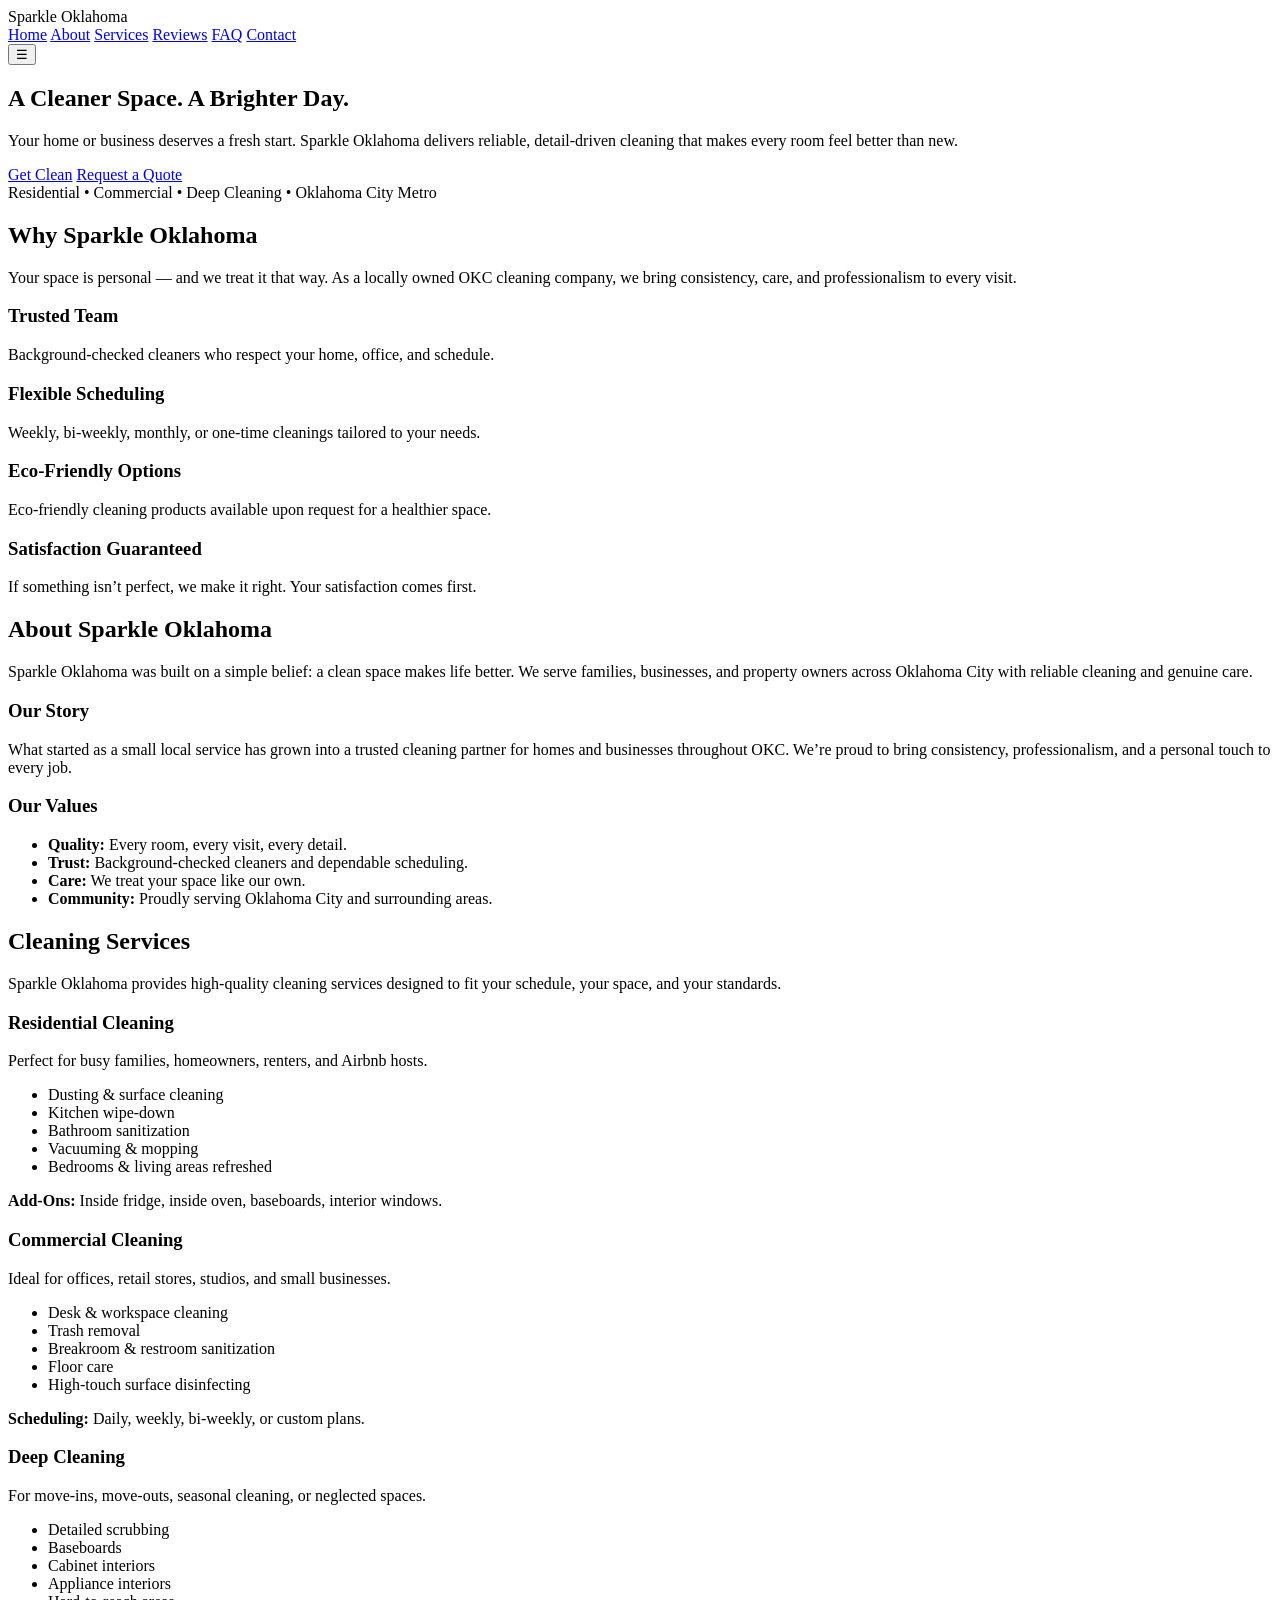
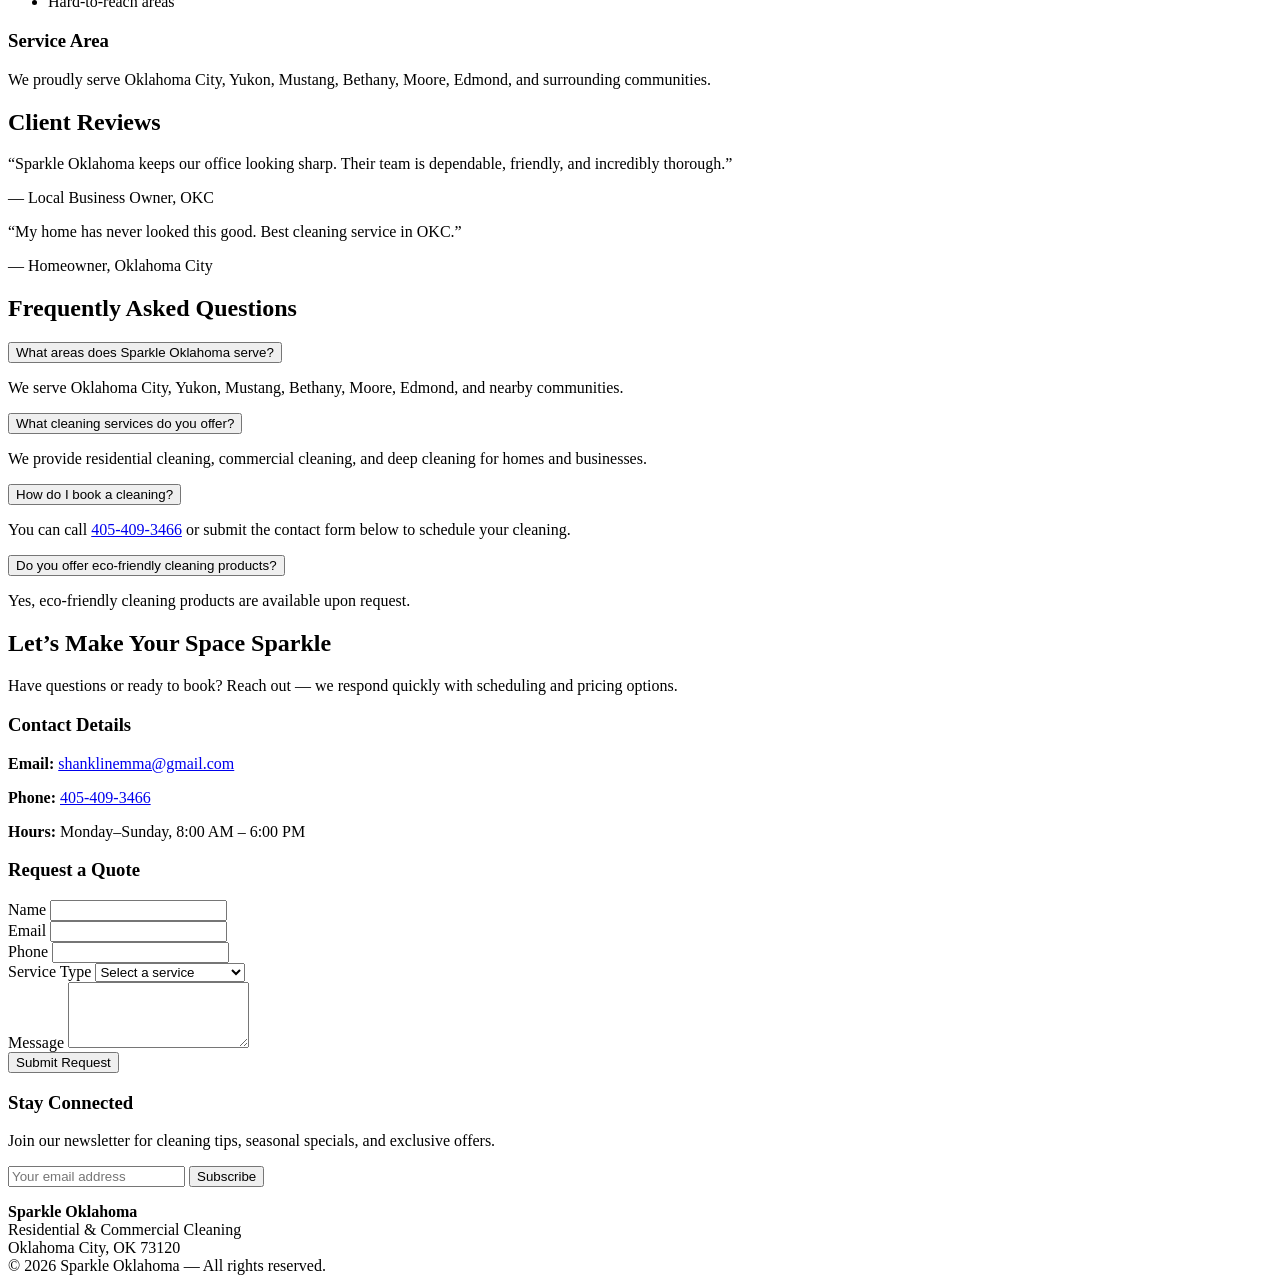
==== index.html @ 398bae75 "Add initial HTML structure for Sparkle Oklahoma website This commit adds a complete HTML structure f" ====
<!DOCTYPE html>
<html lang="en">
<head>
  <meta charset="UTF-8" />
  <title>Sparkle Oklahoma | Residential & Commercial Cleaning in OKC</title>
  <meta name="viewport" content="width=device-width, initial-scale=1" />

  <!-- Primary SEO Meta -->
  <meta name="description" content="Sparkle Oklahoma provides residential, commercial, and deep cleaning services across Oklahoma City and surrounding areas. Reliable, detail-driven cleaning for homes and businesses." />
  <meta name="keywords" content="Oklahoma City cleaning services, residential cleaning OKC, commercial cleaning OKC, deep cleaning OKC, office cleaning Oklahoma" />

  <!-- Open Graph -->
  <meta property="og:title" content="Sparkle Oklahoma | Residential & Commercial Cleaning in OKC" />
  <meta property="og:description" content="Reliable, detail-driven residential and commercial cleaning services in Oklahoma City." />
  <meta property="og:url" content="https://sparkleoklahoma.com" />
  <meta property="og:type" content="website" />
  <meta property="og:image" content="https://sparkleoklahoma.com/wp-content/uploads/2024/09/logo.png" />

  <!-- Schema JSON-LD -->
  <script type="application/ld+json">
  {
    "@context": "https://schema.org",
    "@type": "LocalBusiness",
    "name": "Sparkle Oklahoma",
    "image": "https://sparkleoklahoma.com/wp-content/uploads/2024/09/logo.png",
    "url": "https://sparkleoklahoma.com",
    "telephone": "405-409-3466",
    "email": "shanklinemma@gmail.com",
    "description": "Sparkle Oklahoma provides residential, commercial, and deep cleaning services across Oklahoma City and surrounding areas. Reliable, detail-driven cleaning for homes and businesses.",
    "address": {
      "@type": "PostalAddress",
      "streetAddress": "Oklahoma City",
      "addressLocality": "Oklahoma City",
      "addressRegion": "OK",
      "postalCode": "73120",
      "addressCountry": "US"
    },
    "areaServed": [
      "Oklahoma City",
      "Yukon",
      "Mustang",
      "Bethany",
      "Moore",
      "Edmond"
    ],
    "openingHours": "Mo-Su 08:00-18:00",
    "priceRange": "$$",
    "sameAs": [
      "https://www.facebook.com/sparkleoklahoma",
      "https://www.instagram.com/sparkleoklahoma"
    ]
  }
  </script>

  <script type="application/ld+json">
  {
    "@context": "https://schema.org",
    "@type": "FAQPage",
    "mainEntity": [
      {
        "@type": "Question",
        "name": "What areas does Sparkle Oklahoma serve?",
        "acceptedAnswer": {
          "@type": "Answer",
          "text": "We serve Oklahoma City, Yukon, Mustang, Bethany, Moore, Edmond, and nearby communities."
        }
      },
      {
        "@type": "Question",
        "name": "What cleaning services do you offer?",
        "acceptedAnswer": {
          "@type": "Answer",
          "text": "We provide residential cleaning, commercial cleaning, and deep cleaning for homes and businesses."
        }
      },
      {
        "@type": "Question",
        "name": "How do I book a cleaning?",
        "acceptedAnswer": {
          "@type": "Answer",
          "text": "You can call 405-409-3466 or submit the contact form on our website to schedule your cleaning."
        }
      },
      {
        "@type": "Question",
        "name": "Do you offer eco-friendly cleaning products?",
        "acceptedAnswer": {
          "@type": "Answer",
          "text": "Yes, eco-friendly cleaning products are available upon request."
        }
      }
    ]
  }
  </script>

  <script type="application/ld+json">
  {
    "@context": "https://schema.org",
    "@type": "WebSite",
    "name": "Sparkle Oklahoma",
    "url": "https://sparkleoklahoma.com",
    "potentialAction": {
      "@type": "SearchAction",
      "target": "https://sparkleoklahoma.com/?s={search_term_string}",
      "query-input": "required name=search_term_string"
    }
  }
  </script>

  <link rel="stylesheet" href="styles.css" />
</head>
<body>
  <header class="site-header">
    <div class="logo">Sparkle Oklahoma</div>
    <nav class="nav">
      <a href="#home">Home</a>
      <a href="#about">About</a>
      <a href="#services">Services</a>
      <a href="#reviews">Reviews</a>
      <a href="#faq">FAQ</a>
      <a href="#contact">Contact</a>
    </nav>
    <button class="nav-toggle" aria-label="Toggle navigation">☰</button>
  </header>

  <main>
    <!-- Hero -->
    <section id="home" class="hero">
      <div class="hero-content">
        <h1>A Cleaner Space. A Brighter Day.</h1>
        <p>Your home or business deserves a fresh start. Sparkle Oklahoma delivers reliable, detail‑driven cleaning that makes every room feel better than new.</p>
        <div class="hero-actions">
          <a href="#contact" class="btn primary">Get Clean</a>
          <a href="#contact" class="btn secondary">Request a Quote</a>
        </div>
        <div class="hero-sub">
          <span>Residential • Commercial • Deep Cleaning • Oklahoma City Metro</span>
        </div>
      </div>
    </section>

    <!-- Why Sparkle -->
    <section class="section" id="why">
      <div class="container">
        <h2>Why Sparkle Oklahoma</h2>
        <p>Your space is personal — and we treat it that way. As a locally owned OKC cleaning company, we bring consistency, care, and professionalism to every visit.</p>
        <div class="grid four">
          <div class="card">
            <h3>Trusted Team</h3>
            <p>Background‑checked cleaners who respect your home, office, and schedule.</p>
          </div>
          <div class="card">
            <h3>Flexible Scheduling</h3>
            <p>Weekly, bi‑weekly, monthly, or one‑time cleanings tailored to your needs.</p>
          </div>
          <div class="card">
            <h3>Eco‑Friendly Options</h3>
            <p>Eco‑friendly cleaning products available upon request for a healthier space.</p>
          </div>
          <div class="card">
            <h3>Satisfaction Guaranteed</h3>
            <p>If something isn’t perfect, we make it right. Your satisfaction comes first.</p>
          </div>
        </div>
      </div>
    </section>

    <!-- About -->
    <section class="section alt" id="about">
      <div class="container">
        <h2>About Sparkle Oklahoma</h2>
        <p>Sparkle Oklahoma was built on a simple belief: a clean space makes life better. We serve families, businesses, and property owners across Oklahoma City with reliable cleaning and genuine care.</p>
        <div class="grid two">
          <div>
            <h3>Our Story</h3>
            <p>What started as a small local service has grown into a trusted cleaning partner for homes and businesses throughout OKC. We’re proud to bring consistency, professionalism, and a personal touch to every job.</p>
          </div>
          <div>
            <h3>Our Values</h3>
            <ul class="list">
              <li><strong>Quality:</strong> Every room, every visit, every detail.</li>
              <li><strong>Trust:</strong> Background‑checked cleaners and dependable scheduling.</li>
              <li><strong>Care:</strong> We treat your space like our own.</li>
              <li><strong>Community:</strong> Proudly serving Oklahoma City and surrounding areas.</li>
            </ul>
          </div>
        </div>
      </div>
    </section>

    <!-- Services -->
    <section class="section" id="services">
      <div class="container">
        <h2>Cleaning Services</h2>
        <p>Sparkle Oklahoma provides high‑quality cleaning services designed to fit your schedule, your space, and your standards.</p>

        <div class="grid three">
          <div class="card">
            <h3>Residential Cleaning</h3>
            <p>Perfect for busy families, homeowners, renters, and Airbnb hosts.</p>
            <ul class="list">
              <li>Dusting & surface cleaning</li>
              <li>Kitchen wipe‑down</li>
              <li>Bathroom sanitization</li>
              <li>Vacuuming & mopping</li>
              <li>Bedrooms & living areas refreshed</li>
            </ul>
            <p><strong>Add‑Ons:</strong> Inside fridge, inside oven, baseboards, interior windows.</p>
          </div>

          <div class="card">
            <h3>Commercial Cleaning</h3>
            <p>Ideal for offices, retail stores, studios, and small businesses.</p>
            <ul class="list">
              <li>Desk & workspace cleaning</li>
              <li>Trash removal</li>
              <li>Breakroom & restroom sanitization</li>
              <li>Floor care</li>
              <li>High‑touch surface disinfecting</li>
            </ul>
            <p><strong>Scheduling:</strong> Daily, weekly, bi‑weekly, or custom plans.</p>
          </div>

          <div class="card">
            <h3>Deep Cleaning</h3>
            <p>For move‑ins, move‑outs, seasonal cleaning, or neglected spaces.</p>
            <ul class="list">
              <li>Detailed scrubbing</li>
              <li>Baseboards</li>
              <li>Cabinet interiors</li>
              <li>Appliance interiors</li>
              <li>Hard‑to‑reach areas</li>
            </ul>
          </div>
        </div>

        <div class="service-area">
          <h3>Service Area</h3>
          <p>We proudly serve Oklahoma City, Yukon, Mustang, Bethany, Moore, Edmond, and surrounding communities.</p>
        </div>
      </div>
    </section>

    <!-- Reviews -->
    <section class="section alt" id="reviews">
      <div class="container">
        <h2>Client Reviews</h2>
        <div class="grid two">
          <div class="quote">
            <p>“Sparkle Oklahoma keeps our office looking sharp. Their team is dependable, friendly, and incredibly thorough.”</p>
            <span>— Local Business Owner, OKC</span>
          </div>
          <div class="quote">
            <p>“My home has never looked this good. Best cleaning service in OKC.”</p>
            <span>— Homeowner, Oklahoma City</span>
          </div>
        </div>
      </div>
    </section>

    <!-- FAQ (AEO) -->
    <section class="section" id="faq">
      <div class="container">
        <h2>Frequently Asked Questions</h2>
        <div class="faq-list">
          <div class="faq-item">
            <button class="faq-question">What areas does Sparkle Oklahoma serve?</button>
            <div class="faq-answer">
              <p>We serve Oklahoma City, Yukon, Mustang, Bethany, Moore, Edmond, and nearby communities.</p>
            </div>
          </div>
          <div class="faq-item">
            <button class="faq-question">What cleaning services do you offer?</button>
            <div class="faq-answer">
              <p>We provide residential cleaning, commercial cleaning, and deep cleaning for homes and businesses.</p>
            </div>
          </div>
          <div class="faq-item">
            <button class="faq-question">How do I book a cleaning?</button>
            <div class="faq-answer">
              <p>You can call <a href="tel:4054093466">405‑409‑3466</a> or submit the contact form below to schedule your cleaning.</p>
            </div>
          </div>
          <div class="faq-item">
            <button class="faq-question">Do you offer eco‑friendly cleaning products?</button>
            <div class="faq-answer">
              <p>Yes, eco‑friendly cleaning products are available upon request.</p>
            </div>
          </div>
        </div>
      </div>
    </section>

    <!-- Contact -->
    <section class="section alt" id="contact">
      <div class="container">
        <h2>Let’s Make Your Space Sparkle</h2>
        <p>Have questions or ready to book? Reach out — we respond quickly with scheduling and pricing options.</p>

        <div class="grid two">
          <div>
            <h3>Contact Details</h3>
            <p><strong>Email:</strong> <a href="mailto:shanklinemma@gmail.com">shanklinemma@gmail.com</a></p>
            <p><strong>Phone:</strong> <a href="tel:4054093466">405‑409‑3466</a></p>
            <p><strong>Hours:</strong> Monday–Sunday, 8:00 AM – 6:00 PM</p>
          </div>
          <div>
            <h3>Request a Quote</h3>
            <form id="contactForm">
              <div class="form-group">
                <label for="name">Name</label>
                <input id="name" name="name" type="text" required />
              </div>
              <div class="form-group">
                <label for="email">Email</label>
                <input id="email" name="email" type="email" required />
              </div>
              <div class="form-group">
                <label for="phone">Phone</label>
                <input id="phone" name="phone" type="tel" required />
              </div>
              <div class="form-group">
                <label for="service">Service Type</label>
                <select id="service" name="service" required>
                  <option value="">Select a service</option>
                  <option value="Residential Cleaning">Residential Cleaning</option>
                  <option value="Commercial Cleaning">Commercial Cleaning</option>
                  <option value="Deep Cleaning">Deep Cleaning</option>
                  <option value="Move-In Cleaning">Move‑In Cleaning</option>
                  <option value="Move-Out Cleaning">Move‑Out Cleaning</option>
                </select>
              </div>
              <div class="form-group">
                <label for="message">Message</label>
                <textarea id="message" name="message" rows="4" required></textarea>
              </div>
              <button type="submit" class="btn primary">Submit Request</button>
              <p class="form-status" id="formStatus"></p>
            </form>
          </div>
        </div>

        <div class="newsletter">
          <h3>Stay Connected</h3>
          <p>Join our newsletter for cleaning tips, seasonal specials, and exclusive offers.</p>
          <form id="newsletterForm">
            <div class="form-group inline">
              <input type="email" id="newsletterEmail" placeholder="Your email address" required />
              <button type="submit" class="btn secondary">Subscribe</button>
            </div>
            <p class="form-status" id="newsletterStatus"></p>
          </form>
        </div>
      </div>
    </section>
  </main>

  <footer class="site-footer">
    <div class="container footer-content">
      <div>
        <strong>Sparkle Oklahoma</strong><br />
        Residential & Commercial Cleaning<br />
        Oklahoma City, OK 73120
      </div>
      <div>
        © 2026 Sparkle Oklahoma — All rights reserved.
      </div>
    </div>
  </footer>

  <script src="script.js"></script>
</body>
</html>
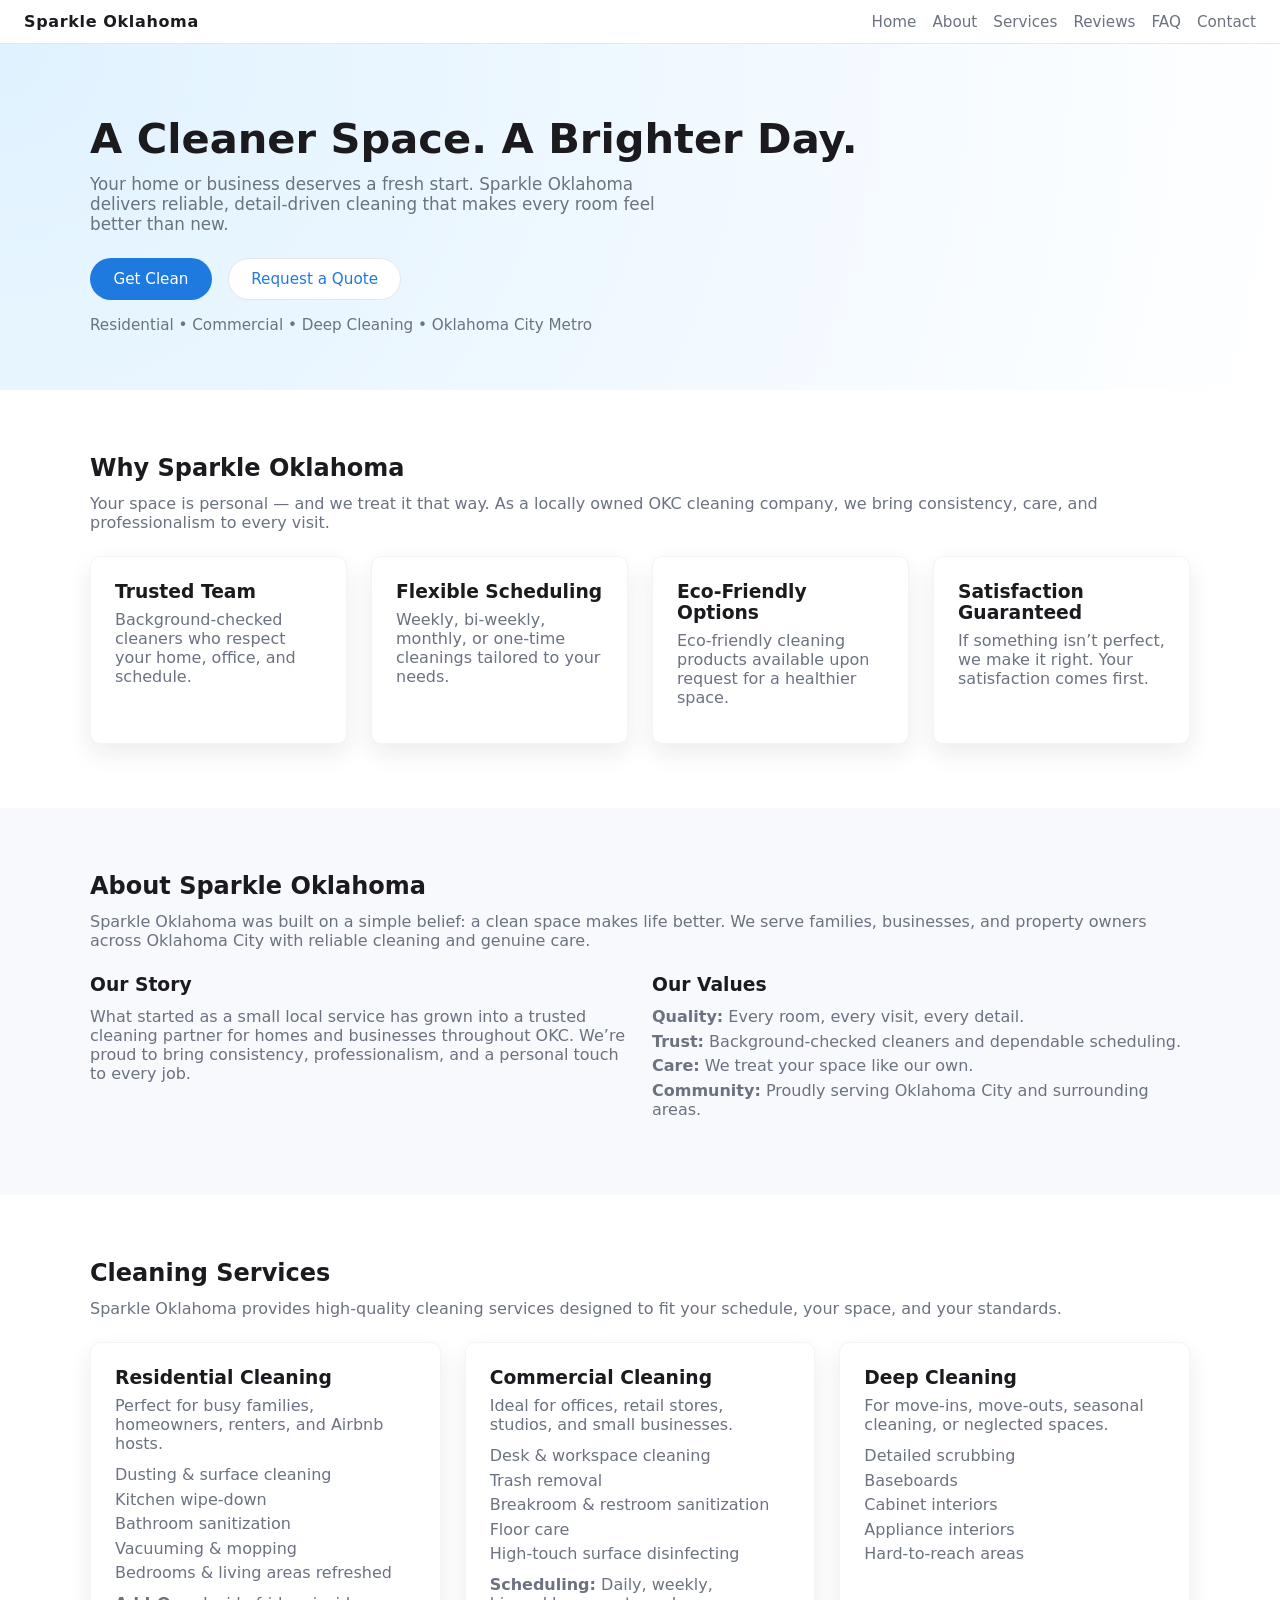
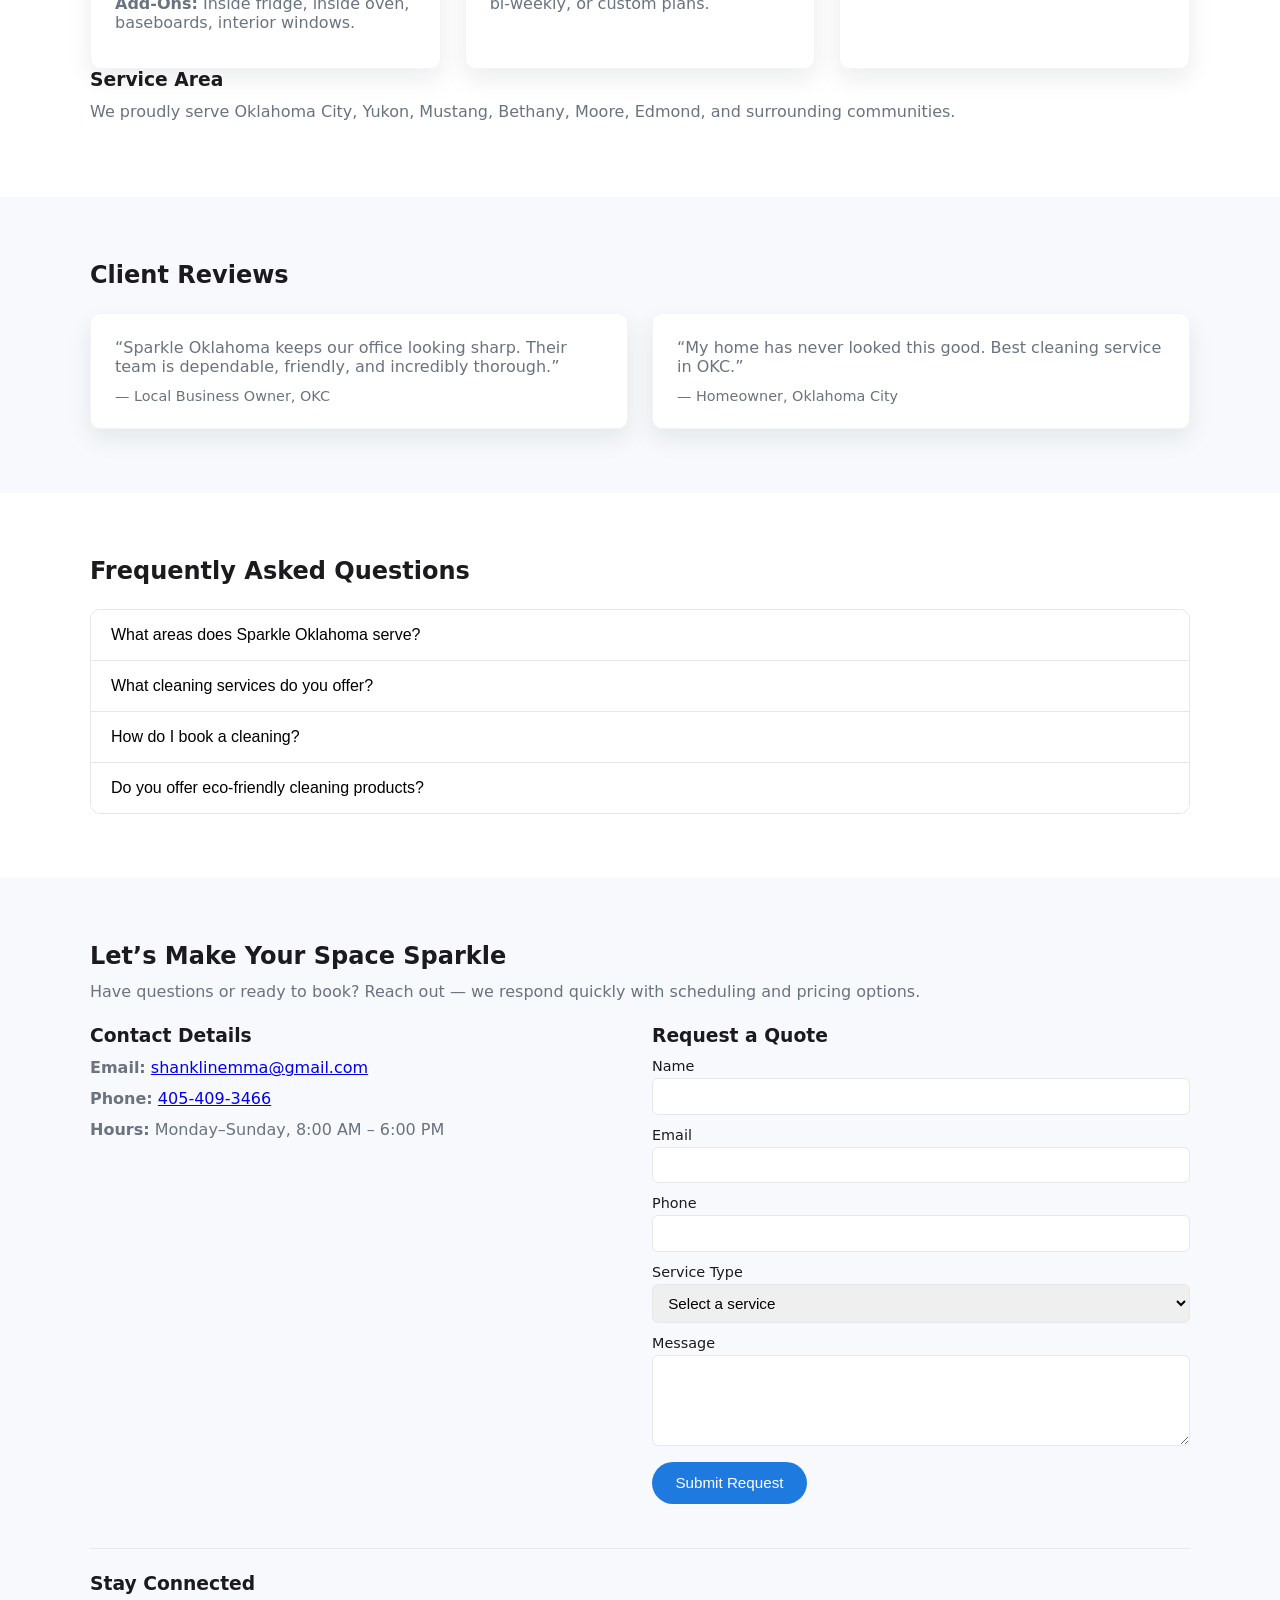
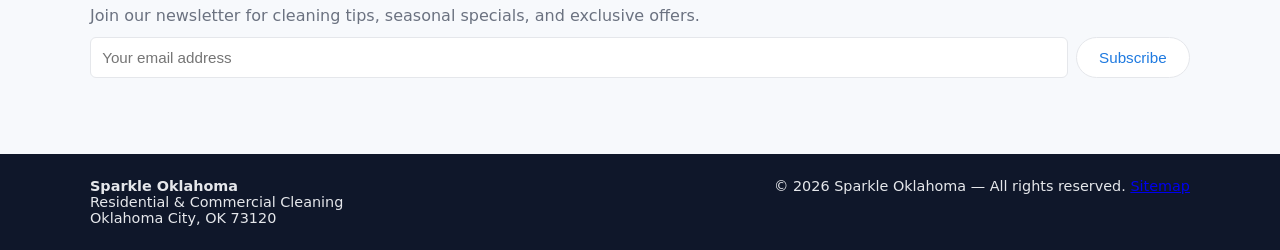
==== commit ca521cbc: "Add canonical link and sitemap to footer Added a canonical link and sitemap reference to the footer." ====
--- a/index.html
+++ b/index.html
@@ -15,6 +15,9 @@
   <meta property="og:url" content="https://sparkleoklahoma.com" />
   <meta property="og:type" content="website" />
   <meta property="og:image" content="https://sparkleoklahoma.com/wp-content/uploads/2024/09/logo.png" />
+
+  <link rel="canonical" href="https://sparkleoklahoma.com/" />
+
 
   <!-- Schema JSON-LD -->
   <script type="application/ld+json">
@@ -363,7 +366,8 @@
         Oklahoma City, OK 73120
       </div>
       <div>
-        © 2026 Sparkle Oklahoma — All rights reserved.
+        © 2026 Sparkle Oklahoma — All rights reserved. </ br> <a href="/sitemap.html">Sitemap</a>
+
       </div>
     </div>
   </footer>
--- a/styles.css
+++ b/styles.css
@@ -0,0 +1,360 @@
+:root {
+  --bg: #ffffff;
+  --bg-alt: #f7f9fc;
+  --primary: #1f7ae0;
+  --primary-dark: #1557a3;
+  --accent: #00c4b3;
+  --text: #1b1b1f;
+  --muted: #6b7280;
+  --border: #e5e7eb;
+  --radius: 10px;
+  --shadow: 0 10px 25px rgba(15, 23, 42, 0.08);
+  --max-width: 1100px;
+  --font: system-ui, -apple-system, BlinkMacSystemFont, "Segoe UI", sans-serif;
+}
+
+*,
+*::before,
+*::after {
+  box-sizing: border-box;
+}
+
+body {
+  margin: 0;
+  font-family: var(--font);
+  color: var(--text);
+  background: var(--bg);
+}
+
+/* Header */
+
+.site-header {
+  position: sticky;
+  top: 0;
+  z-index: 50;
+  display: flex;
+  align-items: center;
+  justify-content: space-between;
+  padding: 0.75rem 1.5rem;
+  background: rgba(255, 255, 255, 0.95);
+  backdrop-filter: blur(10px);
+  border-bottom: 1px solid var(--border);
+}
+
+.logo {
+  font-weight: 700;
+  letter-spacing: 0.04em;
+}
+
+.nav {
+  display: flex;
+  gap: 1rem;
+}
+
+.nav a {
+  text-decoration: none;
+  color: var(--muted);
+  font-size: 0.95rem;
+}
+
+.nav a:hover {
+  color: var(--primary);
+}
+
+.nav-toggle {
+  display: none;
+  background: none;
+  border: none;
+  font-size: 1.4rem;
+}
+
+/* Layout */
+
+main {
+  scroll-behavior: smooth;
+}
+
+.section {
+  padding: 4rem 1.5rem;
+}
+
+.section.alt {
+  background: var(--bg-alt);
+}
+
+.container {
+  max-width: var(--max-width);
+  margin: 0 auto;
+}
+
+h1, h2, h3 {
+  margin: 0 0 0.75rem;
+}
+
+p {
+  margin: 0 0 0.75rem;
+  color: var(--muted);
+}
+
+/* Hero */
+
+.hero {
+  padding: 4.5rem 1.5rem 3.5rem;
+  background: radial-gradient(circle at top left, #e0f2ff, #ffffff);
+}
+
+.hero-content {
+  max-width: var(--max-width);
+  margin: 0 auto;
+}
+
+.hero h1 {
+  font-size: 2.6rem;
+  line-height: 1.1;
+}
+
+.hero p {
+  font-size: 1.05rem;
+  max-width: 600px;
+}
+
+.hero-actions {
+  margin-top: 1.5rem;
+  display: flex;
+  gap: 1rem;
+  flex-wrap: wrap;
+}
+
+.hero-sub {
+  margin-top: 1rem;
+  font-size: 0.95rem;
+  color: var(--muted);
+}
+
+/* Buttons */
+
+.btn {
+  display: inline-flex;
+  align-items: center;
+  justify-content: center;
+  padding: 0.7rem 1.4rem;
+  border-radius: 999px;
+  border: 1px solid transparent;
+  font-size: 0.95rem;
+  cursor: pointer;
+  text-decoration: none;
+  transition: background 0.2s ease, color 0.2s ease, border-color 0.2s ease, transform 0.1s ease;
+}
+
+.btn.primary {
+  background: var(--primary);
+  color: #ffffff;
+}
+
+.btn.primary:hover {
+  background: var(--primary-dark);
+  transform: translateY(-1px);
+}
+
+.btn.secondary {
+  background: #ffffff;
+  color: var(--primary);
+  border-color: var(--border);
+}
+
+.btn.secondary:hover {
+  background: #f3f4f6;
+}
+
+/* Grid */
+
+.grid {
+  display: grid;
+  gap: 1.5rem;
+  margin-top: 1.5rem;
+}
+
+.grid.two {
+  grid-template-columns: repeat(auto-fit, minmax(260px, 1fr));
+}
+
+.grid.three {
+  grid-template-columns: repeat(auto-fit, minmax(260px, 1fr));
+}
+
+.grid.four {
+  grid-template-columns: repeat(auto-fit, minmax(220px, 1fr));
+}
+
+/* Cards */
+
+.card {
+  background: #ffffff;
+  border-radius: var(--radius);
+  padding: 1.5rem;
+  box-shadow: var(--shadow);
+  border: 1px solid #f3f4f6;
+}
+
+.card h3 {
+  margin-bottom: 0.5rem;
+}
+
+.list {
+  list-style: none;
+  padding: 0;
+  margin: 0.5rem 0 0.75rem;
+}
+
+.list li {
+  margin-bottom: 0.35rem;
+  color: var(--muted);
+}
+
+/* Quotes */
+
+.quote {
+  background: #ffffff;
+  border-radius: var(--radius);
+  padding: 1.5rem;
+  box-shadow: var(--shadow);
+  border: 1px solid #f3f4f6;
+}
+
+.quote span {
+  display: block;
+  margin-top: 0.5rem;
+  font-size: 0.9rem;
+  color: var(--muted);
+}
+
+/* FAQ */
+
+.faq-list {
+  margin-top: 1.5rem;
+  border-radius: var(--radius);
+  border: 1px solid var(--border);
+  overflow: hidden;
+}
+
+.faq-item + .faq-item {
+  border-top: 1px solid var(--border);
+}
+
+.faq-question {
+  width: 100%;
+  text-align: left;
+  padding: 1rem 1.25rem;
+  background: #ffffff;
+  border: none;
+  font-size: 1rem;
+  cursor: pointer;
+}
+
+.faq-question:hover {
+  background: #f9fafb;
+}
+
+.faq-answer {
+  display: none;
+  padding: 0 1.25rem 1rem;
+  background: #ffffff;
+}
+
+/* Forms */
+
+form {
+  margin-top: 0.75rem;
+}
+
+.form-group {
+  margin-bottom: 0.75rem;
+}
+
+.form-group label {
+  display: block;
+  font-size: 0.9rem;
+  margin-bottom: 0.25rem;
+}
+
+.form-group input,
+.form-group select,
+.form-group textarea {
+  width: 100%;
+  padding: 0.55rem 0.7rem;
+  border-radius: 6px;
+  border: 1px solid var(--border);
+  font-size: 0.95rem;
+}
+
+.form-group.inline {
+  display: flex;
+  gap: 0.5rem;
+}
+
+.form-group.inline input {
+  flex: 1;
+}
+
+.form-status {
+  font-size: 0.85rem;
+  margin-top: 0.5rem;
+  color: var(--muted);
+}
+
+/* Newsletter */
+
+.newsletter {
+  margin-top: 2rem;
+  padding-top: 1.5rem;
+  border-top: 1px solid var(--border);
+}
+
+/* Footer */
+
+.site-footer {
+  padding: 1.5rem;
+  background: #0f172a;
+  color: #e5e7eb;
+}
+
+.footer-content {
+  display: flex;
+  justify-content: space-between;
+  gap: 1rem;
+  max-width: var(--max-width);
+  margin: 0 auto;
+  font-size: 0.9rem;
+}
+
+/* Responsive */
+
+@media (max-width: 768px) {
+  .nav {
+    display: none;
+    position: absolute;
+    top: 56px;
+    right: 0;
+    left: 0;
+    background: #ffffff;
+    border-bottom: 1px solid var(--border);
+    flex-direction: column;
+    padding: 0.75rem 1.5rem;
+  }
+
+  .nav.open {
+    display: flex;
+  }
+
+  .nav-toggle {
+    display: block;
+  }
+
+  .hero h1 {
+    font-size: 2.1rem;
+  }
+
+  .footer-content {
+    flex-direction: column;
+  }
+}
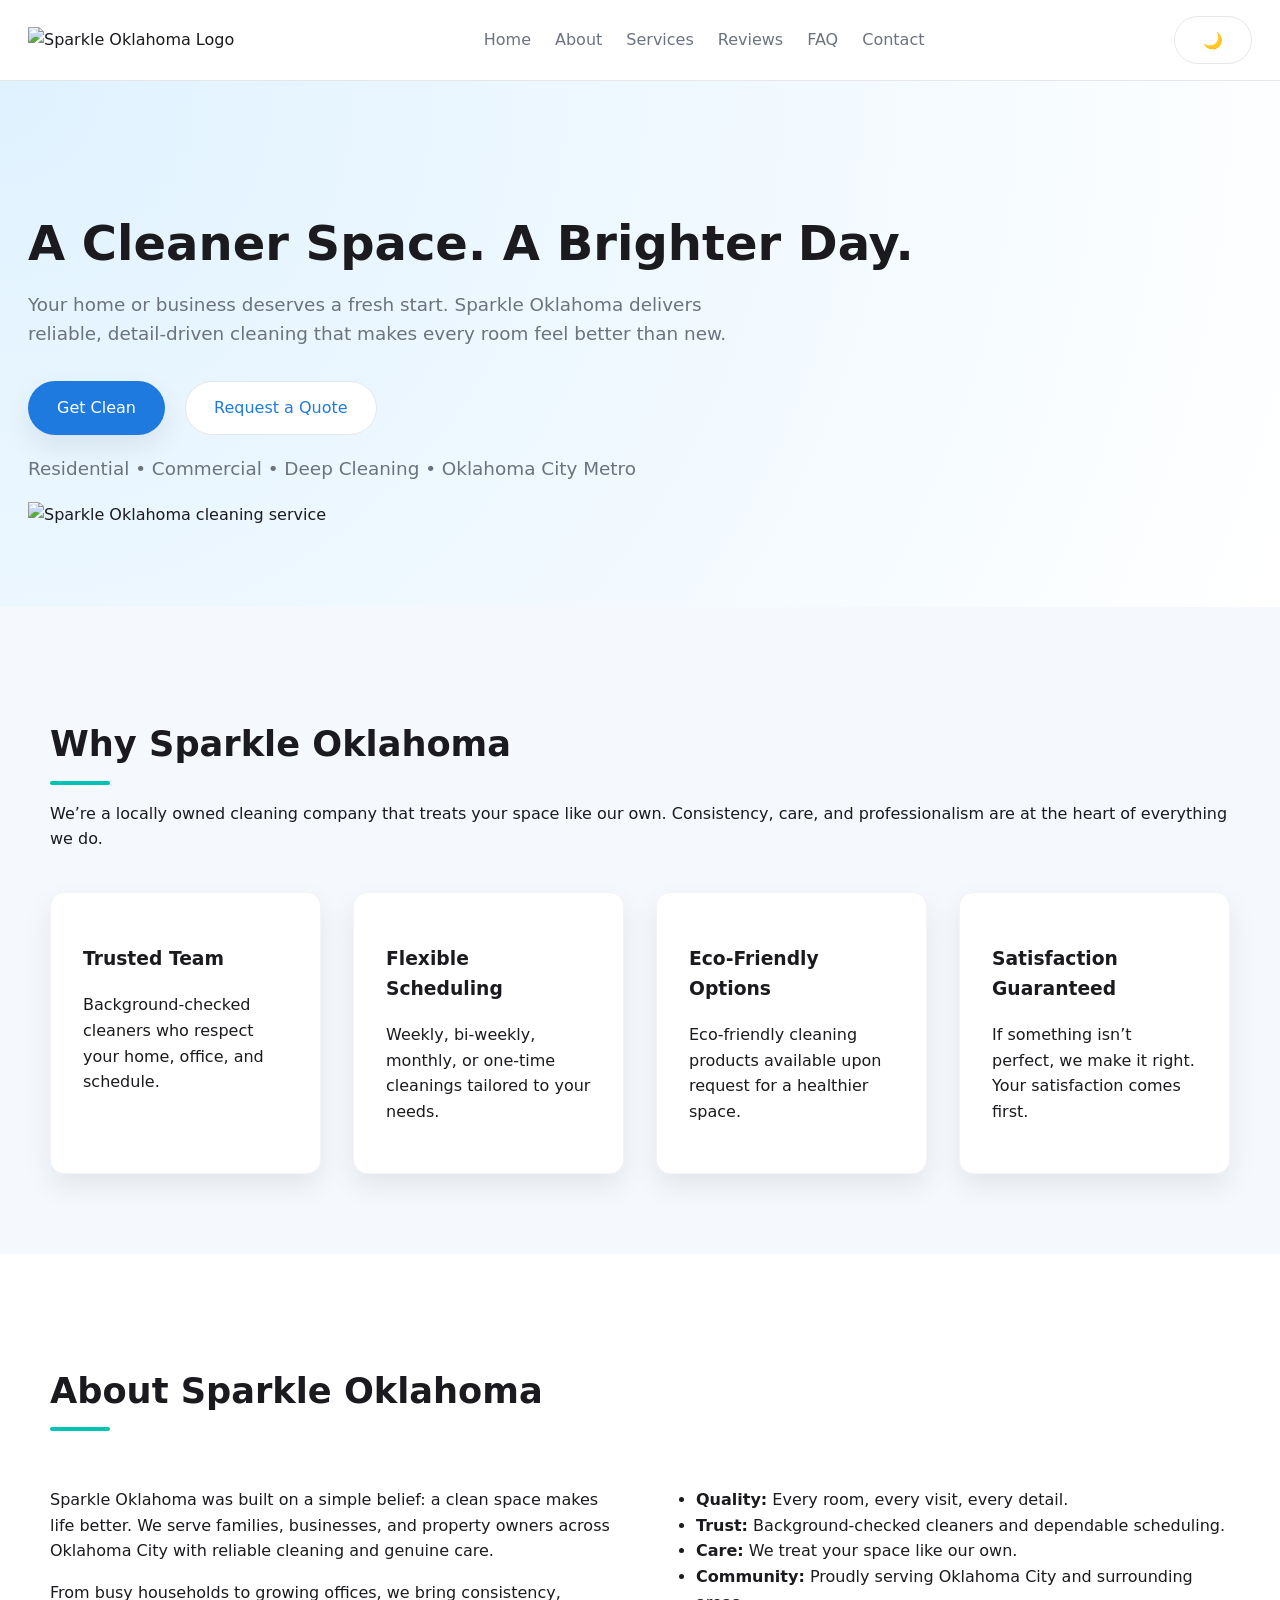
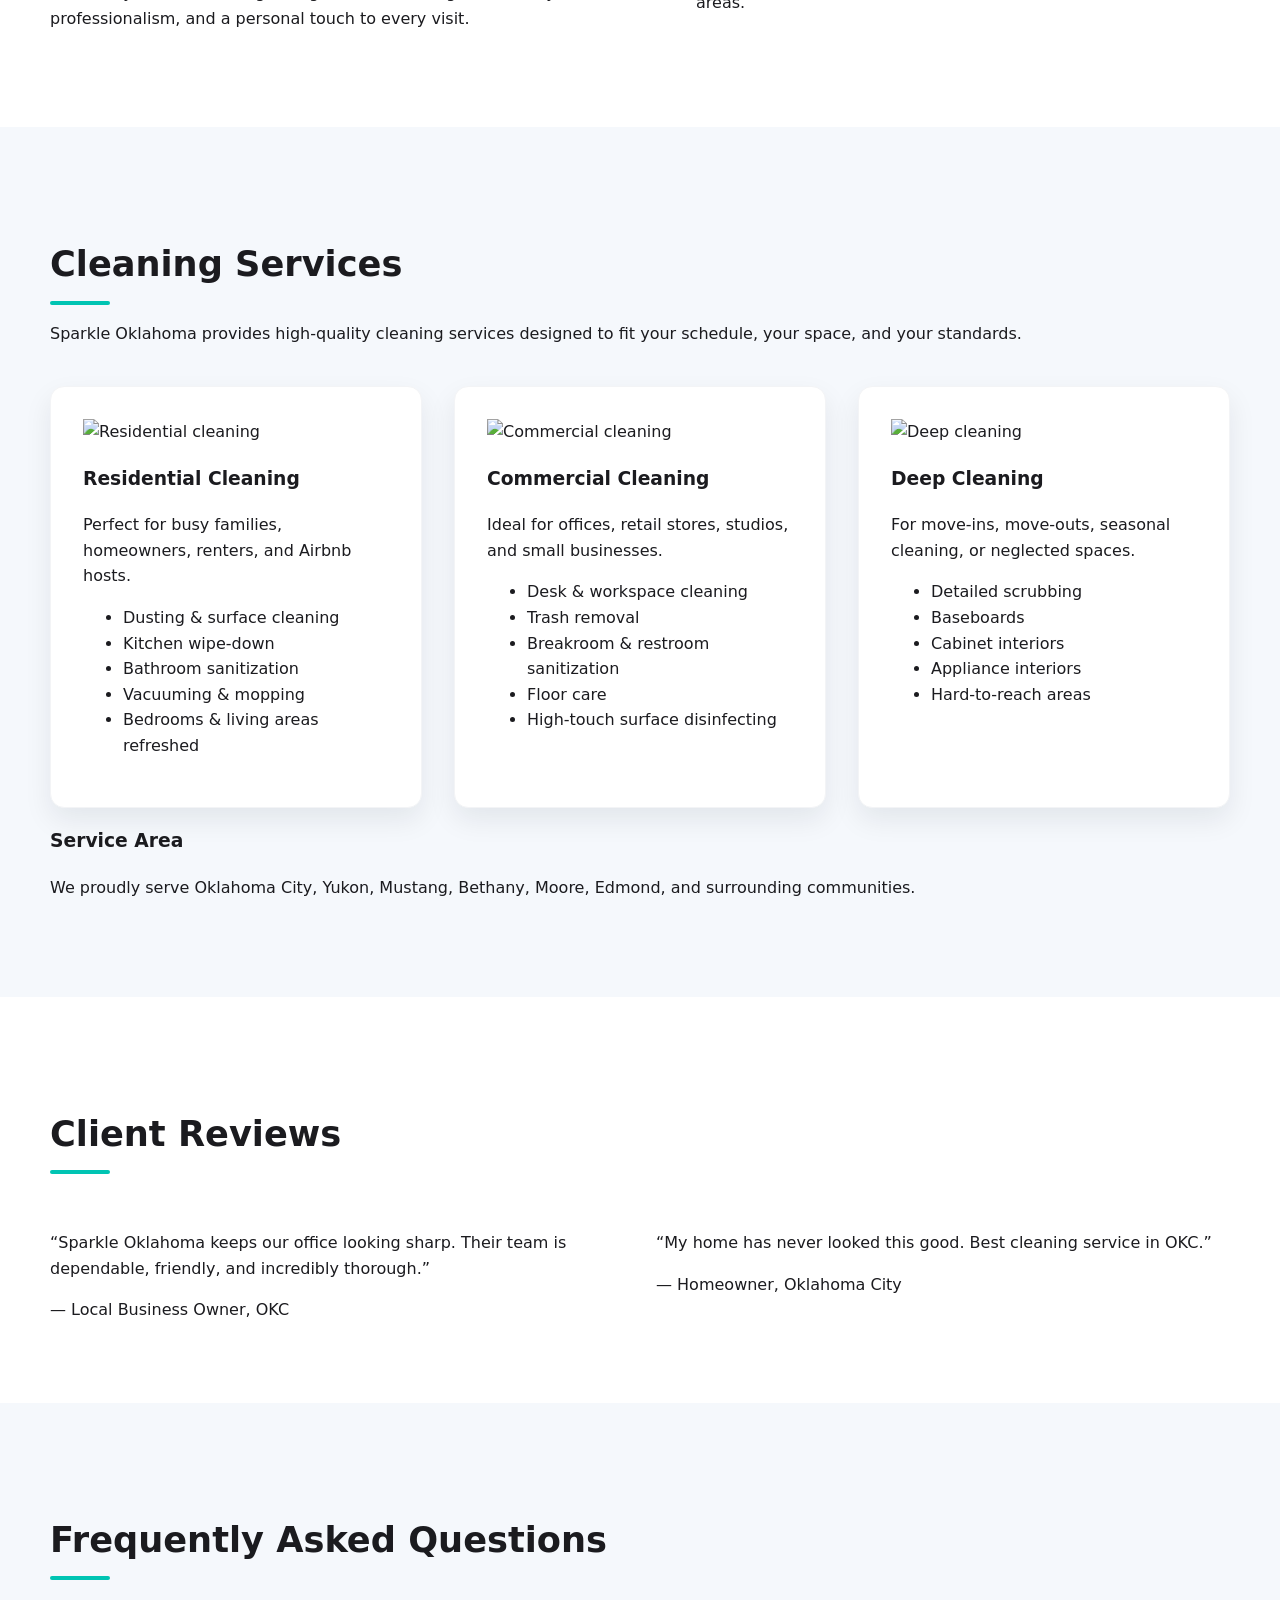
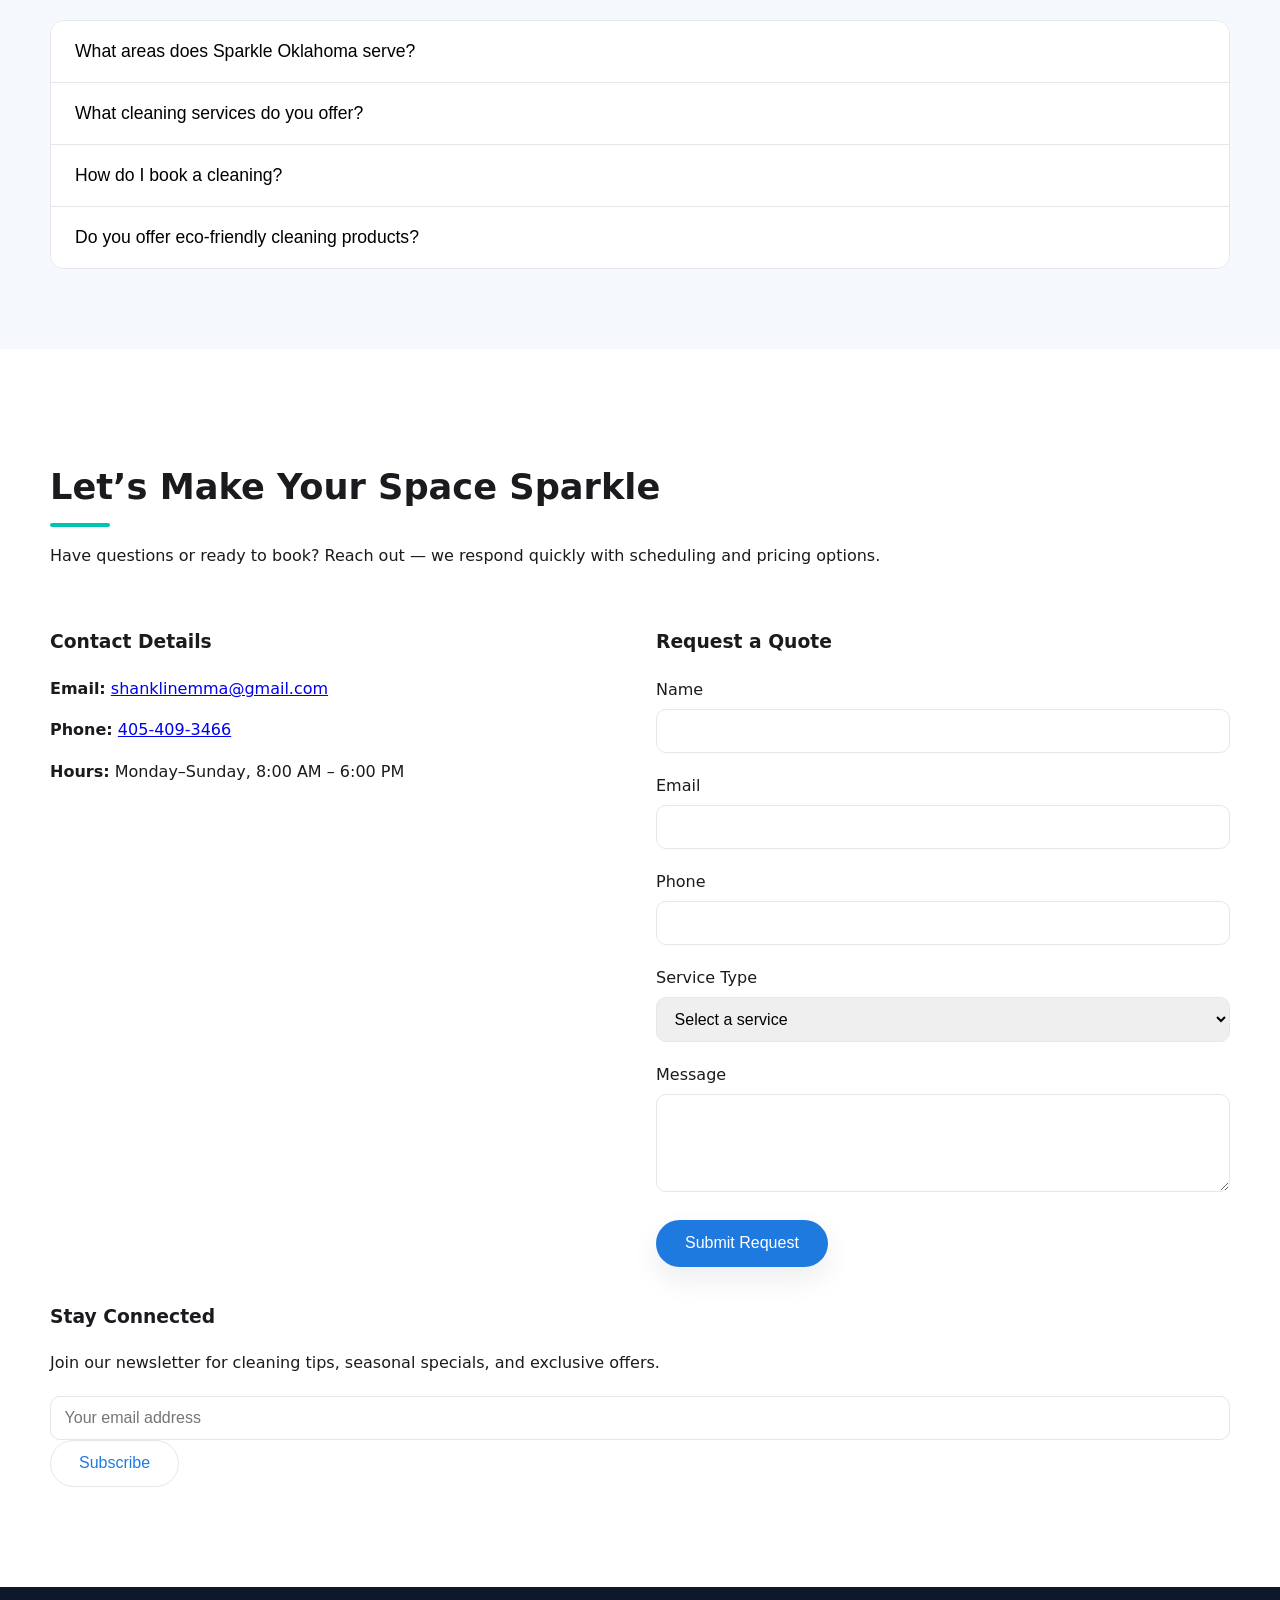
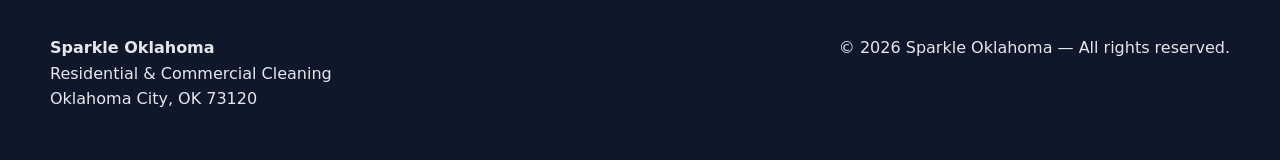
==== commit f2964ecb: "Refactor SEO and content structure in index.html Updated SEO meta tags and improved image references" ====
--- a/index.html
+++ b/index.html
@@ -4,20 +4,19 @@
   <meta charset="UTF-8" />
   <title>Sparkle Oklahoma | Residential & Commercial Cleaning in OKC</title>
   <meta name="viewport" content="width=device-width, initial-scale=1" />
-
-  <!-- Primary SEO Meta -->
   <meta name="description" content="Sparkle Oklahoma provides residential, commercial, and deep cleaning services across Oklahoma City and surrounding areas. Reliable, detail-driven cleaning for homes and businesses." />
-  <meta name="keywords" content="Oklahoma City cleaning services, residential cleaning OKC, commercial cleaning OKC, deep cleaning OKC, office cleaning Oklahoma" />
+
+  <!-- Favicon & Logo -->
+  <link rel="icon" type="image/png" href="assets/favicon.png" />
+  <link rel="shortcut icon" type="image/png" href="assets/favicon.png" />
+  <link rel="apple-touch-icon" href="assets/icon-512.png" />
 
   <!-- Open Graph -->
   <meta property="og:title" content="Sparkle Oklahoma | Residential & Commercial Cleaning in OKC" />
   <meta property="og:description" content="Reliable, detail-driven residential and commercial cleaning services in Oklahoma City." />
   <meta property="og:url" content="https://sparkleoklahoma.com" />
   <meta property="og:type" content="website" />
-  <meta property="og:image" content="https://sparkleoklahoma.com/wp-content/uploads/2024/09/logo.png" />
-
-  <link rel="canonical" href="https://sparkleoklahoma.com/" />
-
+  <meta property="og:image" content="assets/icon-512.png" />
 
   <!-- Schema JSON-LD -->
   <script type="application/ld+json">
@@ -25,11 +24,11 @@
     "@context": "https://schema.org",
     "@type": "LocalBusiness",
     "name": "Sparkle Oklahoma",
-    "image": "https://sparkleoklahoma.com/wp-content/uploads/2024/09/logo.png",
+    "image": "https://sparkleoklahoma.com/assets/icon-512.png",
     "url": "https://sparkleoklahoma.com",
     "telephone": "405-409-3466",
     "email": "shanklinemma@gmail.com",
-    "description": "Sparkle Oklahoma provides residential, commercial, and deep cleaning services across Oklahoma City and surrounding areas. Reliable, detail-driven cleaning for homes and businesses.",
+    "description": "Sparkle Oklahoma provides residential, commercial, and deep cleaning services across Oklahoma City and surrounding areas.",
     "address": {
       "@type": "PostalAddress",
       "streetAddress": "Oklahoma City",
@@ -47,11 +46,7 @@
       "Edmond"
     ],
     "openingHours": "Mo-Su 08:00-18:00",
-    "priceRange": "$$",
-    "sameAs": [
-      "https://www.facebook.com/sparkleoklahoma",
-      "https://www.instagram.com/sparkleoklahoma"
-    ]
+    "priceRange": "$$"
   }
   </script>
 
@@ -81,7 +76,7 @@
         "name": "How do I book a cleaning?",
         "acceptedAnswer": {
           "@type": "Answer",
-          "text": "You can call 405-409-3466 or submit the contact form on our website to schedule your cleaning."
+          "text": "You can call 405-409-3466 or submit the contact form on our website."
         }
       },
       {
@@ -96,25 +91,13 @@
   }
   </script>
 
-  <script type="application/ld+json">
-  {
-    "@context": "https://schema.org",
-    "@type": "WebSite",
-    "name": "Sparkle Oklahoma",
-    "url": "https://sparkleoklahoma.com",
-    "potentialAction": {
-      "@type": "SearchAction",
-      "target": "https://sparkleoklahoma.com/?s={search_term_string}",
-      "query-input": "required name=search_term_string"
-    }
-  }
-  </script>
-
   <link rel="stylesheet" href="styles.css" />
 </head>
 <body>
   <header class="site-header">
-    <div class="logo">Sparkle Oklahoma</div>
+    <div class="logo">
+      <img src="assets/logo.png" alt="Sparkle Oklahoma Logo" class="logo-img" />
+    </div>
     <nav class="nav">
       <a href="#home">Home</a>
       <a href="#about">About</a>
@@ -123,30 +106,40 @@
       <a href="#faq">FAQ</a>
       <a href="#contact">Contact</a>
     </nav>
-    <button class="nav-toggle" aria-label="Toggle navigation">☰</button>
+    <div class="header-actions">
+      <button id="themeToggle" class="btn secondary" aria-label="Toggle theme">🌙</button>
+      <button class="nav-toggle" aria-label="Toggle navigation">☰</button>
+    </div>
   </header>
 
   <main>
     <!-- Hero -->
     <section id="home" class="hero">
-      <div class="hero-content">
-        <h1>A Cleaner Space. A Brighter Day.</h1>
-        <p>Your home or business deserves a fresh start. Sparkle Oklahoma delivers reliable, detail‑driven cleaning that makes every room feel better than new.</p>
-        <div class="hero-actions">
-          <a href="#contact" class="btn primary">Get Clean</a>
-          <a href="#contact" class="btn secondary">Request a Quote</a>
-        </div>
-        <div class="hero-sub">
-          <span>Residential • Commercial • Deep Cleaning • Oklahoma City Metro</span>
-        </div>
+      <div class="hero-inner">
+        <div class="hero-content">
+          <h1>A Cleaner Space. A Brighter Day.</h1>
+          <p>Your home or business deserves a fresh start. Sparkle Oklahoma delivers reliable, detail‑driven cleaning that makes every room feel better than new.</p>
+          <div class="hero-actions">
+            <a href="#contact" class="btn primary">Get Clean</a>
+            <a href="#contact" class="btn secondary">Request a Quote</a>
+          </div>
+          <p class="hero-sub">Residential • Commercial • Deep Cleaning • Oklahoma City Metro</p>
+        </div>
+        <div class="hero-image">
+          <img src="https://source.unsplash.com/600x400/?cleaning,home" alt="Sparkle Oklahoma cleaning service" />
+        </div>
+        <!-- Sparkles -->
+        <div class="sparkle" style="top: 20%; left: 10%; animation-delay: 0.2s;"></div>
+        <div class="sparkle" style="top: 45%; left: 80%; animation-delay: 0.8s;"></div>
+        <div class="sparkle" style="top: 70%; left: 30%; animation-delay: 1.4s;"></div>
       </div>
     </section>
 
     <!-- Why Sparkle -->
-    <section class="section" id="why">
+    <section id="why" class="section alt">
       <div class="container">
         <h2>Why Sparkle Oklahoma</h2>
-        <p>Your space is personal — and we treat it that way. As a locally owned OKC cleaning company, we bring consistency, care, and professionalism to every visit.</p>
+        <p>We’re a locally owned cleaning company that treats your space like our own. Consistency, care, and professionalism are at the heart of everything we do.</p>
         <div class="grid four">
           <div class="card">
             <h3>Trusted Team</h3>
@@ -169,17 +162,15 @@
     </section>
 
     <!-- About -->
-    <section class="section alt" id="about">
+    <section id="about" class="section">
       <div class="container">
         <h2>About Sparkle Oklahoma</h2>
-        <p>Sparkle Oklahoma was built on a simple belief: a clean space makes life better. We serve families, businesses, and property owners across Oklahoma City with reliable cleaning and genuine care.</p>
         <div class="grid two">
           <div>
-            <h3>Our Story</h3>
-            <p>What started as a small local service has grown into a trusted cleaning partner for homes and businesses throughout OKC. We’re proud to bring consistency, professionalism, and a personal touch to every job.</p>
+            <p>Sparkle Oklahoma was built on a simple belief: a clean space makes life better. We serve families, businesses, and property owners across Oklahoma City with reliable cleaning and genuine care.</p>
+            <p>From busy households to growing offices, we bring consistency, professionalism, and a personal touch to every visit.</p>
           </div>
           <div>
-            <h3>Our Values</h3>
             <ul class="list">
               <li><strong>Quality:</strong> Every room, every visit, every detail.</li>
               <li><strong>Trust:</strong> Background‑checked cleaners and dependable scheduling.</li>
@@ -192,13 +183,14 @@
     </section>
 
     <!-- Services -->
-    <section class="section" id="services">
+    <section id="services" class="section alt">
       <div class="container">
         <h2>Cleaning Services</h2>
         <p>Sparkle Oklahoma provides high‑quality cleaning services designed to fit your schedule, your space, and your standards.</p>
 
         <div class="grid three">
           <div class="card">
+            <img src="https://source.unsplash.com/600x400/?cleaning,kitchen" alt="Residential cleaning" class="card-img" />
             <h3>Residential Cleaning</h3>
             <p>Perfect for busy families, homeowners, renters, and Airbnb hosts.</p>
             <ul class="list">
@@ -208,10 +200,10 @@
               <li>Vacuuming & mopping</li>
               <li>Bedrooms & living areas refreshed</li>
             </ul>
-            <p><strong>Add‑Ons:</strong> Inside fridge, inside oven, baseboards, interior windows.</p>
-          </div>
-
-          <div class="card">
+          </div>
+
+          <div class="card">
+            <img src="https://source.unsplash.com/600x400/?office,cleaning" alt="Commercial cleaning" class="card-img" />
             <h3>Commercial Cleaning</h3>
             <p>Ideal for offices, retail stores, studios, and small businesses.</p>
             <ul class="list">
@@ -221,10 +213,10 @@
               <li>Floor care</li>
               <li>High‑touch surface disinfecting</li>
             </ul>
-            <p><strong>Scheduling:</strong> Daily, weekly, bi‑weekly, or custom plans.</p>
-          </div>
-
-          <div class="card">
+          </div>
+
+          <div class="card">
+            <img src="https://source.unsplash.com/600x400/?scrub,cleaning" alt="Deep cleaning" class="card-img" />
             <h3>Deep Cleaning</h3>
             <p>For move‑ins, move‑outs, seasonal cleaning, or neglected spaces.</p>
             <ul class="list">
@@ -245,7 +237,7 @@
     </section>
 
     <!-- Reviews -->
-    <section class="section alt" id="reviews">
+    <section id="reviews" class="section">
       <div class="container">
         <h2>Client Reviews</h2>
         <div class="grid two">
@@ -261,8 +253,8 @@
       </div>
     </section>
 
-    <!-- FAQ (AEO) -->
-    <section class="section" id="faq">
+    <!-- FAQ -->
+    <section id="faq" class="section alt">
       <div class="container">
         <h2>Frequently Asked Questions</h2>
         <div class="faq-list">
@@ -295,7 +287,7 @@
     </section>
 
     <!-- Contact -->
-    <section class="section alt" id="contact">
+    <section id="contact" class="section">
       <div class="container">
         <h2>Let’s Make Your Space Sparkle</h2>
         <p>Have questions or ready to book? Reach out — we respond quickly with scheduling and pricing options.</p>
@@ -366,8 +358,7 @@
         Oklahoma City, OK 73120
       </div>
       <div>
-        © 2026 Sparkle Oklahoma — All rights reserved. </ br> <a href="/sitemap.html">Sitemap</a>
-
+        © 2026 Sparkle Oklahoma — All rights reserved.
       </div>
     </div>
   </footer>
--- a/styles.css
+++ b/styles.css
@@ -1,18 +1,54 @@
+/* -----------------------------------------------------------
+   Sparkle Oklahoma — Enhanced Personality + Whitespace Upgrade
+----------------------------------------------------------- */
+:root {
+  /* Brand Colors */
+  --brand-primary: #1f7ae0;
+  --brand-primary-dark: #1557a3;
+  --brand-accent: #00c4b3;
+  --brand-light: #e0f2ff;
+  --brand-bg: #ffffff;
+  --brand-bg-alt: #f5f8fc;
+
+  /* Text Colors */
+  --text-main: #1b1b1f;
+  --text-muted: #6b7280;
+  --text-light: #f9fafb;
+
+  /* Borders & Shadows */
+  --border: #e5e7eb;
+  --radius: 14px;
+  --shadow-sm: 0 4px 12px rgba(15, 23, 42, 0.06);
+  --shadow-md: 0 12px 28px rgba(15, 23, 42, 0.08);
+  --shadow-lg: 0 18px 40px rgba(15, 23, 42, 0.12);
+
+  /* Layout */
+  --max-width: 1180px;
+  --section-padding: 5rem;
+
+  /* Animation */
+  --transition: 0.25s ease;
+  --sparkle-duration: 2.5s;
+}
+
 :root {
   --bg: #ffffff;
-  --bg-alt: #f7f9fc;
+  --bg-alt: #f5f8fc;
   --primary: #1f7ae0;
   --primary-dark: #1557a3;
   --accent: #00c4b3;
   --text: #1b1b1f;
   --muted: #6b7280;
   --border: #e5e7eb;
-  --radius: 10px;
-  --shadow: 0 10px 25px rgba(15, 23, 42, 0.08);
-  --max-width: 1100px;
+  --radius: 14px;
+  --shadow: 0 12px 28px rgba(15, 23, 42, 0.08);
+  --shadow-hover: 0 18px 40px rgba(15, 23, 42, 0.12);
+  --max-width: 1180px;
   --font: system-ui, -apple-system, BlinkMacSystemFont, "Segoe UI", sans-serif;
-}
-
+  --transition: 0.25s ease;
+}
+
+/* Reset */
 *,
 *::before,
 *::after {
@@ -24,9 +60,13 @@
   font-family: var(--font);
   color: var(--text);
   background: var(--bg);
-}
-
-/* Header */
+  line-height: 1.6;
+  -webkit-font-smoothing: antialiased;
+}
+
+/* -----------------------------------------------------------
+   Header
+----------------------------------------------------------- */
 
 .site-header {
   position: sticky;
@@ -35,125 +75,111 @@
   display: flex;
   align-items: center;
   justify-content: space-between;
-  padding: 0.75rem 1.5rem;
-  background: rgba(255, 255, 255, 0.95);
-  backdrop-filter: blur(10px);
+  padding: 1rem 1.75rem;
+  background: rgba(255, 255, 255, 0.9);
+  backdrop-filter: blur(14px);
   border-bottom: 1px solid var(--border);
-}
-
-.logo {
-  font-weight: 700;
-  letter-spacing: 0.04em;
-}
+  transition: var(--transition);
+}
+
+.site-header.scrolled {
+  padding: 0.75rem 1.75rem;
+}
+
+.logo-img {
+  height: 52px;
+  width: auto;
+}
+
+/* -----------------------------------------------------------
+   Navigation
+----------------------------------------------------------- */
 
 .nav {
   display: flex;
-  gap: 1rem;
+  gap: 1.5rem;
 }
 
 .nav a {
   text-decoration: none;
   color: var(--muted);
-  font-size: 0.95rem;
+  font-size: 1rem;
+  transition: var(--transition);
 }
 
 .nav a:hover {
   color: var(--primary);
+  transform: translateY(-2px);
 }
 
 .nav-toggle {
   display: none;
   background: none;
   border: none;
-  font-size: 1.4rem;
-}
-
-/* Layout */
-
-main {
-  scroll-behavior: smooth;
-}
-
-.section {
-  padding: 4rem 1.5rem;
-}
-
-.section.alt {
-  background: var(--bg-alt);
-}
-
-.container {
-  max-width: var(--max-width);
-  margin: 0 auto;
-}
-
-h1, h2, h3 {
-  margin: 0 0 0.75rem;
-}
-
-p {
-  margin: 0 0 0.75rem;
+  font-size: 1.6rem;
+}
+
+/* -----------------------------------------------------------
+   Hero
+----------------------------------------------------------- */
+
+.hero {
+  padding: 6rem 1.75rem 5rem;
+  background: radial-gradient(circle at top left, #e0f2ff, #ffffff);
+  animation: fadeIn 0.8s ease;
+}
+
+@keyframes fadeIn {
+  from { opacity: 0; transform: translateY(12px); }
+  to { opacity: 1; transform: translateY(0); }
+}
+
+.hero h1 {
+  font-size: 3rem;
+  line-height: 1.1;
+  margin-bottom: 1.25rem;
+}
+
+.hero p {
+  font-size: 1.15rem;
+  max-width: 700px;
   color: var(--muted);
 }
 
-/* Hero */
-
-.hero {
-  padding: 4.5rem 1.5rem 3.5rem;
-  background: radial-gradient(circle at top left, #e0f2ff, #ffffff);
-}
-
-.hero-content {
-  max-width: var(--max-width);
-  margin: 0 auto;
-}
-
-.hero h1 {
-  font-size: 2.6rem;
-  line-height: 1.1;
-}
-
-.hero p {
-  font-size: 1.05rem;
-  max-width: 600px;
-}
-
 .hero-actions {
-  margin-top: 1.5rem;
+  margin-top: 2rem;
   display: flex;
-  gap: 1rem;
+  gap: 1.25rem;
   flex-wrap: wrap;
 }
 
-.hero-sub {
-  margin-top: 1rem;
-  font-size: 0.95rem;
-  color: var(--muted);
-}
-
-/* Buttons */
+/* -----------------------------------------------------------
+   Buttons
+----------------------------------------------------------- */
 
 .btn {
   display: inline-flex;
   align-items: center;
   justify-content: center;
-  padding: 0.7rem 1.4rem;
+  padding: 0.85rem 1.75rem;
   border-radius: 999px;
   border: 1px solid transparent;
-  font-size: 0.95rem;
+  font-size: 1rem;
   cursor: pointer;
   text-decoration: none;
-  transition: background 0.2s ease, color 0.2s ease, border-color 0.2s ease, transform 0.1s ease;
+  transition: var(--transition);
 }
 
 .btn.primary {
   background: var(--primary);
   color: #ffffff;
+  box-shadow: var(--shadow);
 }
 
 .btn.primary:hover {
   background: var(--primary-dark);
-  transform: translateY(-1px);
+  box-shadow: var(--shadow-hover);
+  transform: translateY(-3px);
 }
 
 .btn.secondary {
@@ -164,74 +190,89 @@
 
 .btn.secondary:hover {
   background: #f3f4f6;
-}
-
-/* Grid */
+  transform: translateY(-3px);
+}
+
+/* -----------------------------------------------------------
+   Sections
+----------------------------------------------------------- */
+
+.section {
+  padding: 5rem 1.75rem;
+}
+
+.section.alt {
+  background: var(--bg-alt);
+}
+
+.container {
+  max-width: var(--max-width);
+  margin: 0 auto;
+}
+
+/* Section Titles */
+.section h2 {
+  font-size: 2.2rem;
+  margin-bottom: 1rem;
+  position: relative;
+}
+
+.section h2::after {
+  content: "";
+  display: block;
+  width: 60px;
+  height: 4px;
+  background: var(--accent);
+  border-radius: 4px;
+  margin-top: 0.5rem;
+}
+
+/* -----------------------------------------------------------
+   Grid System
+----------------------------------------------------------- */
 
 .grid {
   display: grid;
-  gap: 1.5rem;
-  margin-top: 1.5rem;
+  gap: 2rem;
+  margin-top: 2.5rem;
 }
 
 .grid.two {
+  grid-template-columns: repeat(auto-fit, minmax(300px, 1fr));
+}
+
+.grid.three {
+  grid-template-columns: repeat(auto-fit, minmax(300px, 1fr));
+}
+
+.grid.four {
   grid-template-columns: repeat(auto-fit, minmax(260px, 1fr));
 }
 
-.grid.three {
-  grid-template-columns: repeat(auto-fit, minmax(260px, 1fr));
-}
-
-.grid.four {
-  grid-template-columns: repeat(auto-fit, minmax(220px, 1fr));
-}
-
-/* Cards */
+/* -----------------------------------------------------------
+   Cards
+----------------------------------------------------------- */
 
 .card {
   background: #ffffff;
   border-radius: var(--radius);
-  padding: 1.5rem;
+  padding: 2rem;
   box-shadow: var(--shadow);
   border: 1px solid #f3f4f6;
-}
-
-.card h3 {
-  margin-bottom: 0.5rem;
-}
-
-.list {
-  list-style: none;
-  padding: 0;
-  margin: 0.5rem 0 0.75rem;
-}
-
-.list li {
-  margin-bottom: 0.35rem;
-  color: var(--muted);
-}
-
-/* Quotes */
-
-.quote {
-  background: #ffffff;
-  border-radius: var(--radius);
-  padding: 1.5rem;
-  box-shadow: var(--shadow);
-  border: 1px solid #f3f4f6;
-}
-
-.quote span {
-  display: block;
-  margin-top: 0.5rem;
-  font-size: 0.9rem;
-  color: var(--muted);
-}
-
-/* FAQ */
+  transition: var(--transition);
+}
+
+.card:hover {
+  box-shadow: var(--shadow-hover);
+  transform: translateY(-4px);
+}
+
+/* -----------------------------------------------------------
+   FAQ
+----------------------------------------------------------- */
 
 .faq-list {
-  margin-top: 1.5rem;
+  margin-top: 2.5rem;
   border-radius: var(--radius);
   border: 1px solid var(--border);
   overflow: hidden;
@@ -244,11 +285,12 @@
 .faq-question {
   width: 100%;
   text-align: left;
-  padding: 1rem 1.25rem;
+  padding: 1.25rem 1.5rem;
   background: #ffffff;
   border: none;
-  font-size: 1rem;
+  font-size: 1.1rem;
   cursor: pointer;
+  transition: var(--transition);
 }
 
 .faq-question:hover {
@@ -257,63 +299,54 @@
 
 .faq-answer {
   display: none;
-  padding: 0 1.25rem 1rem;
+  padding: 0 1.5rem 1.25rem;
   background: #ffffff;
-}
-
-/* Forms */
+  animation: fadeIn 0.3s ease;
+}
+
+/* -----------------------------------------------------------
+   Forms
+----------------------------------------------------------- */
 
 form {
-  margin-top: 0.75rem;
+  margin-top: 1.25rem;
 }
 
 .form-group {
-  margin-bottom: 0.75rem;
+  margin-bottom: 1.25rem;
 }
 
 .form-group label {
   display: block;
-  font-size: 0.9rem;
-  margin-bottom: 0.25rem;
+  font-size: 1rem;
+  margin-bottom: 0.4rem;
 }
 
 .form-group input,
 .form-group select,
 .form-group textarea {
   width: 100%;
-  padding: 0.55rem 0.7rem;
-  border-radius: 6px;
+  padding: 0.75rem 0.85rem;
+  border-radius: 10px;
   border: 1px solid var(--border);
-  font-size: 0.95rem;
-}
-
-.form-group.inline {
-  display: flex;
-  gap: 0.5rem;
-}
-
-.form-group.inline input {
-  flex: 1;
-}
-
-.form-status {
-  font-size: 0.85rem;
-  margin-top: 0.5rem;
-  color: var(--muted);
-}
-
-/* Newsletter */
-
-.newsletter {
-  margin-top: 2rem;
-  padding-top: 1.5rem;
-  border-top: 1px solid var(--border);
-}
-
-/* Footer */
+  font-size: 1rem;
+  transition: var(--transition);
+}
+
+.form-group input:focus,
+.form-group select:focus,
+.form-group textarea:focus {
+  border-color: var(--primary);
+  box-shadow: 0 0 0 3px rgba(31, 122, 224, 0.15);
+  outline: none;
+}
+
+/* -----------------------------------------------------------
+   Footer
+----------------------------------------------------------- */
 
 .site-footer {
-  padding: 1.5rem;
+  padding: 3rem 1.75rem;
   background: #0f172a;
   color: #e5e7eb;
 }
@@ -321,25 +354,50 @@
 .footer-content {
   display: flex;
   justify-content: space-between;
-  gap: 1rem;
+  gap: 2rem;
   max-width: var(--max-width);
   margin: 0 auto;
-  font-size: 0.9rem;
-}
-
-/* Responsive */
+  font-size: 1rem;
+}
+
+
+/* -----------------------------------------------------------
+   Animations
+----------------------------------------------------------- */
+/* Sparkle Animation */
+@keyframes sparkle {
+  0% { opacity: 0; transform: scale(0.5) rotate(0deg); }
+  50% { opacity: 1; transform: scale(1.1) rotate(45deg); }
+  100% { opacity: 0; transform: scale(0.5) rotate(90deg); }
+}
+
+.sparkle {
+  position: absolute;
+  width: 18px;
+  height: 18px;
+  background: radial-gradient(circle, #ffffff 40%, var(--brand-accent));
+  border-radius: 50%;
+  animation: sparkle var(--sparkle-duration) infinite ease-in-out;
+  pointer-events: none;
+  opacity: 0;
+}
+
+
+/* -----------------------------------------------------------
+   Responsive
+----------------------------------------------------------- */
 
 @media (max-width: 768px) {
   .nav {
     display: none;
     position: absolute;
-    top: 56px;
+    top: 70px;
     right: 0;
     left: 0;
     background: #ffffff;
     border-bottom: 1px solid var(--border);
     flex-direction: column;
-    padding: 0.75rem 1.5rem;
+    padding: 1.25rem 1.75rem;
   }
 
   .nav.open {
@@ -351,10 +409,14 @@
   }
 
   .hero h1 {
-    font-size: 2.1rem;
+    font-size: 2.4rem;
   }
 
   .footer-content {
     flex-direction: column;
   }
 }
+
+
+
+
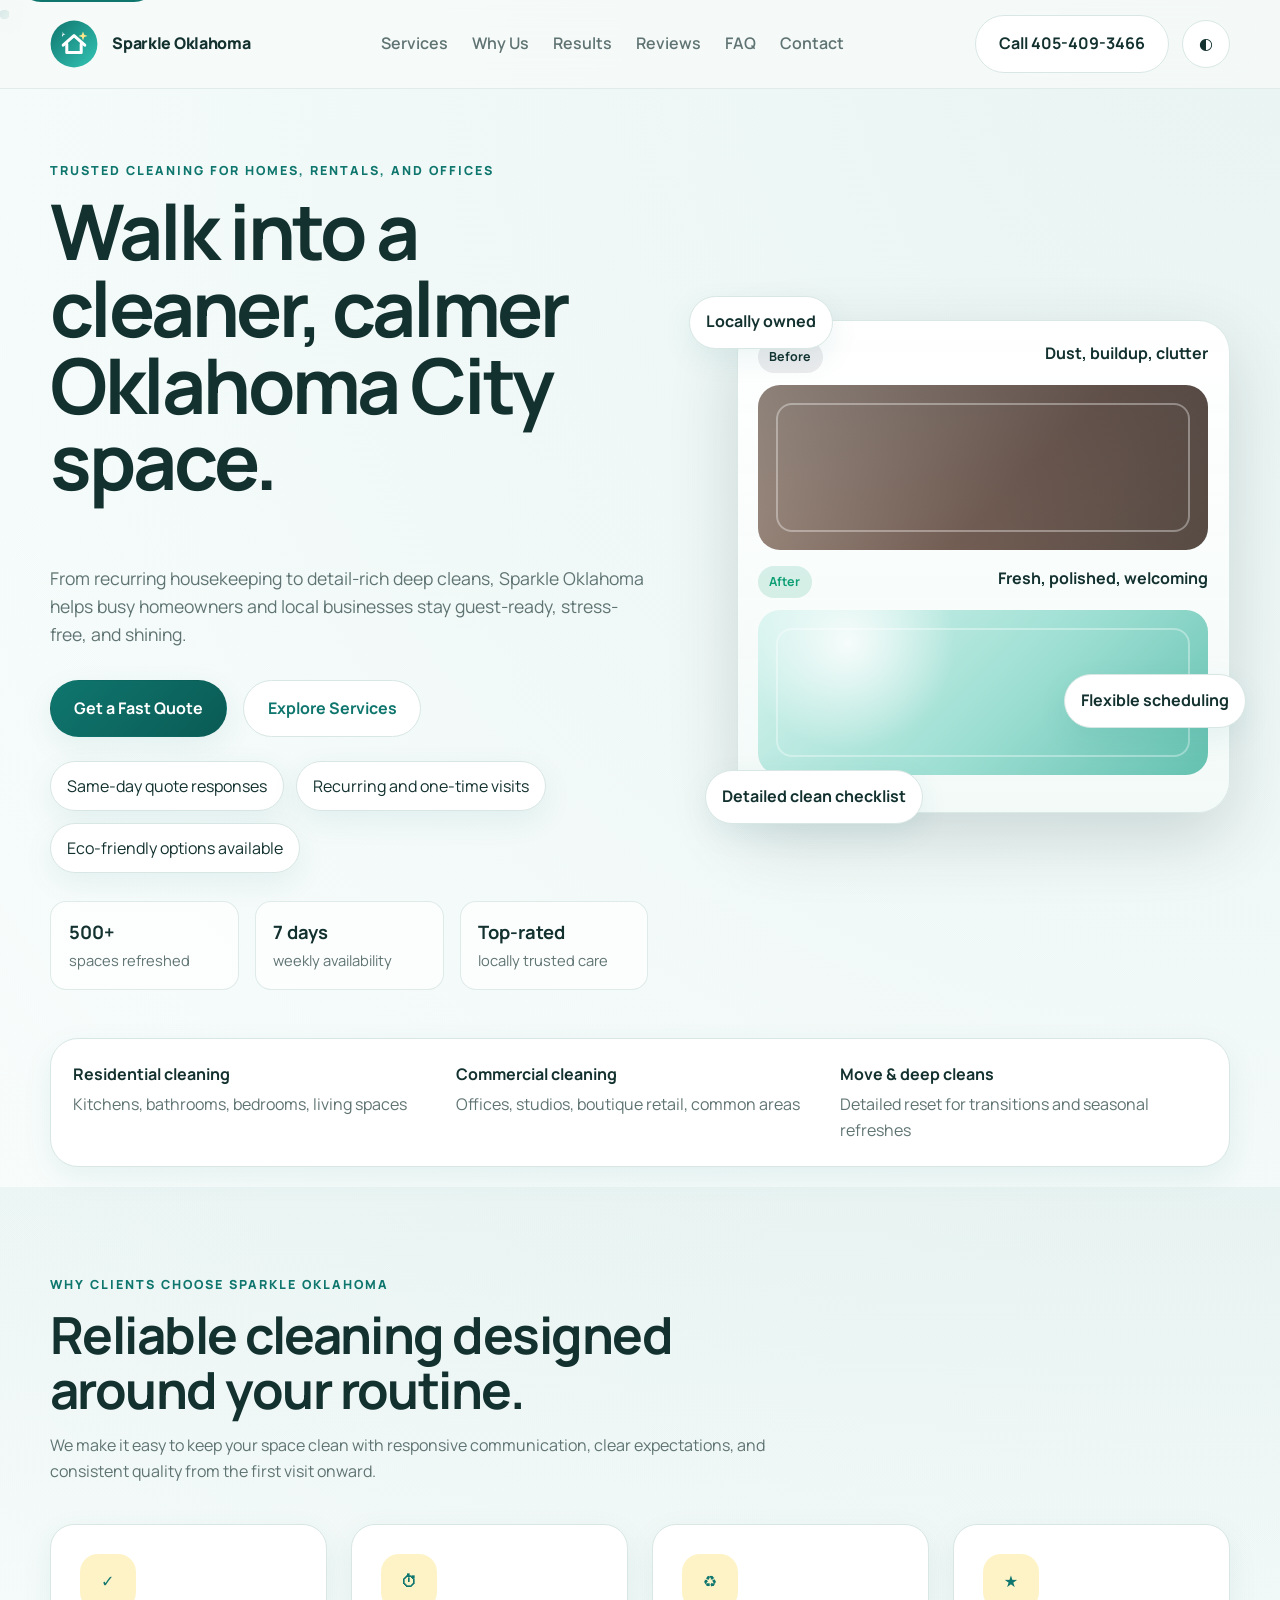
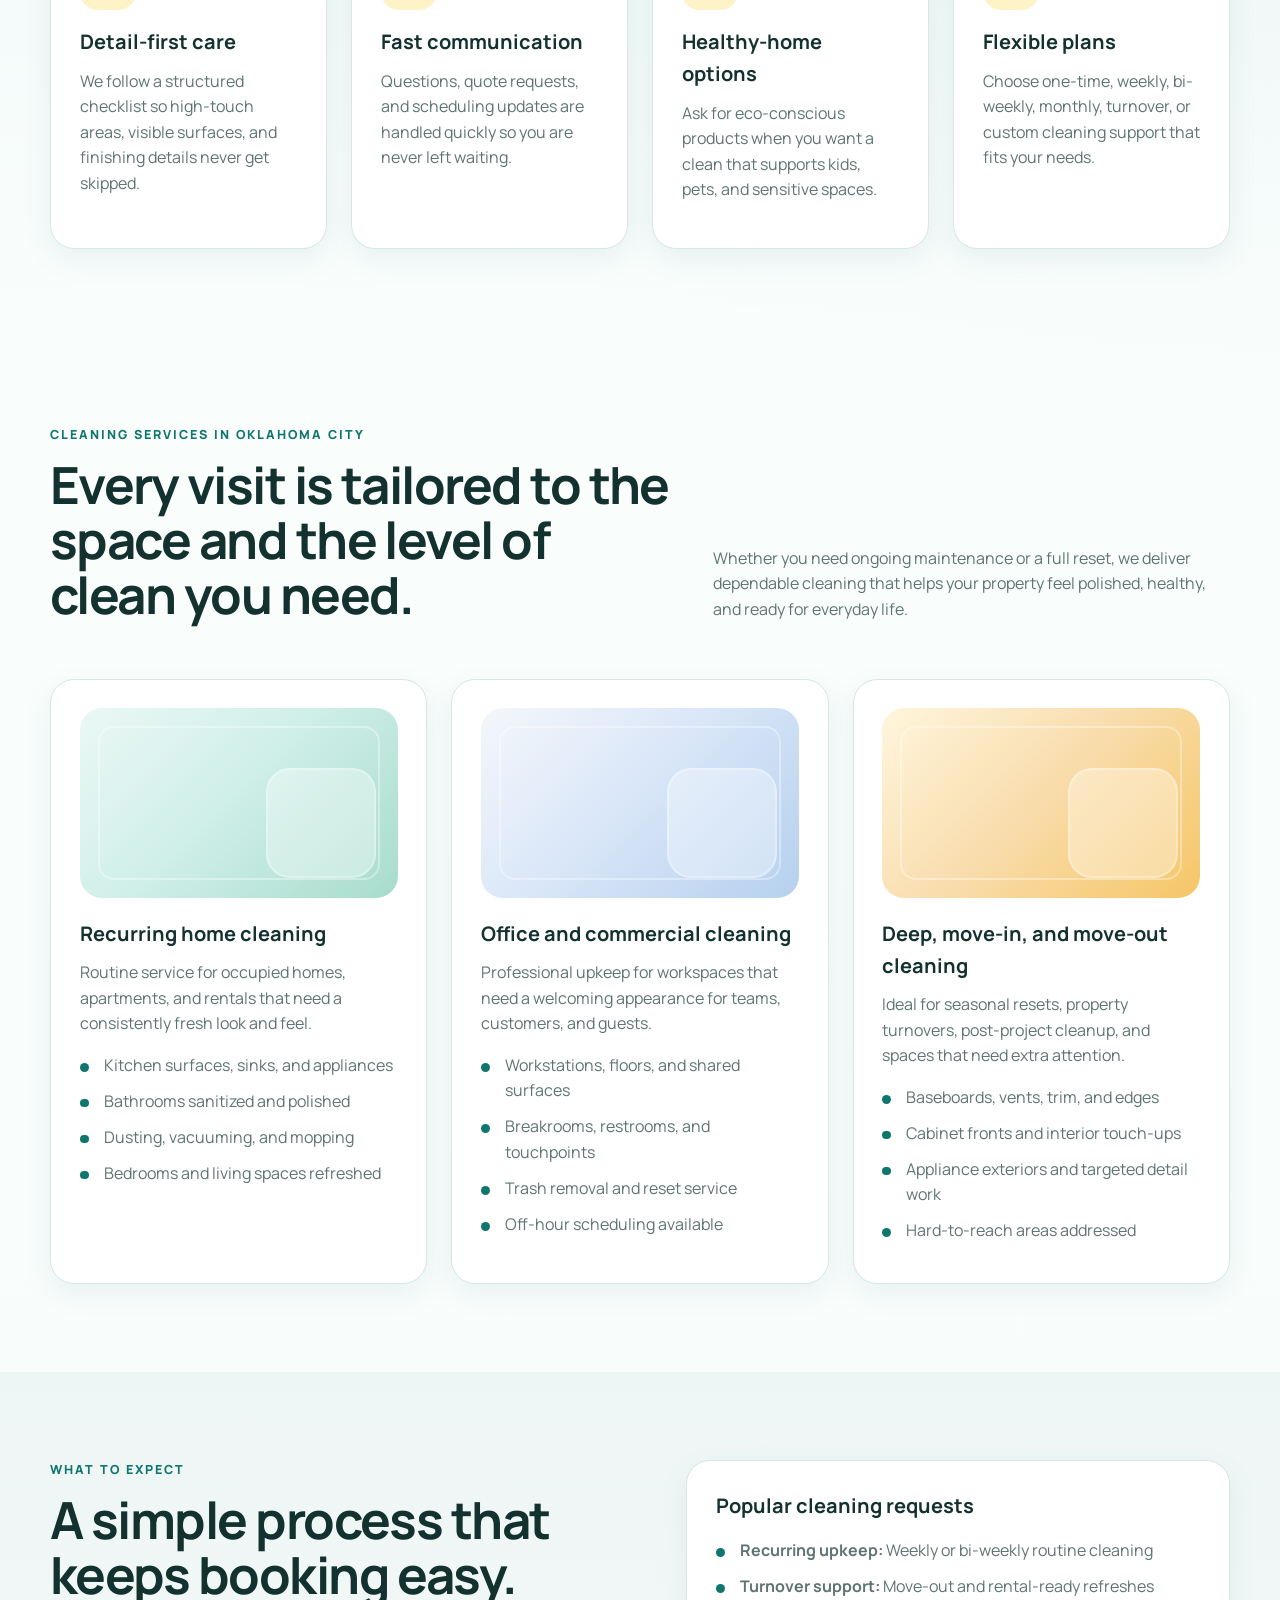
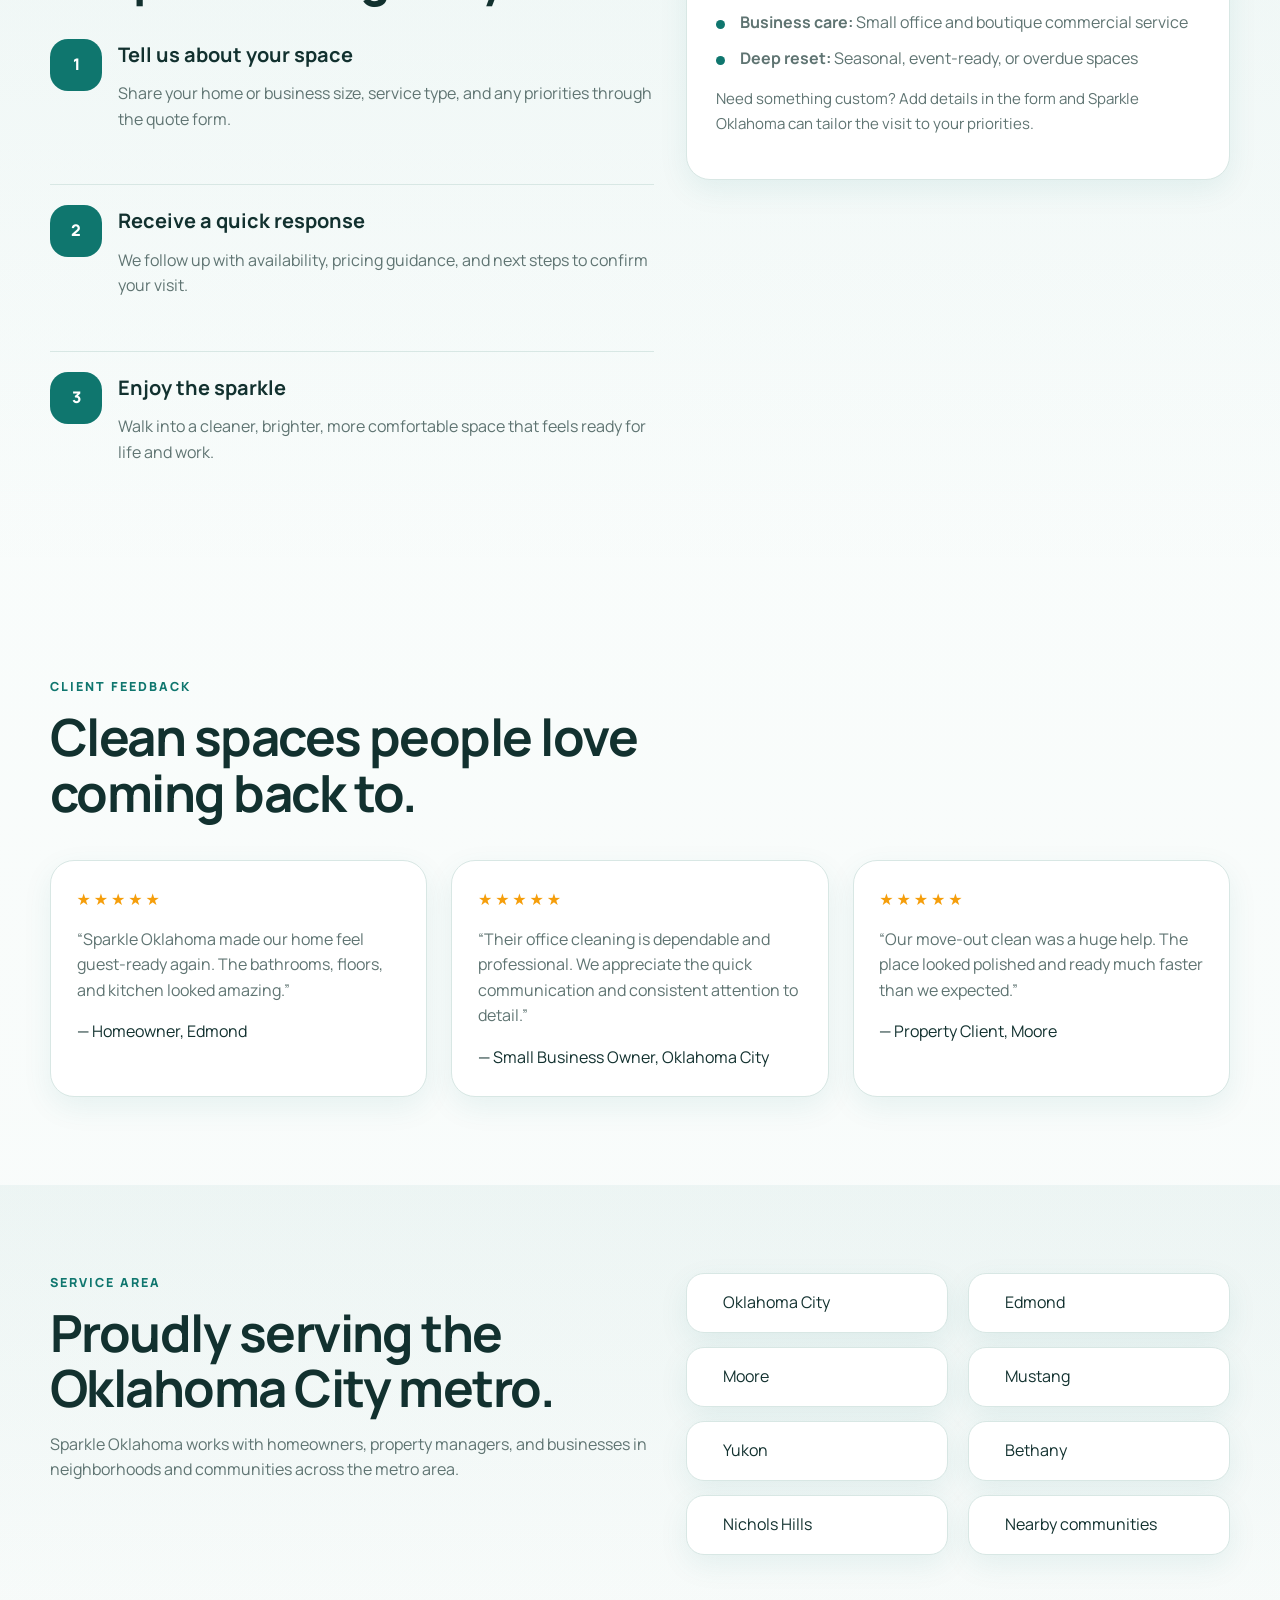
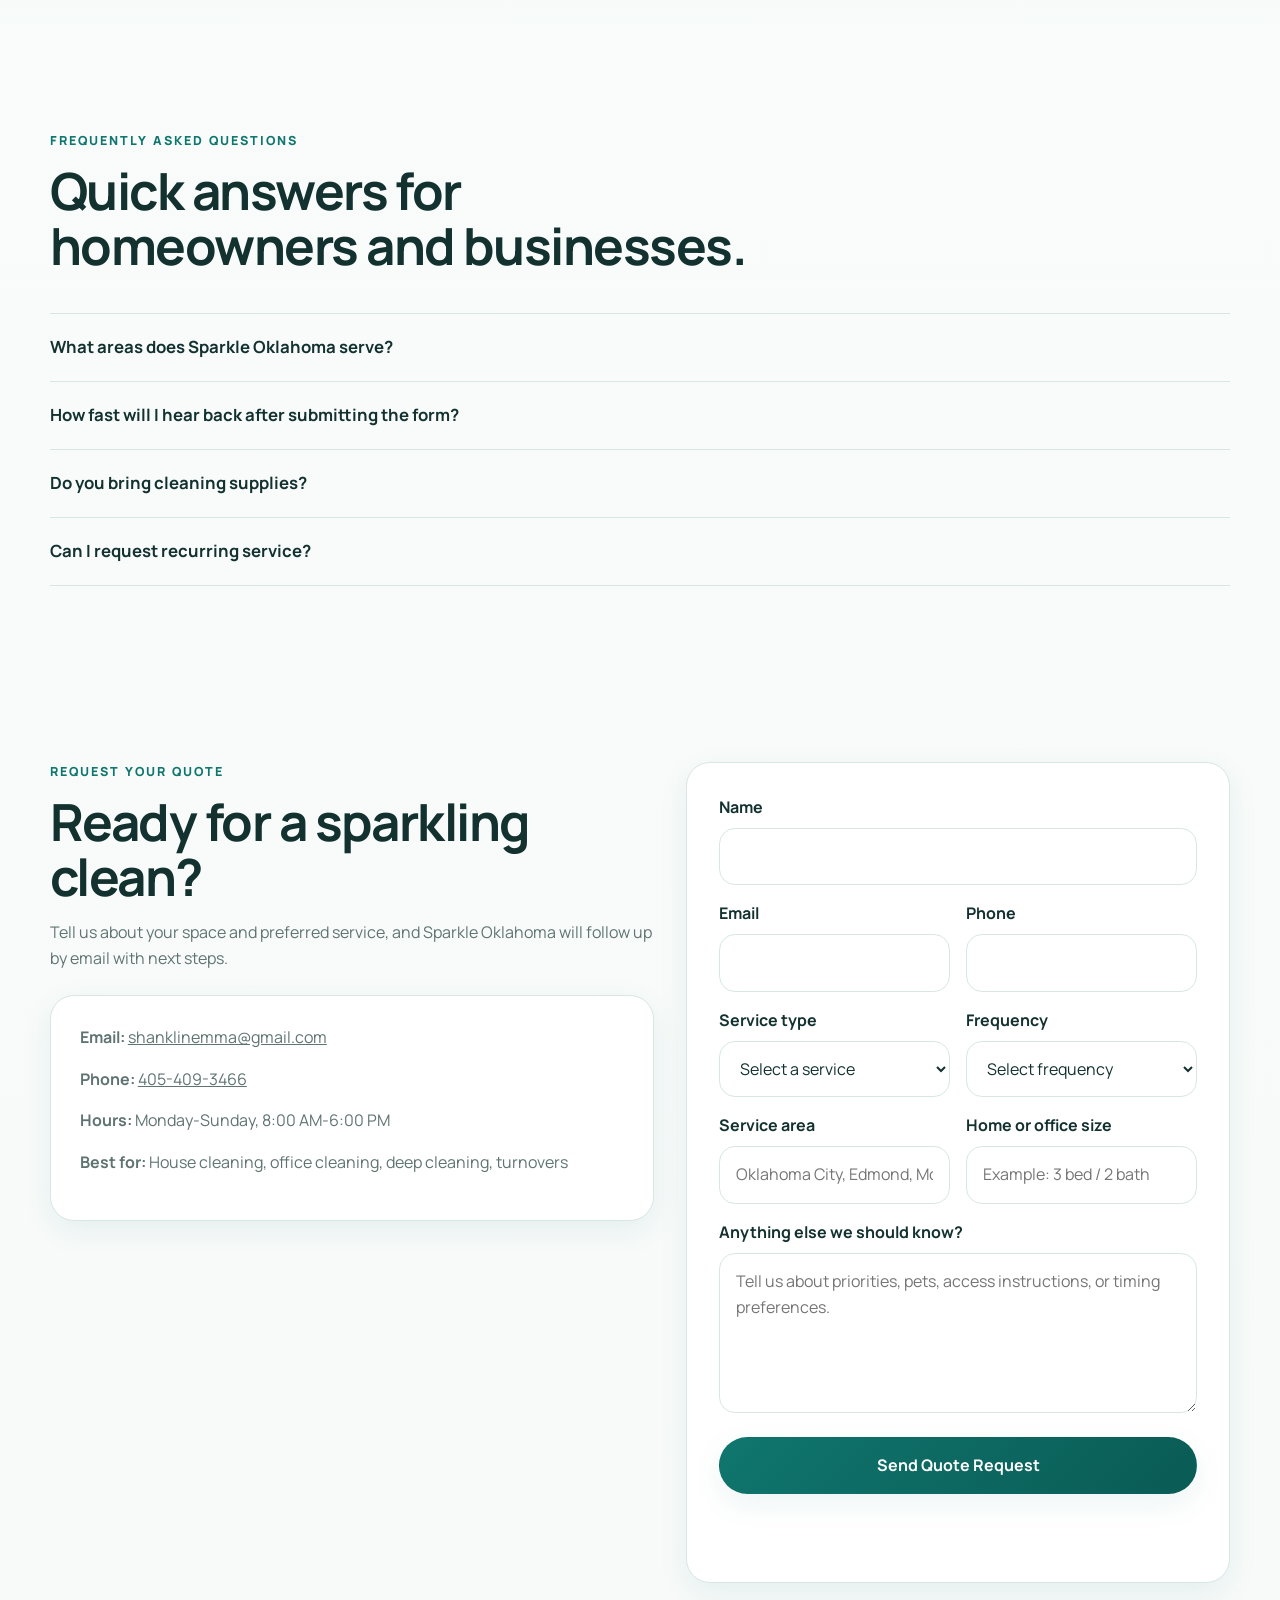
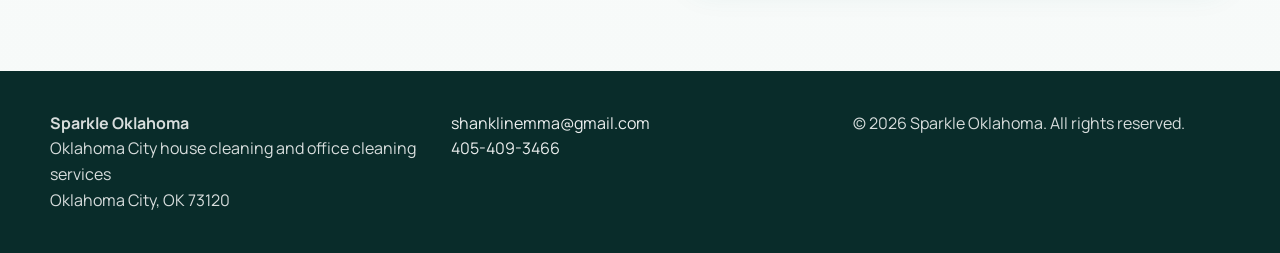
==== commit 744ef9f9: "feat: redesign sparkle oklahoma homepage Co-authored-by: tommygoverstreet <35720836+tommygoverstreet" ====
--- a/index.html
+++ b/index.html
@@ -2,348 +2,552 @@
 <html lang="en">
 <head>
   <meta charset="UTF-8" />
-  <title>Sparkle Oklahoma | Residential & Commercial Cleaning in OKC</title>
   <meta name="viewport" content="width=device-width, initial-scale=1" />
-  <meta name="description" content="Sparkle Oklahoma provides residential, commercial, and deep cleaning services across Oklahoma City and surrounding areas. Reliable, detail-driven cleaning for homes and businesses." />
-
-  <!-- Favicon & Logo -->
+  <title>Sparkle Oklahoma | House Cleaning Services in Oklahoma City</title>
+  <meta name="description" content="Sparkle Oklahoma delivers trusted house cleaning, deep cleaning, and office cleaning services across Oklahoma City with fast quotes, flexible scheduling, and detail-driven care." />
+  <meta name="keywords" content="Oklahoma City house cleaning, cleaning service OKC, residential cleaning Oklahoma City, office cleaning OKC, deep cleaning Oklahoma" />
+  <meta name="author" content="Sparkle Oklahoma" />
+  <meta name="robots" content="index, follow, max-image-preview:large, max-snippet:-1, max-video-preview:-1" />
+  <meta name="theme-color" content="#0f766e" />
+  <meta name="format-detection" content="telephone=yes" />
+  <link rel="canonical" href="https://sparkleoklahoma.com/" />
+  <link rel="preconnect" href="https://fonts.googleapis.com" />
+  <link rel="preconnect" href="https://fonts.gstatic.com" crossorigin />
   <link rel="icon" type="image/png" href="assets/favicon.png" />
   <link rel="shortcut icon" type="image/png" href="assets/favicon.png" />
   <link rel="apple-touch-icon" href="assets/icon-512.png" />
-
-  <!-- Open Graph -->
-  <meta property="og:title" content="Sparkle Oklahoma | Residential & Commercial Cleaning in OKC" />
-  <meta property="og:description" content="Reliable, detail-driven residential and commercial cleaning services in Oklahoma City." />
-  <meta property="og:url" content="https://sparkleoklahoma.com" />
+  <link rel="stylesheet" href="https://fonts.googleapis.com/css2?family=Manrope:wght@400;500;600;700;800&display=swap" />
+  <meta property="og:locale" content="en_US" />
   <meta property="og:type" content="website" />
-  <meta property="og:image" content="assets/icon-512.png" />
-
-  <!-- Schema JSON-LD -->
+  <meta property="og:title" content="Sparkle Oklahoma | House Cleaning Services in Oklahoma City" />
+  <meta property="og:description" content="Reliable residential, deep, and commercial cleaning with flexible scheduling and fast quote requests in the OKC metro." />
+  <meta property="og:url" content="https://sparkleoklahoma.com/" />
+  <meta property="og:site_name" content="Sparkle Oklahoma" />
+  <meta property="og:image" content="https://sparkleoklahoma.com/assets/social-preview.svg" />
+  <meta property="og:image:type" content="image/svg+xml" />
+  <meta property="og:image:alt" content="Sparkle Oklahoma cleaning services in Oklahoma City" />
+  <meta name="twitter:card" content="summary_large_image" />
+  <meta name="twitter:title" content="Sparkle Oklahoma | House Cleaning Services in Oklahoma City" />
+  <meta name="twitter:description" content="Fast quotes, trusted cleaners, and sparkling results for Oklahoma City homes and businesses." />
+  <meta name="twitter:image" content="https://sparkleoklahoma.com/assets/social-preview.svg" />
   <script type="application/ld+json">
   {
     "@context": "https://schema.org",
-    "@type": "LocalBusiness",
-    "name": "Sparkle Oklahoma",
-    "image": "https://sparkleoklahoma.com/assets/icon-512.png",
-    "url": "https://sparkleoklahoma.com",
-    "telephone": "405-409-3466",
-    "email": "shanklinemma@gmail.com",
-    "description": "Sparkle Oklahoma provides residential, commercial, and deep cleaning services across Oklahoma City and surrounding areas.",
-    "address": {
-      "@type": "PostalAddress",
-      "streetAddress": "Oklahoma City",
-      "addressLocality": "Oklahoma City",
-      "addressRegion": "OK",
-      "postalCode": "73120",
-      "addressCountry": "US"
-    },
-    "areaServed": [
-      "Oklahoma City",
-      "Yukon",
-      "Mustang",
-      "Bethany",
-      "Moore",
-      "Edmond"
-    ],
-    "openingHours": "Mo-Su 08:00-18:00",
-    "priceRange": "$$"
-  }
-  </script>
-
-  <script type="application/ld+json">
-  {
-    "@context": "https://schema.org",
-    "@type": "FAQPage",
-    "mainEntity": [
+    "@graph": [
       {
-        "@type": "Question",
-        "name": "What areas does Sparkle Oklahoma serve?",
-        "acceptedAnswer": {
-          "@type": "Answer",
-          "text": "We serve Oklahoma City, Yukon, Mustang, Bethany, Moore, Edmond, and nearby communities."
+        "@type": "Organization",
+        "@id": "https://sparkleoklahoma.com/#organization",
+        "name": "Sparkle Oklahoma",
+        "url": "https://sparkleoklahoma.com/",
+        "logo": "https://sparkleoklahoma.com/assets/logo-mark.svg",
+        "email": "shanklinemma@gmail.com",
+        "telephone": "+1-405-409-3466"
+      },
+      {
+        "@type": "LocalBusiness",
+        "@id": "https://sparkleoklahoma.com/#localbusiness",
+        "name": "Sparkle Oklahoma",
+        "image": "https://sparkleoklahoma.com/assets/social-preview.svg",
+        "url": "https://sparkleoklahoma.com/",
+        "telephone": "+1-405-409-3466",
+        "email": "shanklinemma@gmail.com",
+        "description": "Sparkle Oklahoma provides recurring house cleaning, deep cleaning, move-in and move-out cleaning, and office cleaning across the Oklahoma City metro.",
+        "priceRange": "$$",
+        "currenciesAccepted": "USD",
+        "paymentAccepted": "Cash, Credit Card, Debit Card",
+        "address": {
+          "@type": "PostalAddress",
+          "addressLocality": "Oklahoma City",
+          "addressRegion": "OK",
+          "postalCode": "73120",
+          "addressCountry": "US"
+        },
+        "geo": {
+          "@type": "GeoCoordinates",
+          "latitude": 35.609,
+          "longitude": -97.565
+        },
+        "openingHoursSpecification": [
+          {
+            "@type": "OpeningHoursSpecification",
+            "dayOfWeek": [
+              "Monday",
+              "Tuesday",
+              "Wednesday",
+              "Thursday",
+              "Friday",
+              "Saturday",
+              "Sunday"
+            ],
+            "opens": "08:00",
+            "closes": "18:00"
+          }
+        ],
+        "sameAs": [
+          "https://sparkleoklahoma.com/"
+        ],
+        "areaServed": [
+          "Oklahoma City",
+          "Edmond",
+          "Moore",
+          "Mustang",
+          "Yukon",
+          "Bethany",
+          "Nichols Hills"
+        ],
+        "hasOfferCatalog": {
+          "@type": "OfferCatalog",
+          "name": "Cleaning Services",
+          "itemListElement": [
+            {
+              "@type": "Offer",
+              "itemOffered": {
+                "@type": "Service",
+                "name": "Recurring Home Cleaning"
+              }
+            },
+            {
+              "@type": "Offer",
+              "itemOffered": {
+                "@type": "Service",
+                "name": "Deep Cleaning"
+              }
+            },
+            {
+              "@type": "Offer",
+              "itemOffered": {
+                "@type": "Service",
+                "name": "Office Cleaning"
+              }
+            }
+          ]
         }
       },
       {
-        "@type": "Question",
-        "name": "What cleaning services do you offer?",
-        "acceptedAnswer": {
-          "@type": "Answer",
-          "text": "We provide residential cleaning, commercial cleaning, and deep cleaning for homes and businesses."
+        "@type": "WebSite",
+        "@id": "https://sparkleoklahoma.com/#website",
+        "url": "https://sparkleoklahoma.com/",
+        "name": "Sparkle Oklahoma",
+        "description": "Cleaning services website for Oklahoma City homes and businesses.",
+        "publisher": {
+          "@id": "https://sparkleoklahoma.com/#organization"
+        },
+        "potentialAction": {
+          "@type": "SearchAction",
+          "target": "https://sparkleoklahoma.com/?q={search_term_string}",
+          "query-input": "required name=search_term_string"
         }
       },
       {
-        "@type": "Question",
-        "name": "How do I book a cleaning?",
-        "acceptedAnswer": {
-          "@type": "Answer",
-          "text": "You can call 405-409-3466 or submit the contact form on our website."
-        }
-      },
-      {
-        "@type": "Question",
-        "name": "Do you offer eco-friendly cleaning products?",
-        "acceptedAnswer": {
-          "@type": "Answer",
-          "text": "Yes, eco-friendly cleaning products are available upon request."
-        }
+        "@type": "FAQPage",
+        "@id": "https://sparkleoklahoma.com/#faq",
+        "mainEntity": [
+          {
+            "@type": "Question",
+            "name": "What areas does Sparkle Oklahoma serve?",
+            "acceptedAnswer": {
+              "@type": "Answer",
+              "text": "Sparkle Oklahoma serves Oklahoma City, Edmond, Moore, Mustang, Yukon, Bethany, Nichols Hills, and nearby communities."
+            }
+          },
+          {
+            "@type": "Question",
+            "name": "How quickly can I get a quote?",
+            "acceptedAnswer": {
+              "@type": "Answer",
+              "text": "Most quote requests receive a response the same day during business hours, often within a few hours."
+            }
+          },
+          {
+            "@type": "Question",
+            "name": "Do you bring your own cleaning supplies?",
+            "acceptedAnswer": {
+              "@type": "Answer",
+              "text": "Yes. Sparkle Oklahoma arrives with professional cleaning supplies, and eco-friendly options are available on request."
+            }
+          },
+          {
+            "@type": "Question",
+            "name": "Can I set up recurring cleaning?",
+            "acceptedAnswer": {
+              "@type": "Answer",
+              "text": "Yes. Weekly, bi-weekly, monthly, and custom recurring schedules are available for homes and offices."
+            }
+          }
+        ]
       }
     ]
   }
   </script>
-
   <link rel="stylesheet" href="styles.css" />
 </head>
 <body>
+  <a class="skip-link" href="#main-content">Skip to content</a>
   <header class="site-header">
-    <div class="logo">
-      <img src="assets/logo.png" alt="Sparkle Oklahoma Logo" class="logo-img" />
-    </div>
-    <nav class="nav">
-      <a href="#home">Home</a>
-      <a href="#about">About</a>
-      <a href="#services">Services</a>
-      <a href="#reviews">Reviews</a>
-      <a href="#faq">FAQ</a>
-      <a href="#contact">Contact</a>
-    </nav>
-    <div class="header-actions">
-      <button id="themeToggle" class="btn secondary" aria-label="Toggle theme">🌙</button>
-      <button class="nav-toggle" aria-label="Toggle navigation">☰</button>
+    <div class="container header-shell">
+      <a class="logo" href="#home" aria-label="Sparkle Oklahoma home">
+        <img src="assets/logo-mark.svg" alt="Sparkle Oklahoma" class="logo-img" />
+        <span class="logo-text">Sparkle Oklahoma</span>
+      </a>
+      <nav class="nav" aria-label="Primary navigation">
+        <a href="#services">Services</a>
+        <a href="#why">Why Us</a>
+        <a href="#results">Results</a>
+        <a href="#reviews">Reviews</a>
+        <a href="#faq">FAQ</a>
+        <a href="#contact">Contact</a>
+      </nav>
+      <div class="header-actions">
+        <a class="btn secondary header-phone" href="tel:4054093466">Call 405-409-3466</a>
+        <button id="themeToggle" class="btn icon-btn" aria-label="Toggle theme">◐</button>
+        <button class="nav-toggle" aria-label="Toggle navigation" aria-expanded="false">☰</button>
+      </div>
     </div>
   </header>
 
-  <main>
-    <!-- Hero -->
+  <main id="main-content">
     <section id="home" class="hero">
-      <div class="hero-inner">
-        <div class="hero-content">
-          <h1>A Cleaner Space. A Brighter Day.</h1>
-          <p>Your home or business deserves a fresh start. Sparkle Oklahoma delivers reliable, detail‑driven cleaning that makes every room feel better than new.</p>
+      <div class="container hero-inner">
+        <div class="hero-copy">
+          <p class="eyebrow">Trusted cleaning for homes, rentals, and offices</p>
+          <h1>Walk into a cleaner, calmer Oklahoma City space.</h1>
+          <p class="hero-text">From recurring housekeeping to detail-rich deep cleans, Sparkle Oklahoma helps busy homeowners and local businesses stay guest-ready, stress-free, and shining.</p>
           <div class="hero-actions">
-            <a href="#contact" class="btn primary">Get Clean</a>
-            <a href="#contact" class="btn secondary">Request a Quote</a>
-          </div>
-          <p class="hero-sub">Residential • Commercial • Deep Cleaning • Oklahoma City Metro</p>
-        </div>
-        <div class="hero-image">
-          <img src="https://source.unsplash.com/600x400/?cleaning,home" alt="Sparkle Oklahoma cleaning service" />
-        </div>
-        <!-- Sparkles -->
-        <div class="sparkle" style="top: 20%; left: 10%; animation-delay: 0.2s;"></div>
-        <div class="sparkle" style="top: 45%; left: 80%; animation-delay: 0.8s;"></div>
-        <div class="sparkle" style="top: 70%; left: 30%; animation-delay: 1.4s;"></div>
-      </div>
-    </section>
-
-    <!-- Why Sparkle -->
-    <section id="why" class="section alt">
+            <a href="#contact" class="btn primary">Get a Fast Quote</a>
+            <a href="#services" class="btn tertiary">Explore Services</a>
+          </div>
+          <ul class="hero-highlights" aria-label="Company highlights">
+            <li>Same-day quote responses</li>
+            <li>Recurring and one-time visits</li>
+            <li>Eco-friendly options available</li>
+          </ul>
+          <div class="hero-trust">
+            <div>
+              <strong>500+</strong>
+              <span>spaces refreshed</span>
+            </div>
+            <div>
+              <strong>7 days</strong>
+              <span>weekly availability</span>
+            </div>
+            <div>
+              <strong>Top-rated</strong>
+              <span>locally trusted care</span>
+            </div>
+          </div>
+        </div>
+        <div class="hero-visual" aria-hidden="true">
+          <div class="hero-card before-after-card">
+            <div class="hero-card-top">
+              <span class="pill">Before</span>
+              <span>Dust, buildup, clutter</span>
+            </div>
+            <div class="before-after before-state"></div>
+            <div class="hero-card-top clean-state-row">
+              <span class="pill success">After</span>
+              <span>Fresh, polished, welcoming</span>
+            </div>
+            <div class="before-after after-state"></div>
+          </div>
+          <div class="floating-badge badge-one">Locally owned</div>
+          <div class="floating-badge badge-two">Flexible scheduling</div>
+          <div class="floating-badge badge-three">Detailed clean checklist</div>
+        </div>
+      </div>
+    </section>
+
+    <section class="proof-bar" aria-label="Quick proof points">
+      <div class="container proof-grid">
+        <div>
+          <strong>Residential cleaning</strong>
+          <span>Kitchens, bathrooms, bedrooms, living spaces</span>
+        </div>
+        <div>
+          <strong>Commercial cleaning</strong>
+          <span>Offices, studios, boutique retail, common areas</span>
+        </div>
+        <div>
+          <strong>Move & deep cleans</strong>
+          <span>Detailed reset for transitions and seasonal refreshes</span>
+        </div>
+      </div>
+    </section>
+
+    <section id="why" class="section soft-section">
       <div class="container">
-        <h2>Why Sparkle Oklahoma</h2>
-        <p>We’re a locally owned cleaning company that treats your space like our own. Consistency, care, and professionalism are at the heart of everything we do.</p>
-        <div class="grid four">
-          <div class="card">
-            <h3>Trusted Team</h3>
-            <p>Background‑checked cleaners who respect your home, office, and schedule.</p>
-          </div>
-          <div class="card">
-            <h3>Flexible Scheduling</h3>
-            <p>Weekly, bi‑weekly, monthly, or one‑time cleanings tailored to your needs.</p>
-          </div>
-          <div class="card">
-            <h3>Eco‑Friendly Options</h3>
-            <p>Eco‑friendly cleaning products available upon request for a healthier space.</p>
-          </div>
-          <div class="card">
-            <h3>Satisfaction Guaranteed</h3>
-            <p>If something isn’t perfect, we make it right. Your satisfaction comes first.</p>
-          </div>
-        </div>
-      </div>
-    </section>
-
-    <!-- About -->
-    <section id="about" class="section">
+        <div class="section-heading">
+          <p class="eyebrow">Why clients choose Sparkle Oklahoma</p>
+          <h2>Reliable cleaning designed around your routine.</h2>
+          <p>We make it easy to keep your space clean with responsive communication, clear expectations, and consistent quality from the first visit onward.</p>
+        </div>
+        <div class="grid four feature-grid">
+          <article class="card feature-card">
+            <div class="feature-icon">✓</div>
+            <h3>Detail-first care</h3>
+            <p>We follow a structured checklist so high-touch areas, visible surfaces, and finishing details never get skipped.</p>
+          </article>
+          <article class="card feature-card">
+            <div class="feature-icon">⏱</div>
+            <h3>Fast communication</h3>
+            <p>Questions, quote requests, and scheduling updates are handled quickly so you are never left waiting.</p>
+          </article>
+          <article class="card feature-card">
+            <div class="feature-icon">♻</div>
+            <h3>Healthy-home options</h3>
+            <p>Ask for eco-conscious products when you want a clean that supports kids, pets, and sensitive spaces.</p>
+          </article>
+          <article class="card feature-card">
+            <div class="feature-icon">★</div>
+            <h3>Flexible plans</h3>
+            <p>Choose one-time, weekly, bi-weekly, monthly, turnover, or custom cleaning support that fits your needs.</p>
+          </article>
+        </div>
+      </div>
+    </section>
+
+    <section id="services" class="section">
       <div class="container">
-        <h2>About Sparkle Oklahoma</h2>
-        <div class="grid two">
+        <div class="section-heading split-heading">
           <div>
-            <p>Sparkle Oklahoma was built on a simple belief: a clean space makes life better. We serve families, businesses, and property owners across Oklahoma City with reliable cleaning and genuine care.</p>
-            <p>From busy households to growing offices, we bring consistency, professionalism, and a personal touch to every visit.</p>
-          </div>
-          <div>
-            <ul class="list">
-              <li><strong>Quality:</strong> Every room, every visit, every detail.</li>
-              <li><strong>Trust:</strong> Background‑checked cleaners and dependable scheduling.</li>
-              <li><strong>Care:</strong> We treat your space like our own.</li>
-              <li><strong>Community:</strong> Proudly serving Oklahoma City and surrounding areas.</li>
+            <p class="eyebrow">Cleaning services in Oklahoma City</p>
+            <h2>Every visit is tailored to the space and the level of clean you need.</h2>
+          </div>
+          <p>Whether you need ongoing maintenance or a full reset, we deliver dependable cleaning that helps your property feel polished, healthy, and ready for everyday life.</p>
+        </div>
+        <div class="grid three service-grid">
+          <article class="card service-card">
+            <div class="service-art service-art-home" aria-hidden="true"></div>
+            <h3>Recurring home cleaning</h3>
+            <p>Routine service for occupied homes, apartments, and rentals that need a consistently fresh look and feel.</p>
+            <ul class="list check-list">
+              <li>Kitchen surfaces, sinks, and appliances</li>
+              <li>Bathrooms sanitized and polished</li>
+              <li>Dusting, vacuuming, and mopping</li>
+              <li>Bedrooms and living spaces refreshed</li>
             </ul>
-          </div>
-        </div>
-      </div>
-    </section>
-
-    <!-- Services -->
-    <section id="services" class="section alt">
-      <div class="container">
-        <h2>Cleaning Services</h2>
-        <p>Sparkle Oklahoma provides high‑quality cleaning services designed to fit your schedule, your space, and your standards.</p>
-
-        <div class="grid three">
-          <div class="card">
-            <img src="https://source.unsplash.com/600x400/?cleaning,kitchen" alt="Residential cleaning" class="card-img" />
-            <h3>Residential Cleaning</h3>
-            <p>Perfect for busy families, homeowners, renters, and Airbnb hosts.</p>
-            <ul class="list">
-              <li>Dusting & surface cleaning</li>
-              <li>Kitchen wipe‑down</li>
-              <li>Bathroom sanitization</li>
-              <li>Vacuuming & mopping</li>
-              <li>Bedrooms & living areas refreshed</li>
+          </article>
+          <article class="card service-card">
+            <div class="service-art service-art-office" aria-hidden="true"></div>
+            <h3>Office and commercial cleaning</h3>
+            <p>Professional upkeep for workspaces that need a welcoming appearance for teams, customers, and guests.</p>
+            <ul class="list check-list">
+              <li>Workstations, floors, and shared surfaces</li>
+              <li>Breakrooms, restrooms, and touchpoints</li>
+              <li>Trash removal and reset service</li>
+              <li>Off-hour scheduling available</li>
             </ul>
-          </div>
-
-          <div class="card">
-            <img src="https://source.unsplash.com/600x400/?office,cleaning" alt="Commercial cleaning" class="card-img" />
-            <h3>Commercial Cleaning</h3>
-            <p>Ideal for offices, retail stores, studios, and small businesses.</p>
-            <ul class="list">
-              <li>Desk & workspace cleaning</li>
-              <li>Trash removal</li>
-              <li>Breakroom & restroom sanitization</li>
-              <li>Floor care</li>
-              <li>High‑touch surface disinfecting</li>
+          </article>
+          <article class="card service-card">
+            <div class="service-art service-art-deep" aria-hidden="true"></div>
+            <h3>Deep, move-in, and move-out cleaning</h3>
+            <p>Ideal for seasonal resets, property turnovers, post-project cleanup, and spaces that need extra attention.</p>
+            <ul class="list check-list">
+              <li>Baseboards, vents, trim, and edges</li>
+              <li>Cabinet fronts and interior touch-ups</li>
+              <li>Appliance exteriors and targeted detail work</li>
+              <li>Hard-to-reach areas addressed</li>
             </ul>
-          </div>
-
-          <div class="card">
-            <img src="https://source.unsplash.com/600x400/?scrub,cleaning" alt="Deep cleaning" class="card-img" />
-            <h3>Deep Cleaning</h3>
-            <p>For move‑ins, move‑outs, seasonal cleaning, or neglected spaces.</p>
-            <ul class="list">
-              <li>Detailed scrubbing</li>
-              <li>Baseboards</li>
-              <li>Cabinet interiors</li>
-              <li>Appliance interiors</li>
-              <li>Hard‑to‑reach areas</li>
-            </ul>
-          </div>
-        </div>
-
-        <div class="service-area">
-          <h3>Service Area</h3>
-          <p>We proudly serve Oklahoma City, Yukon, Mustang, Bethany, Moore, Edmond, and surrounding communities.</p>
-        </div>
-      </div>
-    </section>
-
-    <!-- Reviews -->
+          </article>
+        </div>
+      </div>
+    </section>
+
+    <section id="results" class="section alt-section">
+      <div class="container results-layout">
+        <div>
+          <p class="eyebrow">What to expect</p>
+          <h2>A simple process that keeps booking easy.</h2>
+          <div class="timeline">
+            <div class="timeline-item">
+              <span>1</span>
+              <div>
+                <h3>Tell us about your space</h3>
+                <p>Share your home or business size, service type, and any priorities through the quote form.</p>
+              </div>
+            </div>
+            <div class="timeline-item">
+              <span>2</span>
+              <div>
+                <h3>Receive a quick response</h3>
+                <p>We follow up with availability, pricing guidance, and next steps to confirm your visit.</p>
+              </div>
+            </div>
+            <div class="timeline-item">
+              <span>3</span>
+              <div>
+                <h3>Enjoy the sparkle</h3>
+                <p>Walk into a cleaner, brighter, more comfortable space that feels ready for life and work.</p>
+              </div>
+            </div>
+          </div>
+        </div>
+        <aside class="results-panel card">
+          <h3>Popular cleaning requests</h3>
+          <ul class="list stats-list">
+            <li><strong>Recurring upkeep:</strong> Weekly or bi-weekly routine cleaning</li>
+            <li><strong>Turnover support:</strong> Move-out and rental-ready refreshes</li>
+            <li><strong>Business care:</strong> Small office and boutique commercial service</li>
+            <li><strong>Deep reset:</strong> Seasonal, event-ready, or overdue spaces</li>
+          </ul>
+          <p class="microcopy">Need something custom? Add details in the form and Sparkle Oklahoma can tailor the visit to your priorities.</p>
+        </aside>
+      </div>
+    </section>
+
     <section id="reviews" class="section">
       <div class="container">
-        <h2>Client Reviews</h2>
-        <div class="grid two">
-          <div class="quote">
-            <p>“Sparkle Oklahoma keeps our office looking sharp. Their team is dependable, friendly, and incredibly thorough.”</p>
-            <span>— Local Business Owner, OKC</span>
-          </div>
-          <div class="quote">
-            <p>“My home has never looked this good. Best cleaning service in OKC.”</p>
-            <span>— Homeowner, Oklahoma City</span>
-          </div>
-        </div>
-      </div>
-    </section>
-
-    <!-- FAQ -->
-    <section id="faq" class="section alt">
+        <div class="section-heading">
+          <p class="eyebrow">Client feedback</p>
+          <h2>Clean spaces people love coming back to.</h2>
+        </div>
+        <div class="grid three review-grid">
+          <article class="quote review-card">
+            <div class="rating" aria-label="5 out of 5 stars">★★★★★</div>
+            <p>“Sparkle Oklahoma made our home feel guest-ready again. The bathrooms, floors, and kitchen looked amazing.”</p>
+            <span>— Homeowner, Edmond</span>
+          </article>
+          <article class="quote review-card">
+            <div class="rating" aria-label="5 out of 5 stars">★★★★★</div>
+            <p>“Their office cleaning is dependable and professional. We appreciate the quick communication and consistent attention to detail.”</p>
+            <span>— Small Business Owner, Oklahoma City</span>
+          </article>
+          <article class="quote review-card">
+            <div class="rating" aria-label="5 out of 5 stars">★★★★★</div>
+            <p>“Our move-out clean was a huge help. The place looked polished and ready much faster than we expected.”</p>
+            <span>— Property Client, Moore</span>
+          </article>
+        </div>
+      </div>
+    </section>
+
+    <section class="section alt-section coverage-section">
+      <div class="container coverage-layout">
+        <div>
+          <p class="eyebrow">Service area</p>
+          <h2>Proudly serving the Oklahoma City metro.</h2>
+          <p>Sparkle Oklahoma works with homeowners, property managers, and businesses in neighborhoods and communities across the metro area.</p>
+        </div>
+        <ul class="coverage-list">
+          <li>Oklahoma City</li>
+          <li>Edmond</li>
+          <li>Moore</li>
+          <li>Mustang</li>
+          <li>Yukon</li>
+          <li>Bethany</li>
+          <li>Nichols Hills</li>
+          <li>Nearby communities</li>
+        </ul>
+      </div>
+    </section>
+
+    <section id="faq" class="section">
       <div class="container">
-        <h2>Frequently Asked Questions</h2>
+        <div class="section-heading">
+          <p class="eyebrow">Frequently asked questions</p>
+          <h2>Quick answers for homeowners and businesses.</h2>
+        </div>
         <div class="faq-list">
           <div class="faq-item">
-            <button class="faq-question">What areas does Sparkle Oklahoma serve?</button>
+            <button class="faq-question" aria-expanded="false">What areas does Sparkle Oklahoma serve?</button>
             <div class="faq-answer">
-              <p>We serve Oklahoma City, Yukon, Mustang, Bethany, Moore, Edmond, and nearby communities.</p>
+              <p>We serve Oklahoma City, Edmond, Moore, Mustang, Yukon, Bethany, Nichols Hills, and nearby communities.</p>
             </div>
           </div>
           <div class="faq-item">
-            <button class="faq-question">What cleaning services do you offer?</button>
+            <button class="faq-question" aria-expanded="false">How fast will I hear back after submitting the form?</button>
             <div class="faq-answer">
-              <p>We provide residential cleaning, commercial cleaning, and deep cleaning for homes and businesses.</p>
+              <p>Most requests receive a response the same day during business hours, often within a few hours.</p>
             </div>
           </div>
           <div class="faq-item">
-            <button class="faq-question">How do I book a cleaning?</button>
+            <button class="faq-question" aria-expanded="false">Do you bring cleaning supplies?</button>
             <div class="faq-answer">
-              <p>You can call <a href="tel:4054093466">405‑409‑3466</a> or submit the contact form below to schedule your cleaning.</p>
+              <p>Yes. We bring professional cleaning supplies, and eco-friendly product options are available upon request.</p>
             </div>
           </div>
           <div class="faq-item">
-            <button class="faq-question">Do you offer eco‑friendly cleaning products?</button>
+            <button class="faq-question" aria-expanded="false">Can I request recurring service?</button>
             <div class="faq-answer">
-              <p>Yes, eco‑friendly cleaning products are available upon request.</p>
-            </div>
-          </div>
-        </div>
-      </div>
-    </section>
-
-    <!-- Contact -->
-    <section id="contact" class="section">
-      <div class="container">
-        <h2>Let’s Make Your Space Sparkle</h2>
-        <p>Have questions or ready to book? Reach out — we respond quickly with scheduling and pricing options.</p>
-
-        <div class="grid two">
-          <div>
-            <h3>Contact Details</h3>
+              <p>Absolutely. Weekly, bi-weekly, monthly, and custom recurring schedules are available depending on your needs.</p>
+            </div>
+          </div>
+        </div>
+      </div>
+    </section>
+
+    <section id="contact" class="section contact-section">
+      <div class="container contact-layout">
+        <div class="contact-copy">
+          <p class="eyebrow">Request your quote</p>
+          <h2>Ready for a sparkling clean?</h2>
+          <p>Tell us about your space and preferred service, and Sparkle Oklahoma will follow up by email with next steps.</p>
+          <div class="contact-details card">
             <p><strong>Email:</strong> <a href="mailto:shanklinemma@gmail.com">shanklinemma@gmail.com</a></p>
-            <p><strong>Phone:</strong> <a href="tel:4054093466">405‑409‑3466</a></p>
-            <p><strong>Hours:</strong> Monday–Sunday, 8:00 AM – 6:00 PM</p>
-          </div>
-          <div>
-            <h3>Request a Quote</h3>
-            <form id="contactForm">
-              <div class="form-group">
-                <label for="name">Name</label>
-                <input id="name" name="name" type="text" required />
-              </div>
+            <p><strong>Phone:</strong> <a href="tel:4054093466">405-409-3466</a></p>
+            <p><strong>Hours:</strong> Monday-Sunday, 8:00 AM-6:00 PM</p>
+            <p><strong>Best for:</strong> House cleaning, office cleaning, deep cleaning, turnovers</p>
+          </div>
+        </div>
+        <div class="contact-form-wrap card">
+          <form id="contactForm" action="https://formsubmit.co/ajax/shanklinemma@gmail.com" method="POST" novalidate>
+            <input type="hidden" name="_subject" value="New Sparkle Oklahoma quote request" />
+            <input type="hidden" name="_template" value="table" />
+            <input type="hidden" name="_captcha" value="false" />
+            <input type="hidden" name="_next" value="https://sparkleoklahoma.com/#contact" />
+            <div class="form-group">
+              <label for="name">Name</label>
+              <input id="name" name="name" type="text" autocomplete="name" required />
+            </div>
+            <div class="form-row">
               <div class="form-group">
                 <label for="email">Email</label>
-                <input id="email" name="email" type="email" required />
+                <input id="email" name="email" type="email" autocomplete="email" required />
               </div>
               <div class="form-group">
                 <label for="phone">Phone</label>
-                <input id="phone" name="phone" type="tel" required />
-              </div>
+                <input id="phone" name="phone" type="tel" autocomplete="tel" required />
+              </div>
+            </div>
+            <div class="form-row">
               <div class="form-group">
-                <label for="service">Service Type</label>
+                <label for="service">Service type</label>
                 <select id="service" name="service" required>
                   <option value="">Select a service</option>
-                  <option value="Residential Cleaning">Residential Cleaning</option>
-                  <option value="Commercial Cleaning">Commercial Cleaning</option>
+                  <option value="Recurring Home Cleaning">Recurring Home Cleaning</option>
+                  <option value="Office Cleaning">Office Cleaning</option>
                   <option value="Deep Cleaning">Deep Cleaning</option>
-                  <option value="Move-In Cleaning">Move‑In Cleaning</option>
-                  <option value="Move-Out Cleaning">Move‑Out Cleaning</option>
+                  <option value="Move-In Cleaning">Move-In Cleaning</option>
+                  <option value="Move-Out Cleaning">Move-Out Cleaning</option>
                 </select>
               </div>
               <div class="form-group">
-                <label for="message">Message</label>
-                <textarea id="message" name="message" rows="4" required></textarea>
-              </div>
-              <button type="submit" class="btn primary">Submit Request</button>
-              <p class="form-status" id="formStatus"></p>
-            </form>
-          </div>
-        </div>
-
-        <div class="newsletter">
-          <h3>Stay Connected</h3>
-          <p>Join our newsletter for cleaning tips, seasonal specials, and exclusive offers.</p>
-          <form id="newsletterForm">
-            <div class="form-group inline">
-              <input type="email" id="newsletterEmail" placeholder="Your email address" required />
-              <button type="submit" class="btn secondary">Subscribe</button>
-            </div>
-            <p class="form-status" id="newsletterStatus"></p>
+                <label for="frequency">Frequency</label>
+                <select id="frequency" name="frequency" required>
+                  <option value="">Select frequency</option>
+                  <option value="One-time">One-time</option>
+                  <option value="Weekly">Weekly</option>
+                  <option value="Bi-weekly">Bi-weekly</option>
+                  <option value="Monthly">Monthly</option>
+                  <option value="Custom">Custom</option>
+                </select>
+              </div>
+            </div>
+            <div class="form-row">
+              <div class="form-group">
+                <label for="location">Service area</label>
+                <input id="location" name="location" type="text" placeholder="Oklahoma City, Edmond, Moore..." required />
+              </div>
+              <div class="form-group">
+                <label for="size">Home or office size</label>
+                <input id="size" name="size" type="text" placeholder="Example: 3 bed / 2 bath" required />
+              </div>
+            </div>
+            <div class="form-group">
+              <label for="message">Anything else we should know?</label>
+              <textarea id="message" name="message" rows="5" placeholder="Tell us about priorities, pets, access instructions, or timing preferences." required></textarea>
+            </div>
+            <button type="submit" class="btn primary full-width">Send Quote Request</button>
+            <p class="form-status" id="formStatus" role="status" aria-live="polite"></p>
           </form>
         </div>
       </div>
@@ -354,12 +558,14 @@
     <div class="container footer-content">
       <div>
         <strong>Sparkle Oklahoma</strong><br />
-        Residential & Commercial Cleaning<br />
+        Oklahoma City house cleaning and office cleaning services<br />
         Oklahoma City, OK 73120
       </div>
       <div>
-        © 2026 Sparkle Oklahoma — All rights reserved.
-      </div>
+        <a href="mailto:shanklinemma@gmail.com">shanklinemma@gmail.com</a><br />
+        <a href="tel:4054093466">405-409-3466</a>
+      </div>
+      <div>© 2026 Sparkle Oklahoma. All rights reserved.</div>
     </div>
   </footer>
 
--- a/styles.css
+++ b/styles.css
@@ -1,422 +1,477 @@
-/* -----------------------------------------------------------
-   Sparkle Oklahoma — Enhanced Personality + Whitespace Upgrade
------------------------------------------------------------ */
 :root {
-  /* Brand Colors */
-  --brand-primary: #1f7ae0;
-  --brand-primary-dark: #1557a3;
-  --brand-accent: #00c4b3;
-  --brand-light: #e0f2ff;
-  --brand-bg: #ffffff;
-  --brand-bg-alt: #f5f8fc;
-
-  /* Text Colors */
-  --text-main: #1b1b1f;
-  --text-muted: #6b7280;
-  --text-light: #f9fafb;
-
-  /* Borders & Shadows */
-  --border: #e5e7eb;
-  --radius: 14px;
-  --shadow-sm: 0 4px 12px rgba(15, 23, 42, 0.06);
-  --shadow-md: 0 12px 28px rgba(15, 23, 42, 0.08);
-  --shadow-lg: 0 18px 40px rgba(15, 23, 42, 0.12);
-
-  /* Layout */
+  --bg: #f7faf9;
+  --surface: rgba(255, 255, 255, 0.9);
+  --surface-strong: #ffffff;
+  --surface-dark: #092c2a;
+  --text: #12312f;
+  --muted: #5f7472;
+  --line: #d8e7e4;
+  --brand: #0f766e;
+  --brand-dark: #0a5b55;
+  --accent: #fbbf24;
+  --accent-soft: #fef3c7;
+  --success: #0f9f75;
+  --shadow-sm: 0 10px 30px rgba(15, 118, 110, 0.08);
+  --shadow-lg: 0 24px 70px rgba(9, 44, 42, 0.16);
+  --radius: 24px;
+  --radius-sm: 16px;
   --max-width: 1180px;
-  --section-padding: 5rem;
-
-  /* Animation */
-  --transition: 0.25s ease;
-  --sparkle-duration: 2.5s;
-}
-
-:root {
-  --bg: #ffffff;
-  --bg-alt: #f5f8fc;
-  --primary: #1f7ae0;
-  --primary-dark: #1557a3;
-  --accent: #00c4b3;
-  --text: #1b1b1f;
-  --muted: #6b7280;
-  --border: #e5e7eb;
-  --radius: 14px;
-  --shadow: 0 12px 28px rgba(15, 23, 42, 0.08);
-  --shadow-hover: 0 18px 40px rgba(15, 23, 42, 0.12);
-  --max-width: 1180px;
-  --font: system-ui, -apple-system, BlinkMacSystemFont, "Segoe UI", sans-serif;
-  --transition: 0.25s ease;
-}
-
-/* Reset */
-*,
-*::before,
-*::after {
-  box-sizing: border-box;
-}
-
+  --transition: 220ms ease;
+}
+
+:root.dark {
+  --bg: #071a19;
+  --surface: rgba(12, 40, 38, 0.92);
+  --surface-strong: #12312f;
+  --surface-dark: #021110;
+  --text: #f1faf8;
+  --muted: #b1c8c4;
+  --line: rgba(177, 200, 196, 0.18);
+  --brand: #3ac4b5;
+  --brand-dark: #8ce4d9;
+  --accent: #f7c948;
+  --accent-soft: rgba(247, 201, 72, 0.12);
+  --shadow-sm: 0 10px 30px rgba(0, 0, 0, 0.22);
+  --shadow-lg: 0 24px 70px rgba(0, 0, 0, 0.35);
+}
+
+* , *::before, *::after { box-sizing: border-box; }
+html { scroll-behavior: smooth; }
 body {
   margin: 0;
-  font-family: var(--font);
-  color: var(--text);
-  background: var(--bg);
+  font-family: "Manrope", system-ui, sans-serif;
+  background:
+    radial-gradient(circle at top right, rgba(15, 118, 110, 0.08), transparent 30%),
+    linear-gradient(180deg, #fbfffe 0%, var(--bg) 100%);
+  color: var(--text);
   line-height: 1.6;
-  -webkit-font-smoothing: antialiased;
-}
-
-/* -----------------------------------------------------------
-   Header
------------------------------------------------------------ */
+}
+
+a { color: inherit; }
+img { display: block; max-width: 100%; }
+button, input, select, textarea { font: inherit; }
+
+.skip-link {
+  position: absolute;
+  left: 1rem;
+  top: -3rem;
+  background: var(--brand);
+  color: #fff;
+  padding: 0.75rem 1rem;
+  border-radius: 999px;
+  z-index: 100;
+}
+.skip-link:focus { top: 1rem; }
+
+.container { width: min(calc(100% - 2rem), var(--max-width)); margin: 0 auto; }
+.section { padding: 5.5rem 0; }
+.alt-section, .soft-section { background: linear-gradient(180deg, rgba(15,118,110,0.05), rgba(255,255,255,0)); }
+.section-heading { max-width: 720px; margin-bottom: 2.5rem; }
+.split-heading { display: grid; grid-template-columns: 1.1fr 0.9fr; gap: 2rem; align-items: end; max-width: none; }
+.eyebrow {
+  margin: 0 0 0.75rem;
+  text-transform: uppercase;
+  letter-spacing: 0.16em;
+  font-size: 0.78rem;
+  font-weight: 800;
+  color: var(--brand);
+}
+
+h1, h2, h3, p { margin-top: 0; }
+h1 { font-size: clamp(2.8rem, 6vw, 4.9rem); line-height: 1; letter-spacing: -0.04em; }
+h2 { font-size: clamp(2rem, 4vw, 3.2rem); line-height: 1.08; letter-spacing: -0.03em; margin-bottom: 1rem; }
+h3 { font-size: 1.25rem; margin-bottom: 0.65rem; }
+p { color: var(--muted); }
 
 .site-header {
   position: sticky;
   top: 0;
-  z-index: 50;
+  z-index: 20;
+  background: rgba(247, 250, 249, 0.82);
+  backdrop-filter: blur(18px);
+  border-bottom: 1px solid rgba(216, 231, 228, 0.75);
+}
+.header-shell {
   display: flex;
   align-items: center;
   justify-content: space-between;
-  padding: 1rem 1.75rem;
-  background: rgba(255, 255, 255, 0.9);
-  backdrop-filter: blur(14px);
-  border-bottom: 1px solid var(--border);
-  transition: var(--transition);
-}
-
-.site-header.scrolled {
-  padding: 0.75rem 1.75rem;
-}
-
-.logo-img {
-  height: 52px;
-  width: auto;
-}
-
-/* -----------------------------------------------------------
-   Navigation
------------------------------------------------------------ */
-
-.nav {
-  display: flex;
   gap: 1.5rem;
-}
-
+  min-height: 88px;
+}
+.logo {
+  display: inline-flex;
+  align-items: center;
+  gap: 0.9rem;
+  text-decoration: none;
+  font-weight: 800;
+}
+.logo-img { width: 48px; height: 48px; }
+.logo-text { font-size: 1rem; letter-spacing: -0.02em; }
+.nav { display: flex; gap: 1.5rem; align-items: center; }
 .nav a {
   text-decoration: none;
   color: var(--muted);
-  font-size: 1rem;
-  transition: var(--transition);
-}
-
-.nav a:hover {
-  color: var(--primary);
-  transform: translateY(-2px);
-}
-
-.nav-toggle {
-  display: none;
-  background: none;
-  border: none;
-  font-size: 1.6rem;
-}
-
-/* -----------------------------------------------------------
-   Hero
------------------------------------------------------------ */
-
-.hero {
-  padding: 6rem 1.75rem 5rem;
-  background: radial-gradient(circle at top left, #e0f2ff, #ffffff);
-  animation: fadeIn 0.8s ease;
-}
-
-@keyframes fadeIn {
-  from { opacity: 0; transform: translateY(12px); }
-  to { opacity: 1; transform: translateY(0); }
-}
-
-.hero h1 {
-  font-size: 3rem;
-  line-height: 1.1;
-  margin-bottom: 1.25rem;
-}
-
-.hero p {
-  font-size: 1.15rem;
-  max-width: 700px;
-  color: var(--muted);
-}
-
-.hero-actions {
-  margin-top: 2rem;
-  display: flex;
-  gap: 1.25rem;
-  flex-wrap: wrap;
-}
-
-/* -----------------------------------------------------------
-   Buttons
------------------------------------------------------------ */
+  font-weight: 600;
+  transition: color var(--transition), transform var(--transition);
+}
+.nav a:hover, .nav a:focus-visible { color: var(--brand); transform: translateY(-1px); }
+.header-actions { display: flex; align-items: center; gap: 0.8rem; }
+.nav-toggle { display: none; }
 
 .btn {
   display: inline-flex;
   align-items: center;
   justify-content: center;
-  padding: 0.85rem 1.75rem;
-  border-radius: 999px;
+  gap: 0.45rem;
+  padding: 0.92rem 1.45rem;
+  border-radius: 999px;
+  text-decoration: none;
   border: 1px solid transparent;
-  font-size: 1rem;
+  font-weight: 700;
   cursor: pointer;
-  text-decoration: none;
-  transition: var(--transition);
-}
-
-.btn.primary {
-  background: var(--primary);
-  color: #ffffff;
-  box-shadow: var(--shadow);
-}
-
-.btn.primary:hover {
-  background: var(--primary-dark);
-  box-shadow: var(--shadow-hover);
-  transform: translateY(-3px);
-}
-
-.btn.secondary {
-  background: #ffffff;
-  color: var(--primary);
-  border-color: var(--border);
-}
-
-.btn.secondary:hover {
-  background: #f3f4f6;
-  transform: translateY(-3px);
-}
-
-/* -----------------------------------------------------------
-   Sections
------------------------------------------------------------ */
-
-.section {
-  padding: 5rem 1.75rem;
-}
-
-.section.alt {
-  background: var(--bg-alt);
-}
-
-.container {
-  max-width: var(--max-width);
-  margin: 0 auto;
-}
-
-/* Section Titles */
-.section h2 {
-  font-size: 2.2rem;
+  transition: transform var(--transition), box-shadow var(--transition), background var(--transition), color var(--transition), border-color var(--transition);
+}
+.btn:hover, .btn:focus-visible { transform: translateY(-2px); }
+.btn.primary { background: linear-gradient(135deg, var(--brand), var(--brand-dark)); color: #fff; box-shadow: var(--shadow-sm); }
+.btn.secondary, .btn.tertiary, .icon-btn {
+  background: var(--surface-strong);
+  border-color: var(--line);
+  color: var(--text);
+}
+.btn.tertiary { color: var(--brand); }
+.icon-btn { width: 48px; height: 48px; padding: 0; }
+.header-phone { white-space: nowrap; }
+.full-width { width: 100%; }
+
+.hero { padding: 4.5rem 0 3rem; position: relative; overflow: hidden; }
+.hero-inner {
+  display: grid;
+  grid-template-columns: minmax(0, 1.05fr) minmax(320px, 0.95fr);
+  gap: 2.5rem;
+  align-items: center;
+}
+.hero-text { font-size: 1.1rem; max-width: 54ch; }
+.hero-actions { display: flex; flex-wrap: wrap; gap: 1rem; margin: 2rem 0 1.5rem; }
+.hero-highlights {
+  display: flex;
+  flex-wrap: wrap;
+  gap: 0.75rem;
+  list-style: none;
+  padding: 0;
+  margin: 0 0 1.75rem;
+}
+.hero-highlights li {
+  background: var(--surface-strong);
+  border: 1px solid var(--line);
+  padding: 0.7rem 1rem;
+  border-radius: 999px;
+  color: var(--text);
+  box-shadow: var(--shadow-sm);
+}
+.hero-trust {
+  display: grid;
+  grid-template-columns: repeat(3, minmax(0, 1fr));
+  gap: 1rem;
+}
+.hero-trust div {
+  padding: 1rem 1.1rem;
+  border-radius: var(--radius-sm);
+  background: rgba(255,255,255,0.72);
+  border: 1px solid rgba(216, 231, 228, 0.8);
+}
+.hero-trust strong { display: block; font-size: 1.15rem; color: var(--text); }
+.hero-trust span { color: var(--muted); font-size: 0.92rem; }
+
+.hero-visual { position: relative; min-height: 560px; }
+.hero-card {
+  position: absolute;
+  right: 0;
+  left: 3rem;
+  top: 1.5rem;
+  padding: 1.3rem;
+  border-radius: 32px;
+  background: linear-gradient(180deg, rgba(255,255,255,0.98), rgba(242,250,248,0.95));
+  border: 1px solid rgba(216, 231, 228, 0.9);
+  box-shadow: var(--shadow-lg);
+}
+.hero-card-top { display: flex; justify-content: space-between; gap: 1rem; margin-bottom: 0.8rem; color: var(--text); font-weight: 700; }
+.before-after {
+  height: 165px;
+  border-radius: 22px;
   margin-bottom: 1rem;
   position: relative;
-}
-
-.section h2::after {
+  overflow: hidden;
+}
+.before-state {
+  background:
+    linear-gradient(180deg, rgba(39,39,42,0.38), rgba(39,39,42,0.15)),
+    linear-gradient(135deg, #cbb8a9, #80675b 58%, #5f5148);
+}
+.after-state {
+  background:
+    radial-gradient(circle at 20% 20%, rgba(255,255,255,0.85), transparent 28%),
+    linear-gradient(135deg, #d8f4ef, #9edfd3 55%, #64c1b0);
+}
+.before-state::before,
+.after-state::before,
+.service-art::before {
   content: "";
-  display: block;
-  width: 60px;
-  height: 4px;
-  background: var(--accent);
-  border-radius: 4px;
-  margin-top: 0.5rem;
-}
-
-/* -----------------------------------------------------------
-   Grid System
------------------------------------------------------------ */
-
-.grid {
-  display: grid;
+  position: absolute;
+  inset: 18px;
+  border-radius: 16px;
+  border: 2px solid rgba(255,255,255,0.35);
+}
+.clean-state-row { margin-top: 0.35rem; }
+.pill {
+  display: inline-flex;
+  align-items: center;
+  justify-content: center;
+  padding: 0.35rem 0.7rem;
+  border-radius: 999px;
+  background: rgba(17, 24, 39, 0.08);
+  font-size: 0.78rem;
+}
+.pill.success { background: rgba(15, 159, 117, 0.15); color: var(--success); }
+.floating-badge {
+  position: absolute;
+  padding: 0.8rem 1rem;
+  background: var(--surface-strong);
+  border: 1px solid var(--line);
+  box-shadow: var(--shadow-sm);
+  border-radius: 999px;
+  font-weight: 700;
+}
+.badge-one { top: 0; left: 0; }
+.badge-two { right: -1rem; bottom: 8rem; }
+.badge-three { left: 1rem; bottom: 2rem; }
+
+.proof-bar { padding-bottom: 1.25rem; }
+.proof-grid {
+  background: var(--surface-strong);
+  border: 1px solid var(--line);
+  border-radius: 28px;
+  box-shadow: var(--shadow-sm);
+  display: grid;
+  grid-template-columns: repeat(3, minmax(0, 1fr));
+  gap: 1rem;
+  padding: 1.4rem;
+}
+.proof-grid strong { display: block; margin-bottom: 0.3rem; }
+.proof-grid span { color: var(--muted); }
+
+.grid { display: grid; gap: 1.5rem; }
+.grid.three { grid-template-columns: repeat(3, minmax(0, 1fr)); }
+.grid.four { grid-template-columns: repeat(4, minmax(0, 1fr)); }
+.card, .quote {
+  background: var(--surface-strong);
+  border: 1px solid var(--line);
+  border-radius: var(--radius);
+  box-shadow: var(--shadow-sm);
+}
+.card { padding: 1.8rem; }
+.feature-card, .service-card, .review-card { height: 100%; }
+.feature-icon {
+  width: 56px;
+  height: 56px;
+  display: inline-flex;
+  align-items: center;
+  justify-content: center;
+  border-radius: 18px;
+  background: var(--accent-soft);
+  color: var(--brand);
+  font-weight: 800;
+  margin-bottom: 1rem;
+}
+.service-art {
+  position: relative;
+  height: 190px;
+  border-radius: 22px;
+  margin-bottom: 1.2rem;
+  overflow: hidden;
+}
+.service-art-home { background: linear-gradient(135deg, #ebf8f5, #d0efe9 45%, #a8dccc); }
+.service-art-office { background: linear-gradient(135deg, #f4f7fb, #dae7f8 45%, #b5d0ee); }
+.service-art-deep { background: linear-gradient(135deg, #fff6dd, #f9deb0 45%, #f6c667); }
+.service-art::after {
+  content: "";
+  position: absolute;
+  width: 110px;
+  height: 110px;
+  border-radius: 24px;
+  right: 22px;
+  bottom: 20px;
+  background: rgba(255,255,255,0.34);
+  box-shadow: inset 0 0 0 2px rgba(255,255,255,0.28);
+}
+.list { list-style: none; padding: 0; margin: 1rem 0 0; }
+.list li { position: relative; padding-left: 1.5rem; margin-bottom: 0.65rem; color: var(--muted); }
+.check-list li::before, .coverage-list li::before, .stats-list li::before {
+  content: "";
+  position: absolute;
+  left: 0;
+  top: 0.62rem;
+  width: 0.55rem;
+  height: 0.55rem;
+  border-radius: 999px;
+  background: var(--brand);
+}
+
+.results-layout, .coverage-layout, .contact-layout {
+  display: grid;
+  grid-template-columns: minmax(0, 1fr) minmax(320px, 0.9fr);
   gap: 2rem;
-  margin-top: 2.5rem;
-}
-
-.grid.two {
-  grid-template-columns: repeat(auto-fit, minmax(300px, 1fr));
-}
-
-.grid.three {
-  grid-template-columns: repeat(auto-fit, minmax(300px, 1fr));
-}
-
-.grid.four {
-  grid-template-columns: repeat(auto-fit, minmax(260px, 1fr));
-}
-
-/* -----------------------------------------------------------
-   Cards
------------------------------------------------------------ */
-
-.card {
-  background: #ffffff;
-  border-radius: var(--radius);
-  padding: 2rem;
-  box-shadow: var(--shadow);
-  border: 1px solid #f3f4f6;
-  transition: var(--transition);
-}
-
-.card:hover {
-  box-shadow: var(--shadow-hover);
-  transform: translateY(-4px);
-}
-
-/* -----------------------------------------------------------
-   FAQ
------------------------------------------------------------ */
-
-.faq-list {
-  margin-top: 2.5rem;
-  border-radius: var(--radius);
-  border: 1px solid var(--border);
-  overflow: hidden;
-}
-
-.faq-item + .faq-item {
-  border-top: 1px solid var(--border);
-}
-
+  align-items: start;
+}
+.timeline { display: grid; gap: 1rem; }
+.timeline-item {
+  display: grid;
+  grid-template-columns: 52px 1fr;
+  gap: 1rem;
+  align-items: start;
+  padding: 1.25rem 0;
+  border-top: 1px solid var(--line);
+}
+.timeline-item:first-child { border-top: none; }
+.timeline-item span {
+  width: 52px;
+  height: 52px;
+  display: inline-flex;
+  align-items: center;
+  justify-content: center;
+  border-radius: 18px;
+  background: var(--brand);
+  color: white;
+  font-weight: 800;
+}
+.results-panel .microcopy { margin-top: 1rem; font-size: 0.94rem; }
+.rating { color: #f59e0b; letter-spacing: 0.18em; font-size: 1rem; margin-bottom: 0.9rem; }
+.review-grid .quote { padding: 1.6rem; }
+.coverage-list {
+  display: grid;
+  grid-template-columns: repeat(2, minmax(0, 1fr));
+  gap: 0.9rem 1.25rem;
+  padding: 0;
+  margin: 0;
+  list-style: none;
+}
+.coverage-list li {
+  background: var(--surface-strong);
+  border: 1px solid var(--line);
+  border-radius: 18px;
+  padding: 1rem 1rem 1rem 2.25rem;
+  color: var(--text);
+  box-shadow: var(--shadow-sm);
+}
+
+.faq-list { border-top: 1px solid var(--line); }
+.faq-item { border-bottom: 1px solid var(--line); }
 .faq-question {
   width: 100%;
+  background: transparent;
+  border: none;
   text-align: left;
-  padding: 1.25rem 1.5rem;
-  background: #ffffff;
-  border: none;
-  font-size: 1.1rem;
+  padding: 1.25rem 0;
+  color: var(--text);
+  font-size: 1.05rem;
+  font-weight: 700;
   cursor: pointer;
-  transition: var(--transition);
-}
-
-.faq-question:hover {
-  background: #f9fafb;
-}
-
-.faq-answer {
-  display: none;
-  padding: 0 1.5rem 1.25rem;
-  background: #ffffff;
-  animation: fadeIn 0.3s ease;
-}
-
-/* -----------------------------------------------------------
-   Forms
------------------------------------------------------------ */
-
-form {
-  margin-top: 1.25rem;
-}
-
-.form-group {
-  margin-bottom: 1.25rem;
-}
-
-.form-group label {
-  display: block;
-  font-size: 1rem;
-  margin-bottom: 0.4rem;
-}
-
+}
+.faq-answer { display: none; padding: 0 0 1.15rem; }
+.faq-item.open .faq-answer { display: block; }
+
+.contact-details { margin-top: 1.5rem; }
+.contact-form-wrap { padding: 2rem; }
+.form-row { display: grid; grid-template-columns: repeat(2, minmax(0, 1fr)); gap: 1rem; }
+.form-group { margin-bottom: 1rem; }
+.form-group label { display: block; margin-bottom: 0.45rem; font-weight: 700; color: var(--text); }
 .form-group input,
 .form-group select,
 .form-group textarea {
   width: 100%;
-  padding: 0.75rem 0.85rem;
-  border-radius: 10px;
-  border: 1px solid var(--border);
-  font-size: 1rem;
-  transition: var(--transition);
-}
-
+  border: 1px solid var(--line);
+  border-radius: 16px;
+  padding: 0.95rem 1rem;
+  background: var(--surface-strong);
+  color: var(--text);
+  transition: border-color var(--transition), box-shadow var(--transition);
+}
 .form-group input:focus,
 .form-group select:focus,
 .form-group textarea:focus {
-  border-color: var(--primary);
-  box-shadow: 0 0 0 3px rgba(31, 122, 224, 0.15);
   outline: none;
-}
-
-/* -----------------------------------------------------------
-   Footer
------------------------------------------------------------ */
+  border-color: var(--brand);
+  box-shadow: 0 0 0 4px rgba(15, 118, 110, 0.14);
+}
+.form-status { min-height: 1.5rem; margin-top: 1rem; font-weight: 600; }
+.form-status.is-success { color: var(--success); }
+.form-status.is-error { color: #b91c1c; }
 
 .site-footer {
-  padding: 3rem 1.75rem;
-  background: #0f172a;
-  color: #e5e7eb;
-}
-
+  background: var(--surface-dark);
+  color: rgba(255,255,255,0.84);
+  padding: 2.5rem 0;
+}
+.site-footer a { color: rgba(255,255,255,0.92); text-decoration: none; }
 .footer-content {
-  display: flex;
-  justify-content: space-between;
-  gap: 2rem;
-  max-width: var(--max-width);
-  margin: 0 auto;
-  font-size: 1rem;
-}
-
-
-/* -----------------------------------------------------------
-   Animations
------------------------------------------------------------ */
-/* Sparkle Animation */
-@keyframes sparkle {
-  0% { opacity: 0; transform: scale(0.5) rotate(0deg); }
-  50% { opacity: 1; transform: scale(1.1) rotate(45deg); }
-  100% { opacity: 0; transform: scale(0.5) rotate(90deg); }
-}
-
-.sparkle {
-  position: absolute;
-  width: 18px;
-  height: 18px;
-  background: radial-gradient(circle, #ffffff 40%, var(--brand-accent));
-  border-radius: 50%;
-  animation: sparkle var(--sparkle-duration) infinite ease-in-out;
-  pointer-events: none;
-  opacity: 0;
-}
-
-
-/* -----------------------------------------------------------
-   Responsive
------------------------------------------------------------ */
-
-@media (max-width: 768px) {
+  display: grid;
+  grid-template-columns: repeat(3, minmax(0, 1fr));
+  gap: 1.5rem;
+}
+
+@media (max-width: 980px) {
+  .split-heading,
+  .hero-inner,
+  .results-layout,
+  .coverage-layout,
+  .contact-layout,
+  .grid.three,
+  .grid.four,
+  .proof-grid,
+  .footer-content {
+    grid-template-columns: 1fr;
+  }
+
+  .hero-visual { min-height: 520px; }
+}
+
+@media (max-width: 780px) {
+  .site-header { background: rgba(247, 250, 249, 0.95); }
+  .header-shell { min-height: 78px; }
+  .header-phone { display: none; }
+  .nav-toggle {
+    display: inline-flex;
+    width: 48px;
+    height: 48px;
+    align-items: center;
+    justify-content: center;
+    border-radius: 999px;
+    border: 1px solid var(--line);
+    background: var(--surface-strong);
+    cursor: pointer;
+  }
   .nav {
     display: none;
     position: absolute;
-    top: 70px;
-    right: 0;
-    left: 0;
-    background: #ffffff;
-    border-bottom: 1px solid var(--border);
+    inset: calc(100% + 1px) 1rem auto;
+    padding: 1rem;
+    border-radius: 24px;
+    background: var(--surface-strong);
+    border: 1px solid var(--line);
+    box-shadow: var(--shadow-lg);
     flex-direction: column;
-    padding: 1.25rem 1.75rem;
+    align-items: flex-start;
   }
-
-  .nav.open {
-    display: flex;
-  }
-
-  .nav-toggle {
-    display: block;
-  }
-
-  .hero h1 {
-    font-size: 2.4rem;
-  }
-
-  .footer-content {
-    flex-direction: column;
-  }
-}
-
-
-
-
+  .nav.open { display: flex; }
+  .hero { padding-top: 3rem; }
+  .hero-card { left: 0; }
+  .hero-trust, .form-row, .coverage-list { grid-template-columns: 1fr; }
+}
+
+@media (max-width: 560px) {
+  .section { padding: 4.25rem 0; }
+  .btn { width: 100%; }
+  .hero-actions { flex-direction: column; }
+  .floating-badge { position: static; display: inline-flex; margin: 0.35rem 0.35rem 0 0; }
+  .hero-visual { min-height: auto; display: flex; flex-direction: column; gap: 1rem; }
+  .hero-card { position: relative; inset: auto; }
+}
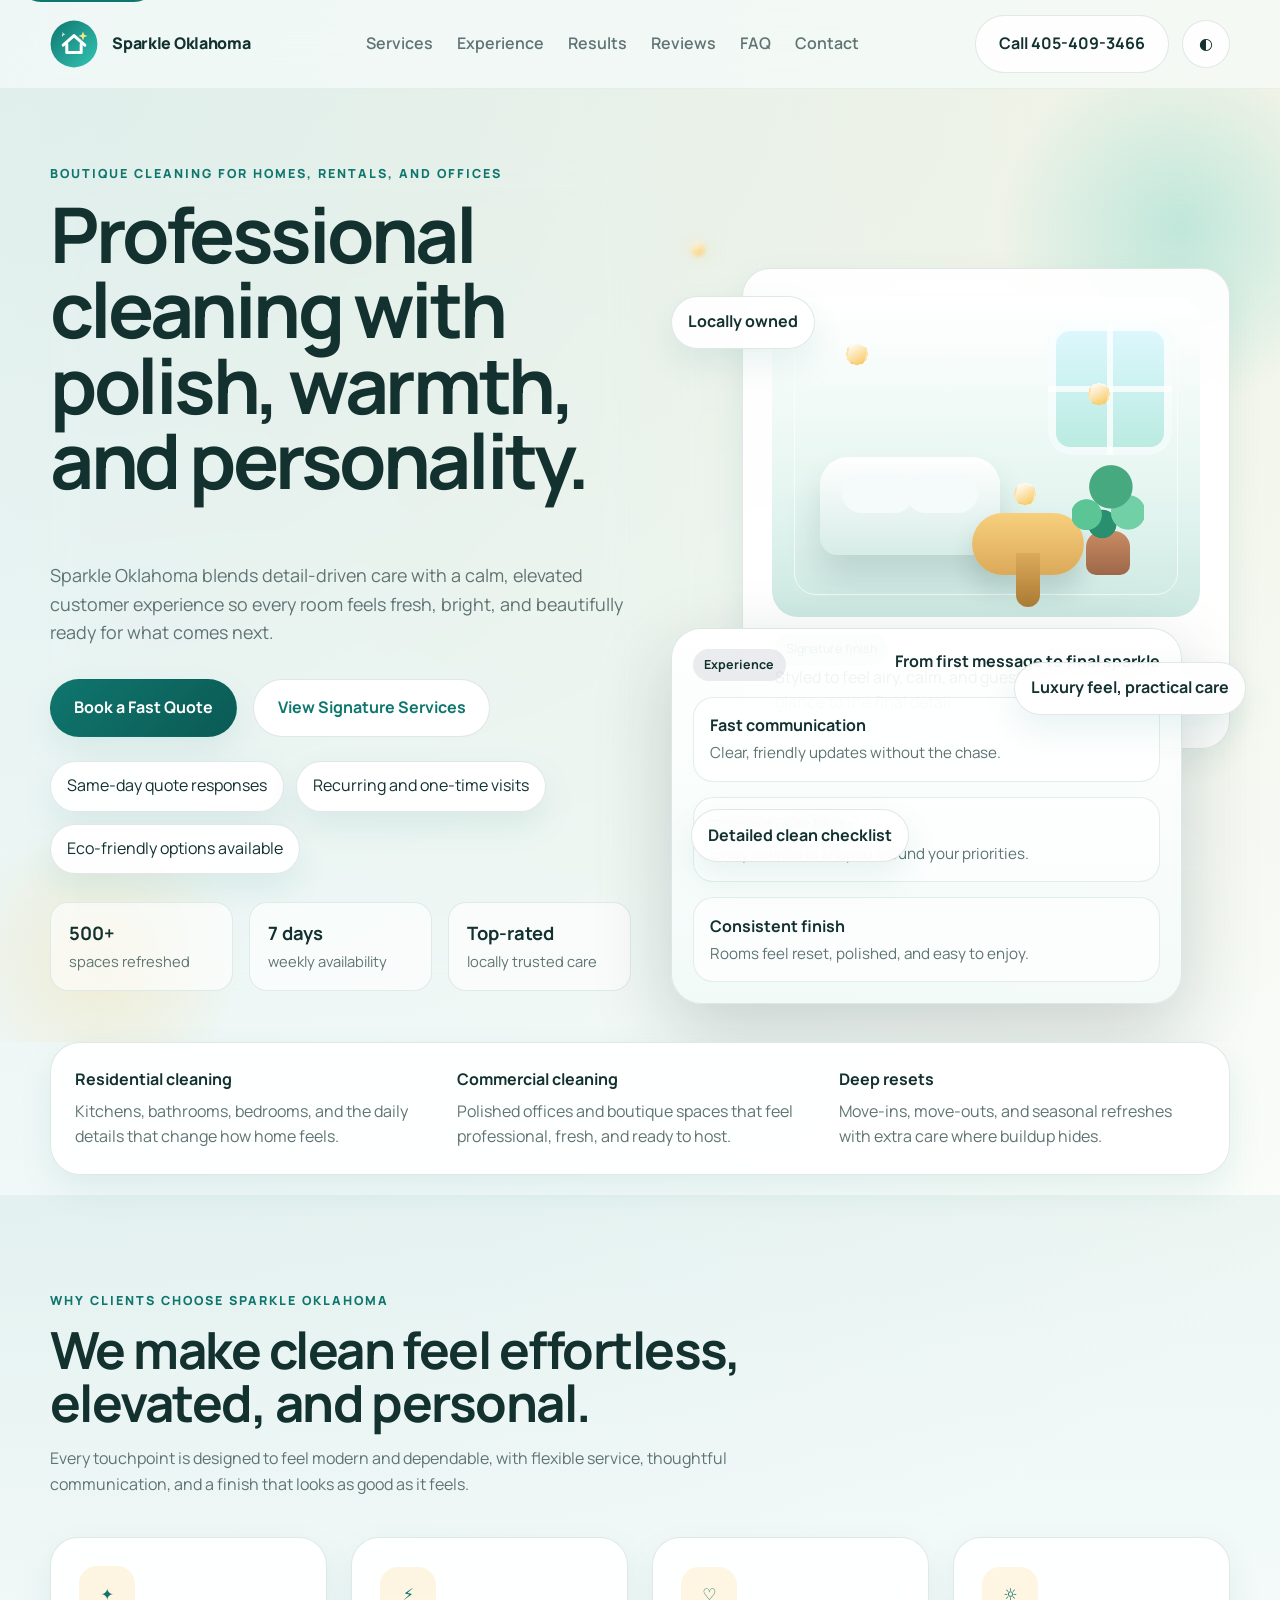
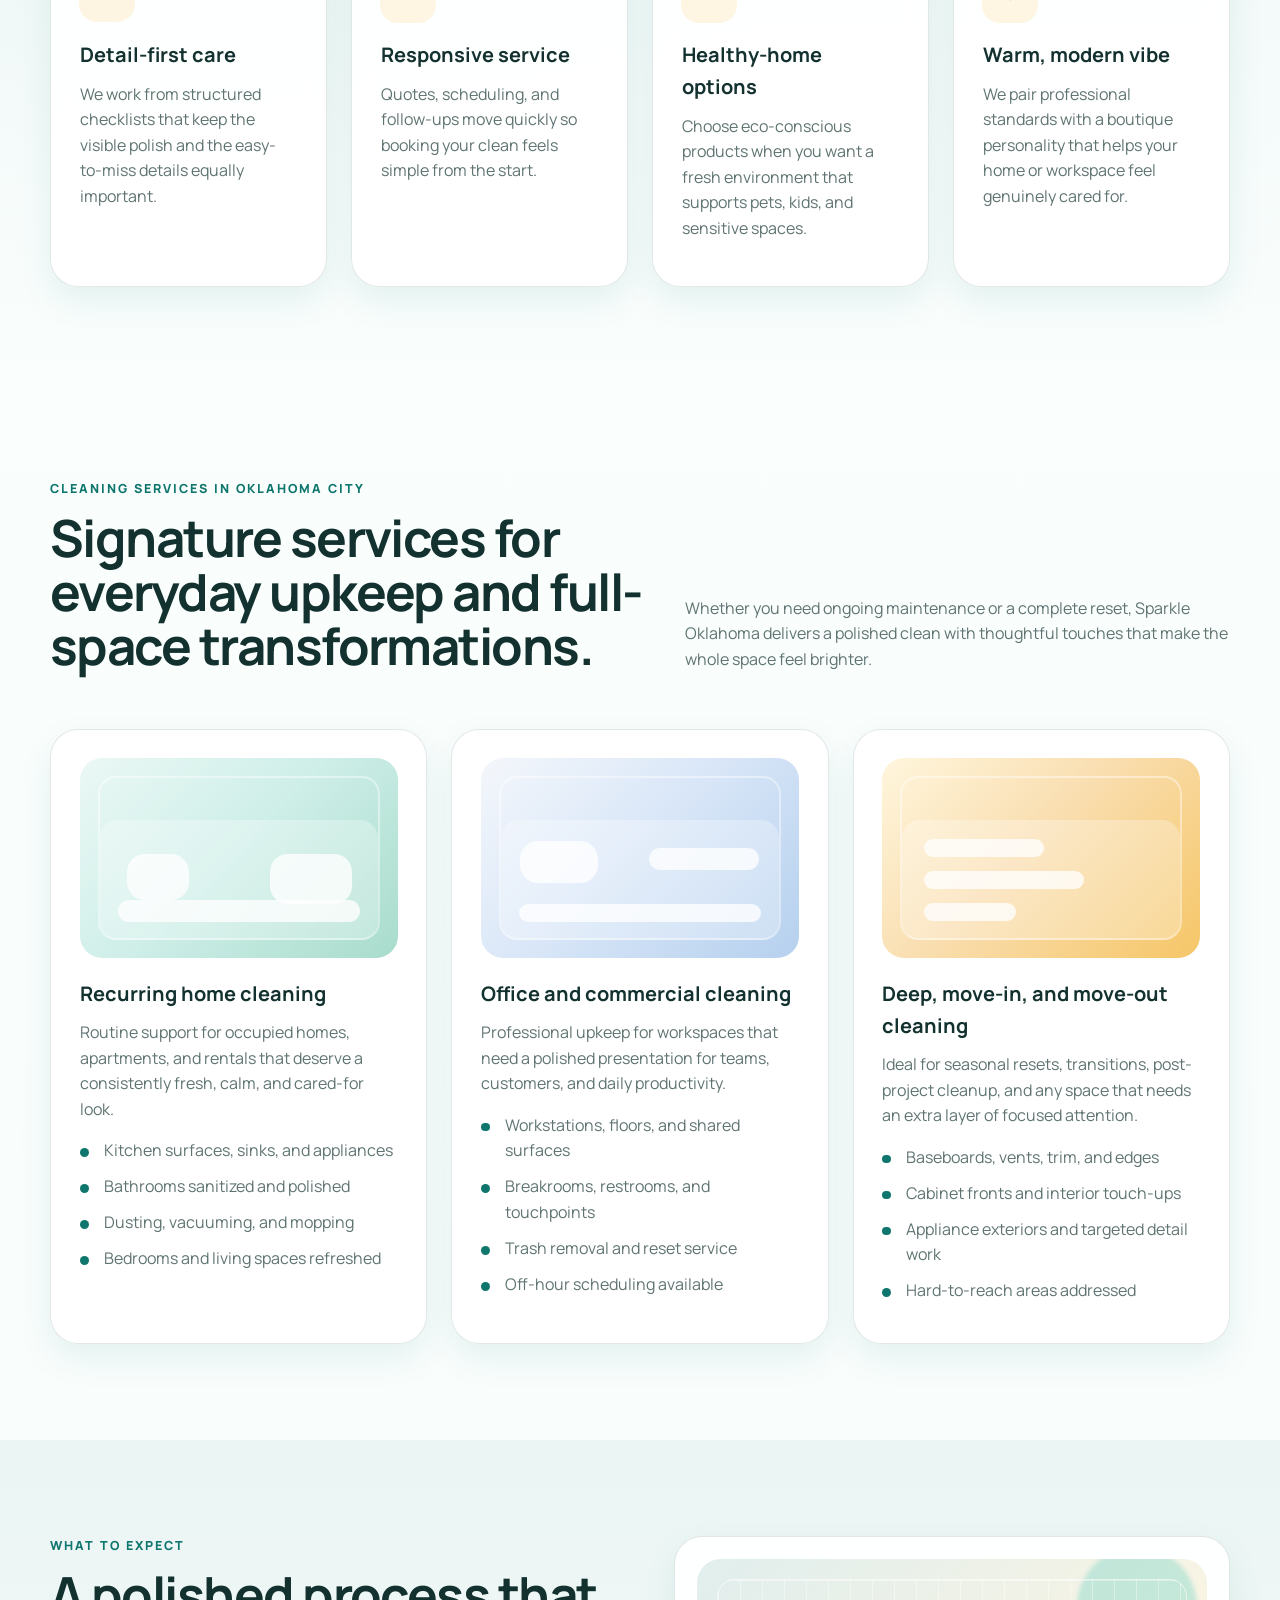
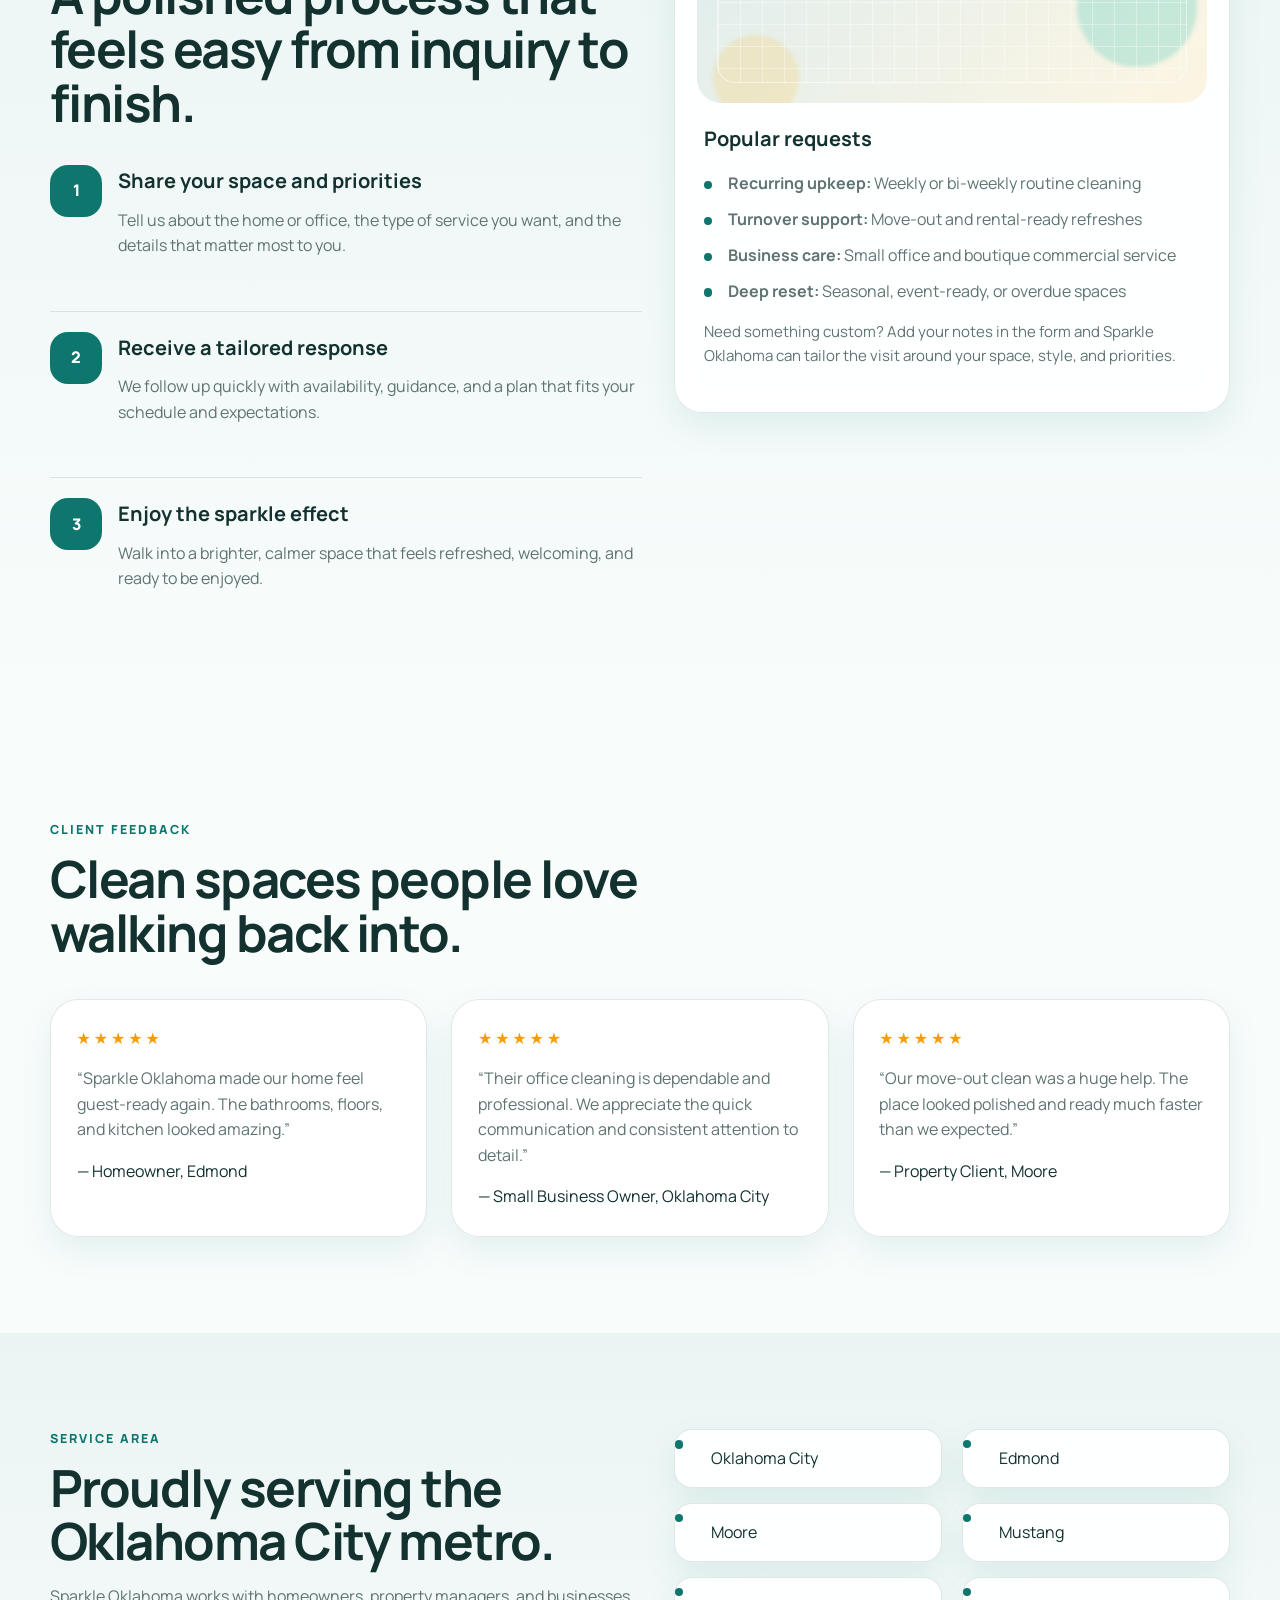
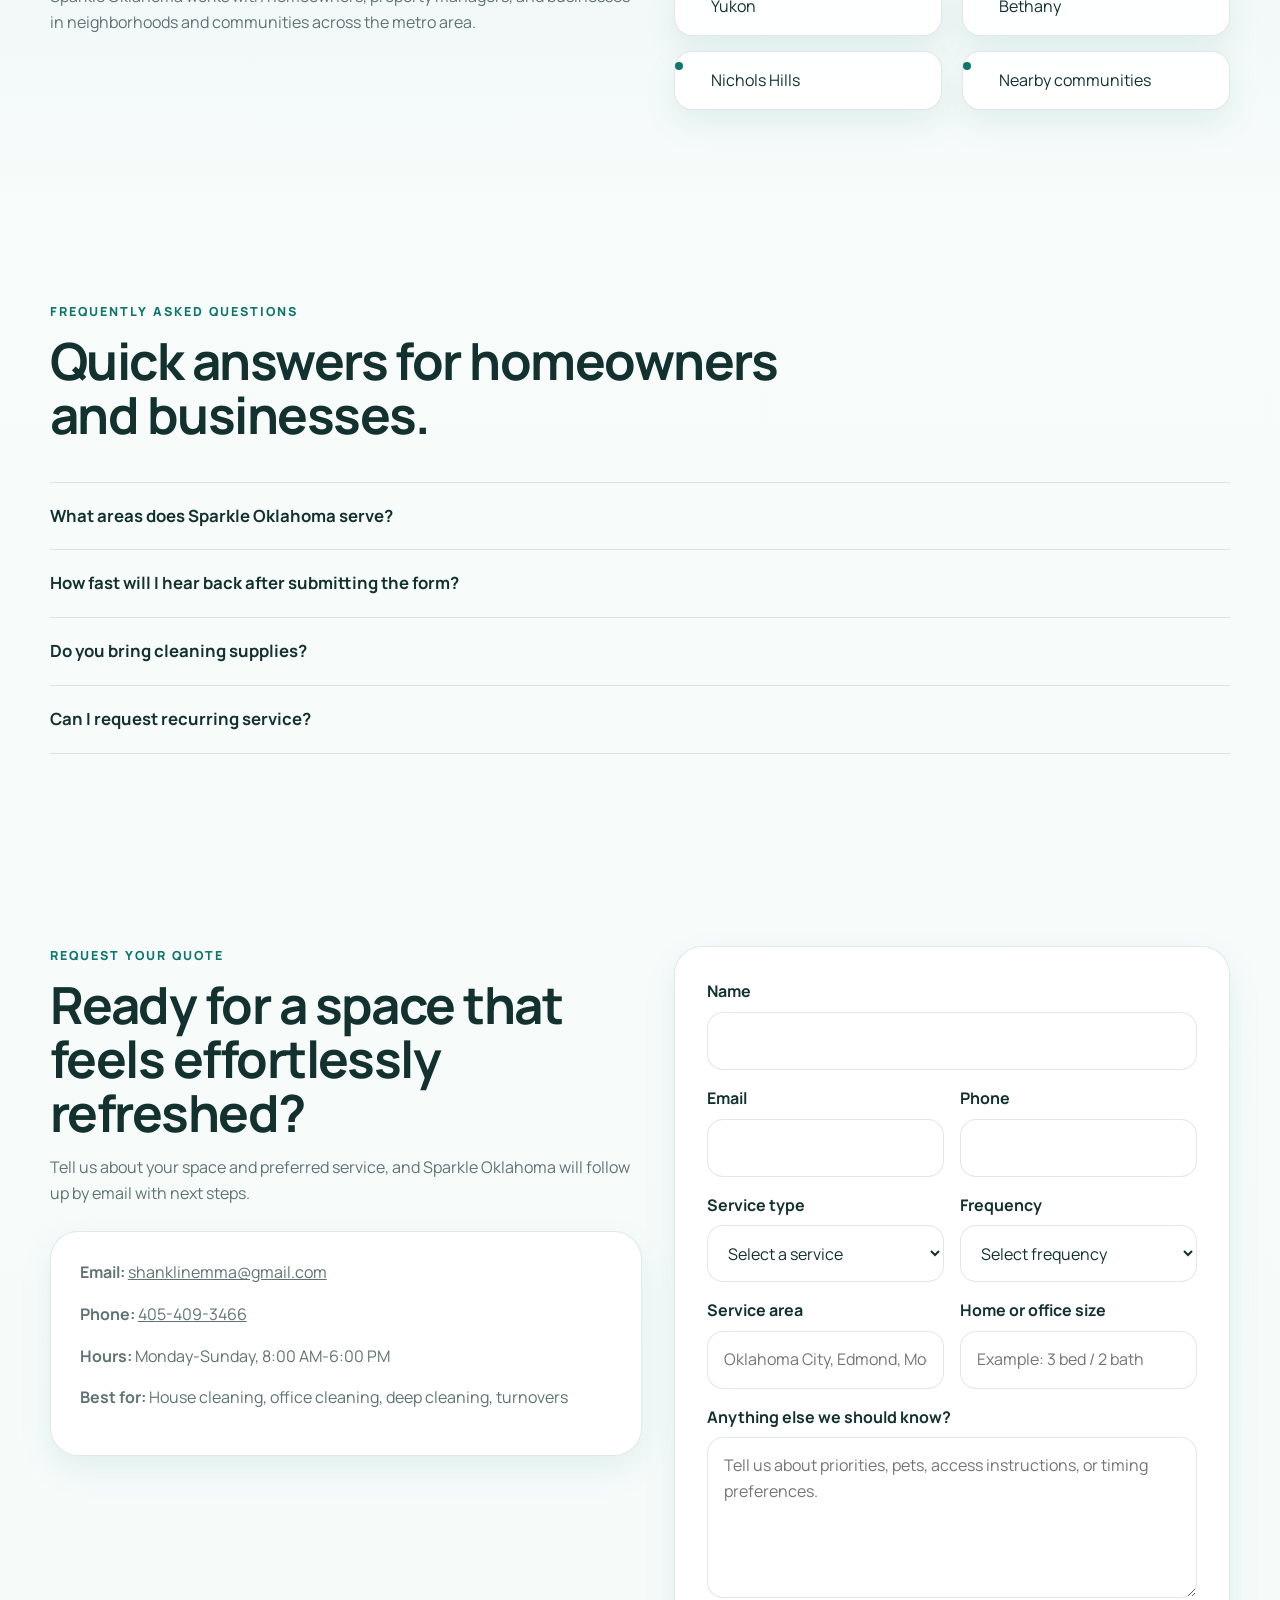
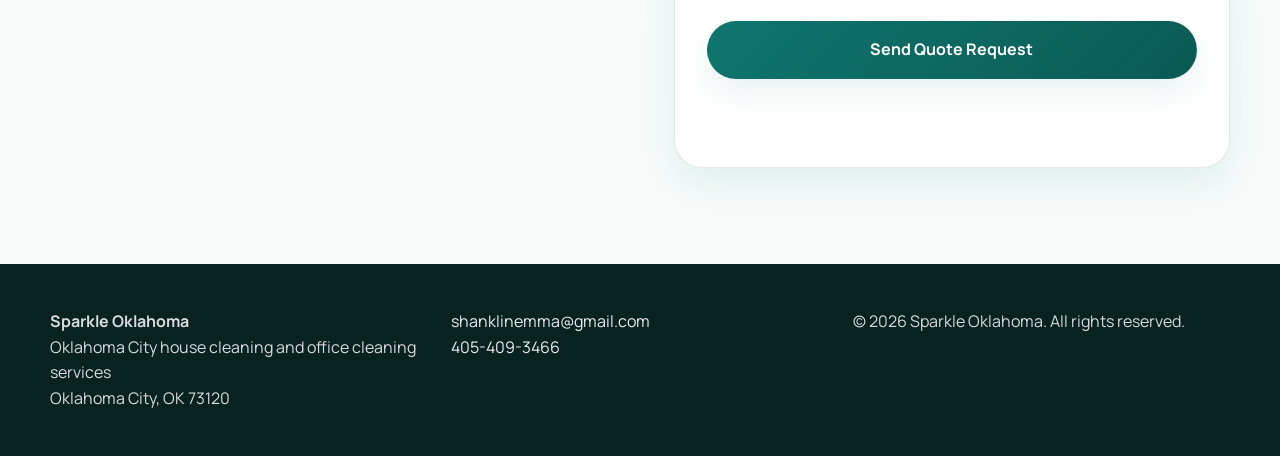
==== commit d0d185b7: "Implement modern homepage redesign Co-authored-by: tommygoverstreet <35720836+tommygoverstreet@users" ====
--- a/index.html
+++ b/index.html
@@ -3,9 +3,9 @@
 <head>
   <meta charset="UTF-8" />
   <meta name="viewport" content="width=device-width, initial-scale=1" />
-  <title>Sparkle Oklahoma | House Cleaning Services in Oklahoma City</title>
-  <meta name="description" content="Sparkle Oklahoma delivers trusted house cleaning, deep cleaning, and office cleaning services across Oklahoma City with fast quotes, flexible scheduling, and detail-driven care." />
-  <meta name="keywords" content="Oklahoma City house cleaning, cleaning service OKC, residential cleaning Oklahoma City, office cleaning OKC, deep cleaning Oklahoma" />
+  <title>Sparkle Oklahoma | Elevated Cleaning Services in Oklahoma City</title>
+  <meta name="description" content="Sparkle Oklahoma delivers polished home and office cleaning across Oklahoma City with modern care, flexible scheduling, and a warm boutique experience." />
+  <meta name="keywords" content="Oklahoma City house cleaning, modern cleaning service OKC, residential cleaning Oklahoma City, office cleaning OKC, deep cleaning Oklahoma" />
   <meta name="author" content="Sparkle Oklahoma" />
   <meta name="robots" content="index, follow, max-image-preview:large, max-snippet:-1, max-video-preview:-1" />
   <meta name="theme-color" content="#0f766e" />
@@ -19,16 +19,16 @@
   <link rel="stylesheet" href="https://fonts.googleapis.com/css2?family=Manrope:wght@400;500;600;700;800&display=swap" />
   <meta property="og:locale" content="en_US" />
   <meta property="og:type" content="website" />
-  <meta property="og:title" content="Sparkle Oklahoma | House Cleaning Services in Oklahoma City" />
-  <meta property="og:description" content="Reliable residential, deep, and commercial cleaning with flexible scheduling and fast quote requests in the OKC metro." />
+  <meta property="og:title" content="Sparkle Oklahoma | Elevated Cleaning Services in Oklahoma City" />
+  <meta property="og:description" content="Boutique residential, deep, and commercial cleaning with a polished customer experience across the OKC metro." />
   <meta property="og:url" content="https://sparkleoklahoma.com/" />
   <meta property="og:site_name" content="Sparkle Oklahoma" />
   <meta property="og:image" content="https://sparkleoklahoma.com/assets/social-preview.svg" />
   <meta property="og:image:type" content="image/svg+xml" />
   <meta property="og:image:alt" content="Sparkle Oklahoma cleaning services in Oklahoma City" />
   <meta name="twitter:card" content="summary_large_image" />
-  <meta name="twitter:title" content="Sparkle Oklahoma | House Cleaning Services in Oklahoma City" />
-  <meta name="twitter:description" content="Fast quotes, trusted cleaners, and sparkling results for Oklahoma City homes and businesses." />
+  <meta name="twitter:title" content="Sparkle Oklahoma | Elevated Cleaning Services in Oklahoma City" />
+  <meta name="twitter:description" content="Professional cleaning with personality, polished details, and flexible support for Oklahoma City homes and businesses." />
   <meta name="twitter:image" content="https://sparkleoklahoma.com/assets/social-preview.svg" />
   <script type="application/ld+json">
   {
@@ -191,7 +191,7 @@
       </a>
       <nav class="nav" aria-label="Primary navigation">
         <a href="#services">Services</a>
-        <a href="#why">Why Us</a>
+        <a href="#experience">Experience</a>
         <a href="#results">Results</a>
         <a href="#reviews">Reviews</a>
         <a href="#faq">FAQ</a>
@@ -207,14 +207,20 @@
 
   <main id="main-content">
     <section id="home" class="hero">
+      <div class="hero-background" aria-hidden="true">
+        <div class="glow glow-one"></div>
+        <div class="glow glow-two"></div>
+        <div class="spark spark-one"></div>
+        <div class="spark spark-two"></div>
+      </div>
       <div class="container hero-inner">
-        <div class="hero-copy">
-          <p class="eyebrow">Trusted cleaning for homes, rentals, and offices</p>
-          <h1>Walk into a cleaner, calmer Oklahoma City space.</h1>
-          <p class="hero-text">From recurring housekeeping to detail-rich deep cleans, Sparkle Oklahoma helps busy homeowners and local businesses stay guest-ready, stress-free, and shining.</p>
+        <div class="hero-copy reveal">
+          <p class="eyebrow">Boutique cleaning for homes, rentals, and offices</p>
+          <h1>Professional cleaning with polish, warmth, and personality.</h1>
+          <p class="hero-text">Sparkle Oklahoma blends detail-driven care with a calm, elevated customer experience so every room feels fresh, bright, and beautifully ready for what comes next.</p>
           <div class="hero-actions">
-            <a href="#contact" class="btn primary">Get a Fast Quote</a>
-            <a href="#services" class="btn tertiary">Explore Services</a>
+            <a href="#contact" class="btn primary">Book a Fast Quote</a>
+            <a href="#services" class="btn tertiary">View Signature Services</a>
           </div>
           <ul class="hero-highlights" aria-label="Company highlights">
             <li>Same-day quote responses</li>
@@ -236,70 +242,84 @@
             </div>
           </div>
         </div>
-        <div class="hero-visual" aria-hidden="true">
-          <div class="hero-card before-after-card">
+        <div class="hero-visual reveal" aria-hidden="true">
+          <div class="hero-photo-card card float-card">
+            <div class="room-scene scene-main">
+              <div class="scene-window"></div>
+              <div class="scene-sofa"></div>
+              <div class="scene-table"></div>
+              <div class="scene-plant"></div>
+              <div class="scene-sparkle sparkle-a"></div>
+              <div class="scene-sparkle sparkle-b"></div>
+              <div class="scene-sparkle sparkle-c"></div>
+            </div>
+            <div class="hero-photo-copy">
+              <span class="pill success">Signature finish</span>
+              <p>Styled to feel airy, calm, and guest-ready from the first glance to the final detail.</p>
+            </div>
+          </div>
+          <div class="hero-card experience-card">
             <div class="hero-card-top">
-              <span class="pill">Before</span>
-              <span>Dust, buildup, clutter</span>
-            </div>
-            <div class="before-after before-state"></div>
-            <div class="hero-card-top clean-state-row">
-              <span class="pill success">After</span>
-              <span>Fresh, polished, welcoming</span>
-            </div>
-            <div class="before-after after-state"></div>
+              <span class="pill">Experience</span>
+              <span>From first message to final sparkle</span>
+            </div>
+            <div class="experience-list">
+              <div><strong>Fast communication</strong><span>Clear, friendly updates without the chase.</span></div>
+              <div><strong>Tailored checklists</strong><span>Every service is shaped around your priorities.</span></div>
+              <div><strong>Consistent finish</strong><span>Rooms feel reset, polished, and easy to enjoy.</span></div>
+            </div>
           </div>
           <div class="floating-badge badge-one">Locally owned</div>
-          <div class="floating-badge badge-two">Flexible scheduling</div>
+          <div class="floating-badge badge-two">Luxury feel, practical care</div>
           <div class="floating-badge badge-three">Detailed clean checklist</div>
         </div>
       </div>
     </section>
 
-    <section class="proof-bar" aria-label="Quick proof points">
+    <section class="proof-bar reveal" aria-label="Quick proof points">
       <div class="container proof-grid">
         <div>
           <strong>Residential cleaning</strong>
-          <span>Kitchens, bathrooms, bedrooms, living spaces</span>
+          <span>Kitchens, bathrooms, bedrooms, and the daily details that change how home feels.</span>
         </div>
         <div>
           <strong>Commercial cleaning</strong>
-          <span>Offices, studios, boutique retail, common areas</span>
+          <span>Polished offices and boutique spaces that feel professional, fresh, and ready to host.</span>
         </div>
         <div>
-          <strong>Move & deep cleans</strong>
-          <span>Detailed reset for transitions and seasonal refreshes</span>
-        </div>
-      </div>
-    </section>
-
-    <section id="why" class="section soft-section">
+          <strong>Deep resets</strong>
+          <span>Move-ins, move-outs, and seasonal refreshes with extra care where buildup hides.</span>
+        </div>
+      </div>
+    </section>
+
+    <section id="experience" class="section soft-section">
       <div class="container">
-        <div class="section-heading">
+        <div class="section-heading reveal">
           <p class="eyebrow">Why clients choose Sparkle Oklahoma</p>
-          <h2>Reliable cleaning designed around your routine.</h2>
-          <p>We make it easy to keep your space clean with responsive communication, clear expectations, and consistent quality from the first visit onward.</p>
+          <h2>We make clean feel effortless, elevated, and personal.</h2>
+          <p>Every touchpoint is designed to feel modern and dependable, with flexible service, thoughtful communication, and a finish that looks as good as it feels.</p>
         </div>
         <div class="grid four feature-grid">
-          <article class="card feature-card">
-            <div class="feature-icon">✓</div>
+          <article class="card feature-card reveal">
+            <div class="feature-icon">✦</div>
             <h3>Detail-first care</h3>
-            <p>We follow a structured checklist so high-touch areas, visible surfaces, and finishing details never get skipped.</p>
-          </article>
-          <article class="card feature-card">
-            <div class="feature-icon">⏱</div>
-            <h3>Fast communication</h3>
-            <p>Questions, quote requests, and scheduling updates are handled quickly so you are never left waiting.</p>
-          </article>
-          <article class="card feature-card">
-            <div class="feature-icon">♻</div>
+            <p>We work from structured checklists that keep the visible polish and the easy-to-miss details equally important.</p>
+          </article>
+          <article class="card feature-card reveal">
+            <div class="feature-icon">⚡</div>
+            <h3>Responsive service</h3>
+            <p>Quotes, scheduling, and follow-ups move quickly so booking your clean feels simple from the start.</p>
+          </article>
+          <article class="card feature-card reveal">
+            <div class="feature-icon">♡</div>
             <h3>Healthy-home options</h3>
-            <p>Ask for eco-conscious products when you want a clean that supports kids, pets, and sensitive spaces.</p>
-          </article>
-          <article class="card feature-card">
-            <div class="feature-icon">★</div>
-            <h3>Flexible plans</h3>
-            <p>Choose one-time, weekly, bi-weekly, monthly, turnover, or custom cleaning support that fits your needs.</p>
+            <p>Choose eco-conscious products when you want a fresh environment that supports pets, kids, and sensitive spaces.</p>
+          </article>
+          <article class="card feature-card reveal">
+            <div class="feature-icon">☼</div>
+            <h3>Warm, modern vibe</h3>
+            <p>We pair professional standards with a boutique personality that helps your home or workspace feel genuinely cared for.</p>
           </article>
         </div>
       </div>
@@ -307,18 +327,22 @@
 
     <section id="services" class="section">
       <div class="container">
-        <div class="section-heading split-heading">
+        <div class="section-heading split-heading reveal">
           <div>
             <p class="eyebrow">Cleaning services in Oklahoma City</p>
-            <h2>Every visit is tailored to the space and the level of clean you need.</h2>
-          </div>
-          <p>Whether you need ongoing maintenance or a full reset, we deliver dependable cleaning that helps your property feel polished, healthy, and ready for everyday life.</p>
+            <h2>Signature services for everyday upkeep and full-space transformations.</h2>
+          </div>
+          <p>Whether you need ongoing maintenance or a complete reset, Sparkle Oklahoma delivers a polished clean with thoughtful touches that make the whole space feel brighter.</p>
         </div>
         <div class="grid three service-grid">
-          <article class="card service-card">
-            <div class="service-art service-art-home" aria-hidden="true"></div>
+          <article class="card service-card reveal">
+            <div class="service-art service-art-home" aria-hidden="true">
+              <div class="mini-scene mini-home">
+                <span></span><span></span><span></span>
+              </div>
+            </div>
             <h3>Recurring home cleaning</h3>
-            <p>Routine service for occupied homes, apartments, and rentals that need a consistently fresh look and feel.</p>
+            <p>Routine support for occupied homes, apartments, and rentals that deserve a consistently fresh, calm, and cared-for look.</p>
             <ul class="list check-list">
               <li>Kitchen surfaces, sinks, and appliances</li>
               <li>Bathrooms sanitized and polished</li>
@@ -326,10 +350,14 @@
               <li>Bedrooms and living spaces refreshed</li>
             </ul>
           </article>
-          <article class="card service-card">
-            <div class="service-art service-art-office" aria-hidden="true"></div>
+          <article class="card service-card reveal">
+            <div class="service-art service-art-office" aria-hidden="true">
+              <div class="mini-scene mini-office">
+                <span></span><span></span><span></span>
+              </div>
+            </div>
             <h3>Office and commercial cleaning</h3>
-            <p>Professional upkeep for workspaces that need a welcoming appearance for teams, customers, and guests.</p>
+            <p>Professional upkeep for workspaces that need a polished presentation for teams, customers, and daily productivity.</p>
             <ul class="list check-list">
               <li>Workstations, floors, and shared surfaces</li>
               <li>Breakrooms, restrooms, and touchpoints</li>
@@ -337,10 +365,14 @@
               <li>Off-hour scheduling available</li>
             </ul>
           </article>
-          <article class="card service-card">
-            <div class="service-art service-art-deep" aria-hidden="true"></div>
+          <article class="card service-card reveal">
+            <div class="service-art service-art-deep" aria-hidden="true">
+              <div class="mini-scene mini-deep">
+                <span></span><span></span><span></span>
+              </div>
+            </div>
             <h3>Deep, move-in, and move-out cleaning</h3>
-            <p>Ideal for seasonal resets, property turnovers, post-project cleanup, and spaces that need extra attention.</p>
+            <p>Ideal for seasonal resets, transitions, post-project cleanup, and any space that needs an extra layer of focused attention.</p>
             <ul class="list check-list">
               <li>Baseboards, vents, trim, and edges</li>
               <li>Cabinet fronts and interior touch-ups</li>
@@ -354,64 +386,69 @@
 
     <section id="results" class="section alt-section">
       <div class="container results-layout">
-        <div>
+        <div class="reveal">
           <p class="eyebrow">What to expect</p>
-          <h2>A simple process that keeps booking easy.</h2>
+          <h2>A polished process that feels easy from inquiry to finish.</h2>
           <div class="timeline">
-            <div class="timeline-item">
+            <div class="timeline-item reveal">
               <span>1</span>
               <div>
-                <h3>Tell us about your space</h3>
-                <p>Share your home or business size, service type, and any priorities through the quote form.</p>
-              </div>
-            </div>
-            <div class="timeline-item">
+                <h3>Share your space and priorities</h3>
+                <p>Tell us about the home or office, the type of service you want, and the details that matter most to you.</p>
+              </div>
+            </div>
+            <div class="timeline-item reveal">
               <span>2</span>
               <div>
-                <h3>Receive a quick response</h3>
-                <p>We follow up with availability, pricing guidance, and next steps to confirm your visit.</p>
-              </div>
-            </div>
-            <div class="timeline-item">
+                <h3>Receive a tailored response</h3>
+                <p>We follow up quickly with availability, guidance, and a plan that fits your schedule and expectations.</p>
+              </div>
+            </div>
+            <div class="timeline-item reveal">
               <span>3</span>
               <div>
-                <h3>Enjoy the sparkle</h3>
-                <p>Walk into a cleaner, brighter, more comfortable space that feels ready for life and work.</p>
-              </div>
-            </div>
-          </div>
-        </div>
-        <aside class="results-panel card">
-          <h3>Popular cleaning requests</h3>
+                <h3>Enjoy the sparkle effect</h3>
+                <p>Walk into a brighter, calmer space that feels refreshed, welcoming, and ready to be enjoyed.</p>
+              </div>
+            </div>
+          </div>
+        </div>
+        <aside class="results-panel card reveal">
+          <div class="results-scene" aria-hidden="true">
+            <div class="results-orb orb-one"></div>
+            <div class="results-orb orb-two"></div>
+            <div class="results-grid"></div>
+          </div>
+          <h3>Popular requests</h3>
           <ul class="list stats-list">
             <li><strong>Recurring upkeep:</strong> Weekly or bi-weekly routine cleaning</li>
             <li><strong>Turnover support:</strong> Move-out and rental-ready refreshes</li>
             <li><strong>Business care:</strong> Small office and boutique commercial service</li>
             <li><strong>Deep reset:</strong> Seasonal, event-ready, or overdue spaces</li>
           </ul>
-          <p class="microcopy">Need something custom? Add details in the form and Sparkle Oklahoma can tailor the visit to your priorities.</p>
+          <p class="microcopy">Need something custom? Add your notes in the form and Sparkle Oklahoma can tailor the visit around your space, style, and priorities.</p>
         </aside>
       </div>
     </section>
 
     <section id="reviews" class="section">
       <div class="container">
-        <div class="section-heading">
+        <div class="section-heading reveal">
           <p class="eyebrow">Client feedback</p>
-          <h2>Clean spaces people love coming back to.</h2>
+          <h2>Clean spaces people love walking back into.</h2>
         </div>
         <div class="grid three review-grid">
-          <article class="quote review-card">
+          <article class="quote review-card reveal">
             <div class="rating" aria-label="5 out of 5 stars">★★★★★</div>
             <p>“Sparkle Oklahoma made our home feel guest-ready again. The bathrooms, floors, and kitchen looked amazing.”</p>
             <span>— Homeowner, Edmond</span>
           </article>
-          <article class="quote review-card">
+          <article class="quote review-card reveal">
             <div class="rating" aria-label="5 out of 5 stars">★★★★★</div>
             <p>“Their office cleaning is dependable and professional. We appreciate the quick communication and consistent attention to detail.”</p>
             <span>— Small Business Owner, Oklahoma City</span>
           </article>
-          <article class="quote review-card">
+          <article class="quote review-card reveal">
             <div class="rating" aria-label="5 out of 5 stars">★★★★★</div>
             <p>“Our move-out clean was a huge help. The place looked polished and ready much faster than we expected.”</p>
             <span>— Property Client, Moore</span>
@@ -422,12 +459,12 @@
 
     <section class="section alt-section coverage-section">
       <div class="container coverage-layout">
-        <div>
+        <div class="reveal">
           <p class="eyebrow">Service area</p>
           <h2>Proudly serving the Oklahoma City metro.</h2>
           <p>Sparkle Oklahoma works with homeowners, property managers, and businesses in neighborhoods and communities across the metro area.</p>
         </div>
-        <ul class="coverage-list">
+        <ul class="coverage-list reveal">
           <li>Oklahoma City</li>
           <li>Edmond</li>
           <li>Moore</li>
@@ -442,11 +479,11 @@
 
     <section id="faq" class="section">
       <div class="container">
-        <div class="section-heading">
+        <div class="section-heading reveal">
           <p class="eyebrow">Frequently asked questions</p>
           <h2>Quick answers for homeowners and businesses.</h2>
         </div>
-        <div class="faq-list">
+        <div class="faq-list reveal">
           <div class="faq-item">
             <button class="faq-question" aria-expanded="false">What areas does Sparkle Oklahoma serve?</button>
             <div class="faq-answer">
@@ -477,9 +514,9 @@
 
     <section id="contact" class="section contact-section">
       <div class="container contact-layout">
-        <div class="contact-copy">
+        <div class="contact-copy reveal">
           <p class="eyebrow">Request your quote</p>
-          <h2>Ready for a sparkling clean?</h2>
+          <h2>Ready for a space that feels effortlessly refreshed?</h2>
           <p>Tell us about your space and preferred service, and Sparkle Oklahoma will follow up by email with next steps.</p>
           <div class="contact-details card">
             <p><strong>Email:</strong> <a href="mailto:shanklinemma@gmail.com">shanklinemma@gmail.com</a></p>
@@ -488,7 +525,7 @@
             <p><strong>Best for:</strong> House cleaning, office cleaning, deep cleaning, turnovers</p>
           </div>
         </div>
-        <div class="contact-form-wrap card">
+        <div class="contact-form-wrap card reveal">
           <form id="contactForm" action="https://formsubmit.co/ajax/shanklinemma@gmail.com" method="POST" novalidate>
             <input type="hidden" name="_subject" value="New Sparkle Oklahoma quote request" />
             <input type="hidden" name="_template" value="table" />
--- a/styles.css
+++ b/styles.css
@@ -1,50 +1,57 @@
 :root {
-  --bg: #f7faf9;
-  --surface: rgba(255, 255, 255, 0.9);
-  --surface-strong: #ffffff;
-  --surface-dark: #092c2a;
+  --bg: #f6fbfa;
+  --surface: rgba(255, 255, 255, 0.76);
+  --surface-strong: rgba(255, 255, 255, 0.92);
+  --surface-dark: #082220;
+  --surface-accent: #e8f7f3;
   --text: #12312f;
   --muted: #5f7472;
-  --line: #d8e7e4;
+  --line: rgba(16, 63, 59, 0.12);
   --brand: #0f766e;
-  --brand-dark: #0a5b55;
-  --accent: #fbbf24;
-  --accent-soft: #fef3c7;
+  --brand-dark: #0b5a54;
+  --brand-soft: rgba(15, 118, 110, 0.12);
+  --accent: #f8c75d;
+  --accent-soft: rgba(248, 199, 93, 0.18);
   --success: #0f9f75;
-  --shadow-sm: 0 10px 30px rgba(15, 118, 110, 0.08);
-  --shadow-lg: 0 24px 70px rgba(9, 44, 42, 0.16);
-  --radius: 24px;
-  --radius-sm: 16px;
+  --shadow-sm: 0 14px 34px rgba(15, 118, 110, 0.09);
+  --shadow-lg: 0 28px 80px rgba(10, 34, 32, 0.18);
+  --radius: 28px;
+  --radius-sm: 18px;
   --max-width: 1180px;
   --transition: 220ms ease;
 }
 
 :root.dark {
-  --bg: #071a19;
-  --surface: rgba(12, 40, 38, 0.92);
-  --surface-strong: #12312f;
+  --bg: #061716;
+  --surface: rgba(8, 33, 31, 0.74);
+  --surface-strong: rgba(13, 42, 40, 0.94);
   --surface-dark: #021110;
-  --text: #f1faf8;
-  --muted: #b1c8c4;
+  --surface-accent: rgba(18, 57, 54, 0.95);
+  --text: #eefaf8;
+  --muted: #b4ccc8;
   --line: rgba(177, 200, 196, 0.18);
-  --brand: #3ac4b5;
-  --brand-dark: #8ce4d9;
+  --brand: #41c7b8;
+  --brand-dark: #89e3d8;
+  --brand-soft: rgba(65, 199, 184, 0.15);
   --accent: #f7c948;
   --accent-soft: rgba(247, 201, 72, 0.12);
-  --shadow-sm: 0 10px 30px rgba(0, 0, 0, 0.22);
-  --shadow-lg: 0 24px 70px rgba(0, 0, 0, 0.35);
-}
-
-* , *::before, *::after { box-sizing: border-box; }
+  --success: #41d7a4;
+  --shadow-sm: 0 14px 34px rgba(0, 0, 0, 0.28);
+  --shadow-lg: 0 28px 80px rgba(0, 0, 0, 0.42);
+}
+
+*, *::before, *::after { box-sizing: border-box; }
 html { scroll-behavior: smooth; }
 body {
   margin: 0;
   font-family: "Manrope", system-ui, sans-serif;
   background:
-    radial-gradient(circle at top right, rgba(15, 118, 110, 0.08), transparent 30%),
+    radial-gradient(circle at top left, rgba(15, 118, 110, 0.12), transparent 26%),
+    radial-gradient(circle at top right, rgba(248, 199, 93, 0.12), transparent 20%),
     linear-gradient(180deg, #fbfffe 0%, var(--bg) 100%);
   color: var(--text);
   line-height: 1.6;
+  overflow-x: hidden;
 }
 
 a { color: inherit; }
@@ -64,10 +71,10 @@
 .skip-link:focus { top: 1rem; }
 
 .container { width: min(calc(100% - 2rem), var(--max-width)); margin: 0 auto; }
-.section { padding: 5.5rem 0; }
-.alt-section, .soft-section { background: linear-gradient(180deg, rgba(15,118,110,0.05), rgba(255,255,255,0)); }
-.section-heading { max-width: 720px; margin-bottom: 2.5rem; }
-.split-heading { display: grid; grid-template-columns: 1.1fr 0.9fr; gap: 2rem; align-items: end; max-width: none; }
+.section { padding: 6rem 0; }
+.alt-section, .soft-section { background: linear-gradient(180deg, rgba(15, 118, 110, 0.06), rgba(255, 255, 255, 0)); }
+.section-heading { max-width: 760px; margin-bottom: 2.5rem; }
+.split-heading { display: grid; grid-template-columns: 1.05fr 0.95fr; gap: 2rem; align-items: end; max-width: none; }
 .eyebrow {
   margin: 0 0 0.75rem;
   text-transform: uppercase;
@@ -78,8 +85,8 @@
 }
 
 h1, h2, h3, p { margin-top: 0; }
-h1 { font-size: clamp(2.8rem, 6vw, 4.9rem); line-height: 1; letter-spacing: -0.04em; }
-h2 { font-size: clamp(2rem, 4vw, 3.2rem); line-height: 1.08; letter-spacing: -0.03em; margin-bottom: 1rem; }
+h1 { font-size: clamp(3rem, 6vw, 5.2rem); line-height: 0.98; letter-spacing: -0.045em; }
+h2 { font-size: clamp(2.1rem, 4vw, 3.4rem); line-height: 1.05; letter-spacing: -0.03em; margin-bottom: 1rem; }
 h3 { font-size: 1.25rem; margin-bottom: 0.65rem; }
 p { color: var(--muted); }
 
@@ -87,9 +94,9 @@
   position: sticky;
   top: 0;
   z-index: 20;
-  background: rgba(247, 250, 249, 0.82);
-  backdrop-filter: blur(18px);
-  border-bottom: 1px solid rgba(216, 231, 228, 0.75);
+  background: rgba(246, 251, 250, 0.72);
+  backdrop-filter: blur(20px);
+  border-bottom: 1px solid rgba(216, 231, 228, 0.55);
 }
 .header-shell {
   display: flex;
@@ -123,7 +130,7 @@
   align-items: center;
   justify-content: center;
   gap: 0.45rem;
-  padding: 0.92rem 1.45rem;
+  padding: 0.95rem 1.45rem;
   border-radius: 999px;
   text-decoration: none;
   border: 1px solid transparent;
@@ -143,14 +150,73 @@
 .header-phone { white-space: nowrap; }
 .full-width { width: 100%; }
 
-.hero { padding: 4.5rem 0 3rem; position: relative; overflow: hidden; }
+.hero {
+  padding: 4.7rem 0 3.2rem;
+  position: relative;
+  overflow: hidden;
+}
+.hero-background { position: absolute; inset: 0; pointer-events: none; }
+.glow, .spark {
+  position: absolute;
+  border-radius: 999px;
+  filter: blur(2px);
+}
+.glow-one {
+  width: 360px;
+  height: 360px;
+  top: -40px;
+  right: -80px;
+  background: radial-gradient(circle, rgba(65, 199, 184, 0.28), transparent 70%);
+  animation: drift 11s ease-in-out infinite;
+}
+.glow-two {
+  width: 280px;
+  height: 280px;
+  bottom: -60px;
+  left: -40px;
+  background: radial-gradient(circle, rgba(248, 199, 93, 0.22), transparent 72%);
+  animation: drift 12s ease-in-out infinite reverse;
+}
+.spark {
+  width: 14px;
+  height: 14px;
+  background: linear-gradient(135deg, rgba(255,255,255,0.85), rgba(248, 199, 93, 0.9));
+  box-shadow: 0 0 20px rgba(248, 199, 93, 0.35);
+  transform: rotate(45deg);
+}
+.spark::before,
+.spark::after {
+  content: "";
+  position: absolute;
+  inset: 0;
+  background: inherit;
+  border-radius: inherit;
+}
+.spark::before { transform: rotate(30deg); }
+.spark::after { transform: rotate(-30deg); }
+.spark-one { top: 16%; left: 54%; animation: twinkle 4s ease-in-out infinite; }
+.spark-two { top: 62%; right: 14%; animation: twinkle 4.8s ease-in-out infinite; }
+
 .hero-inner {
+  position: relative;
   display: grid;
-  grid-template-columns: minmax(0, 1.05fr) minmax(320px, 0.95fr);
+  grid-template-columns: minmax(0, 1.02fr) minmax(360px, 0.98fr);
   gap: 2.5rem;
   align-items: center;
 }
-.hero-text { font-size: 1.1rem; max-width: 54ch; }
+.hero-copy,
+.hero-visual,
+.card,
+.quote,
+.proof-grid,
+.contact-details,
+.contact-form-wrap,
+.coverage-list li,
+.hero-trust div,
+.floating-badge {
+  backdrop-filter: blur(12px);
+}
+.hero-text { font-size: 1.12rem; max-width: 55ch; }
 .hero-actions { display: flex; flex-wrap: wrap; gap: 1rem; margin: 2rem 0 1.5rem; }
 .hero-highlights {
   display: flex;
@@ -163,7 +229,7 @@
 .hero-highlights li {
   background: var(--surface-strong);
   border: 1px solid var(--line);
-  padding: 0.7rem 1rem;
+  padding: 0.72rem 1rem;
   border-radius: 999px;
   color: var(--text);
   box-shadow: var(--shadow-sm);
@@ -176,52 +242,157 @@
 .hero-trust div {
   padding: 1rem 1.1rem;
   border-radius: var(--radius-sm);
-  background: rgba(255,255,255,0.72);
+  background: rgba(255,255,255,0.62);
   border: 1px solid rgba(216, 231, 228, 0.8);
 }
 .hero-trust strong { display: block; font-size: 1.15rem; color: var(--text); }
 .hero-trust span { color: var(--muted); font-size: 0.92rem; }
 
-.hero-visual { position: relative; min-height: 560px; }
+.hero-visual { position: relative; min-height: 620px; }
+.float-card { animation: float 7s ease-in-out infinite; }
+.hero-photo-card {
+  position: absolute;
+  top: 0;
+  right: 0;
+  left: 4.4rem;
+  padding: 1.2rem;
+  border-radius: 34px;
+}
 .hero-card {
   position: absolute;
   right: 0;
-  left: 3rem;
-  top: 1.5rem;
+  left: 0;
   padding: 1.3rem;
-  border-radius: 32px;
-  background: linear-gradient(180deg, rgba(255,255,255,0.98), rgba(242,250,248,0.95));
+  border-radius: 30px;
+  background: linear-gradient(180deg, rgba(255,255,255,0.92), rgba(242,250,248,0.92));
   border: 1px solid rgba(216, 231, 228, 0.9);
   box-shadow: var(--shadow-lg);
 }
-.hero-card-top { display: flex; justify-content: space-between; gap: 1rem; margin-bottom: 0.8rem; color: var(--text); font-weight: 700; }
-.before-after {
-  height: 165px;
+.experience-card { top: 360px; right: 3rem; left: 0; }
+.hero-card-top { display: flex; justify-content: space-between; gap: 1rem; margin-bottom: 1rem; color: var(--text); font-weight: 700; }
+.room-scene {
+  position: relative;
+  height: 320px;
+  border-radius: 26px;
+  overflow: hidden;
+  background:
+    linear-gradient(180deg, rgba(255,255,255,0.92), rgba(228, 245, 240, 0.9) 58%, rgba(203, 232, 225, 0.95) 100%);
+}
+.scene-main::before {
+  content: "";
+  position: absolute;
+  inset: 22px;
   border-radius: 22px;
-  margin-bottom: 1rem;
-  position: relative;
-  overflow: hidden;
-}
-.before-state {
+  border: 1px solid rgba(255,255,255,0.7);
+}
+.scene-window {
+  position: absolute;
+  top: 26px;
+  right: 28px;
+  width: 124px;
+  height: 132px;
+  border-radius: 22px;
+  background: linear-gradient(180deg, #dff8ff, #b8eadf);
+  box-shadow: inset 0 0 0 8px rgba(255,255,255,0.82);
+}
+.scene-window::before,
+.scene-window::after {
+  content: "";
+  position: absolute;
+  background: rgba(255,255,255,0.78);
+}
+.scene-window::before { inset: 50% 0 auto; height: 6px; transform: translateY(-50%); }
+.scene-window::after { inset: 0 50% 0 auto; width: 6px; transform: translateX(50%); }
+.scene-sofa {
+  position: absolute;
+  left: 48px;
+  bottom: 62px;
+  width: 180px;
+  height: 98px;
+  border-radius: 28px 28px 18px 18px;
+  background: linear-gradient(180deg, #ffffff, #d7ece7);
+  box-shadow: 0 22px 34px rgba(18, 49, 47, 0.14);
+}
+.scene-sofa::before,
+.scene-sofa::after {
+  content: "";
+  position: absolute;
+  background: #f4fbfa;
+  border-radius: 20px;
+}
+.scene-sofa::before { width: 72px; height: 40px; left: 22px; top: 16px; }
+.scene-sofa::after { width: 72px; height: 40px; right: 22px; top: 16px; }
+.scene-table {
+  position: absolute;
+  left: 200px;
+  bottom: 42px;
+  width: 112px;
+  height: 62px;
+  border-radius: 999px;
+  background: linear-gradient(180deg, #f7cf7d, #dba95a);
+  box-shadow: 0 16px 24px rgba(18,49,47,0.16);
+}
+.scene-table::before {
+  content: "";
+  position: absolute;
+  width: 24px;
+  height: 54px;
+  background: linear-gradient(180deg, #dba95a, #ad7d36);
+  left: 44px;
+  top: 40px;
+  border-radius: 0 0 16px 16px;
+}
+.scene-plant {
+  position: absolute;
+  right: 56px;
+  bottom: 42px;
+  width: 72px;
+  height: 116px;
+}
+.scene-plant::before {
+  content: "";
+  position: absolute;
+  bottom: 0;
+  left: 14px;
+  width: 44px;
+  height: 44px;
+  border-radius: 16px 16px 10px 10px;
+  background: linear-gradient(180deg, #c98b62, #9d684a);
+}
+.scene-plant::after {
+  content: "";
+  position: absolute;
+  inset: 0;
   background:
-    linear-gradient(180deg, rgba(39,39,42,0.38), rgba(39,39,42,0.15)),
-    linear-gradient(135deg, #cbb8a9, #80675b 58%, #5f5148);
-}
-.after-state {
-  background:
-    radial-gradient(circle at 20% 20%, rgba(255,255,255,0.85), transparent 28%),
-    linear-gradient(135deg, #d8f4ef, #9edfd3 55%, #64c1b0);
-}
-.before-state::before,
-.after-state::before,
-.service-art::before {
-  content: "";
-  position: absolute;
-  inset: 18px;
-  border-radius: 16px;
-  border: 2px solid rgba(255,255,255,0.35);
-}
-.clean-state-row { margin-top: 0.35rem; }
+    radial-gradient(circle at 20% 48%, #5cc596 0 18%, transparent 19%),
+    radial-gradient(circle at 54% 24%, #47a97f 0 22%, transparent 23%),
+    radial-gradient(circle at 78% 46%, #72d0a7 0 20%, transparent 21%),
+    radial-gradient(circle at 42% 56%, #2a8f6f 0 18%, transparent 19%);
+}
+.scene-sparkle {
+  position: absolute;
+  width: 18px;
+  height: 18px;
+  background: linear-gradient(135deg, #ffffff, #f8c75d);
+  transform: rotate(45deg);
+  border-radius: 4px;
+  animation: twinkle 3.8s ease-in-out infinite;
+}
+.scene-sparkle::before,
+.scene-sparkle::after {
+  content: "";
+  position: absolute;
+  inset: 0;
+  border-radius: inherit;
+  background: inherit;
+}
+.scene-sparkle::before { transform: rotate(30deg); }
+.scene-sparkle::after { transform: rotate(-30deg); }
+.sparkle-a { top: 48px; left: 76px; }
+.sparkle-b { top: 88px; right: 92px; animation-delay: 0.8s; }
+.sparkle-c { bottom: 114px; left: 244px; animation-delay: 1.4s; }
+.hero-photo-copy { padding: 1rem 0.2rem 0.2rem; }
+.hero-photo-copy p { margin-bottom: 0; }
 .pill {
   display: inline-flex;
   align-items: center;
@@ -232,6 +403,17 @@
   font-size: 0.78rem;
 }
 .pill.success { background: rgba(15, 159, 117, 0.15); color: var(--success); }
+.experience-list { display: grid; gap: 0.95rem; }
+.experience-list div {
+  display: grid;
+  gap: 0.18rem;
+  padding: 0.95rem 1rem;
+  border-radius: 20px;
+  background: rgba(255,255,255,0.62);
+  border: 1px solid rgba(216, 231, 228, 0.7);
+}
+.experience-list strong { color: var(--text); }
+.experience-list span { color: var(--muted); font-size: 0.95rem; }
 .floating-badge {
   position: absolute;
   padding: 0.8rem 1rem;
@@ -241,22 +423,22 @@
   border-radius: 999px;
   font-weight: 700;
 }
-.badge-one { top: 0; left: 0; }
-.badge-two { right: -1rem; bottom: 8rem; }
-.badge-three { left: 1rem; bottom: 2rem; }
+.badge-one { top: 28px; left: 0; }
+.badge-two { right: -1rem; bottom: 10.8rem; }
+.badge-three { left: 1.2rem; bottom: 1.6rem; }
 
 .proof-bar { padding-bottom: 1.25rem; }
 .proof-grid {
   background: var(--surface-strong);
   border: 1px solid var(--line);
-  border-radius: 28px;
+  border-radius: 30px;
   box-shadow: var(--shadow-sm);
   display: grid;
   grid-template-columns: repeat(3, minmax(0, 1fr));
   gap: 1rem;
-  padding: 1.4rem;
-}
-.proof-grid strong { display: block; margin-bottom: 0.3rem; }
+  padding: 1.5rem;
+}
+.proof-grid strong { display: block; margin-bottom: 0.35rem; }
 .proof-grid span { color: var(--muted); }
 
 .grid { display: grid; gap: 1.5rem; }
@@ -270,6 +452,12 @@
 }
 .card { padding: 1.8rem; }
 .feature-card, .service-card, .review-card { height: 100%; }
+.feature-card, .service-card, .review-card, .results-panel { transition: transform var(--transition), box-shadow var(--transition), border-color var(--transition); }
+.feature-card:hover, .service-card:hover, .review-card:hover, .results-panel:hover {
+  transform: translateY(-4px);
+  box-shadow: var(--shadow-lg);
+  border-color: rgba(15, 118, 110, 0.18);
+}
 .feature-icon {
   width: 56px;
   height: 56px;
@@ -284,7 +472,7 @@
 }
 .service-art {
   position: relative;
-  height: 190px;
+  height: 200px;
   border-radius: 22px;
   margin-bottom: 1.2rem;
   overflow: hidden;
@@ -292,17 +480,36 @@
 .service-art-home { background: linear-gradient(135deg, #ebf8f5, #d0efe9 45%, #a8dccc); }
 .service-art-office { background: linear-gradient(135deg, #f4f7fb, #dae7f8 45%, #b5d0ee); }
 .service-art-deep { background: linear-gradient(135deg, #fff6dd, #f9deb0 45%, #f6c667); }
-.service-art::after {
-  content: "";
-  position: absolute;
-  width: 110px;
-  height: 110px;
-  border-radius: 24px;
-  right: 22px;
-  bottom: 20px;
-  background: rgba(255,255,255,0.34);
-  box-shadow: inset 0 0 0 2px rgba(255,255,255,0.28);
-}
+.service-art::before {
+  content: "";
+  position: absolute;
+  inset: 18px;
+  border-radius: 18px;
+  border: 2px solid rgba(255,255,255,0.42);
+}
+.mini-scene {
+  position: absolute;
+  inset: auto 20px 18px 20px;
+  height: 120px;
+  border-radius: 18px;
+  background: rgba(255,255,255,0.28);
+  overflow: hidden;
+}
+.mini-scene span {
+  position: absolute;
+  display: block;
+  border-radius: 18px;
+  background: rgba(255,255,255,0.78);
+}
+.mini-home span:nth-child(1) { left: 18px; right: 18px; bottom: 18px; height: 22px; }
+.mini-home span:nth-child(2) { left: 28px; bottom: 40px; width: 62px; height: 46px; }
+.mini-home span:nth-child(3) { right: 26px; bottom: 36px; width: 82px; height: 50px; }
+.mini-office span:nth-child(1) { left: 18px; right: 18px; bottom: 18px; height: 18px; }
+.mini-office span:nth-child(2) { left: 20px; top: 20px; width: 78px; height: 42px; }
+.mini-office span:nth-child(3) { right: 20px; top: 28px; width: 110px; height: 22px; }
+.mini-deep span:nth-child(1) { left: 22px; top: 18px; width: 120px; height: 18px; }
+.mini-deep span:nth-child(2) { left: 22px; top: 50px; width: 160px; height: 18px; }
+.mini-deep span:nth-child(3) { left: 22px; top: 82px; width: 92px; height: 18px; }
 .list { list-style: none; padding: 0; margin: 1rem 0 0; }
 .list li { position: relative; padding-left: 1.5rem; margin-bottom: 0.65rem; color: var(--muted); }
 .check-list li::before, .coverage-list li::before, .stats-list li::before {
@@ -318,7 +525,7 @@
 
 .results-layout, .coverage-layout, .contact-layout {
   display: grid;
-  grid-template-columns: minmax(0, 1fr) minmax(320px, 0.9fr);
+  grid-template-columns: minmax(0, 1fr) minmax(320px, 0.94fr);
   gap: 2rem;
   align-items: start;
 }
@@ -342,6 +549,44 @@
   background: var(--brand);
   color: white;
   font-weight: 800;
+}
+.results-panel { position: relative; overflow: hidden; }
+.results-scene {
+  position: relative;
+  height: 144px;
+  margin: -0.4rem -0.4rem 1.2rem;
+  border-radius: 24px;
+  background: linear-gradient(135deg, rgba(15, 118, 110, 0.12), rgba(248, 199, 93, 0.18));
+  overflow: hidden;
+}
+.results-grid {
+  position: absolute;
+  inset: 20px;
+  border-radius: 18px;
+  border: 1px solid rgba(255,255,255,0.54);
+  background:
+    linear-gradient(rgba(255,255,255,0.38) 1px, transparent 1px),
+    linear-gradient(90deg, rgba(255,255,255,0.38) 1px, transparent 1px);
+  background-size: 22px 22px;
+}
+.results-orb {
+  position: absolute;
+  border-radius: 999px;
+  filter: blur(2px);
+}
+.orb-one {
+  width: 120px;
+  height: 120px;
+  background: rgba(65, 199, 184, 0.28);
+  top: -12px;
+  right: 10px;
+}
+.orb-two {
+  width: 86px;
+  height: 86px;
+  background: rgba(248, 199, 93, 0.25);
+  bottom: -18px;
+  left: 16px;
 }
 .results-panel .microcopy { margin-top: 1rem; font-size: 0.94rem; }
 .rating { color: #f59e0b; letter-spacing: 0.18em; font-size: 1rem; margin-bottom: 0.9rem; }
@@ -393,7 +638,7 @@
   padding: 0.95rem 1rem;
   background: var(--surface-strong);
   color: var(--text);
-  transition: border-color var(--transition), box-shadow var(--transition);
+  transition: border-color var(--transition), box-shadow var(--transition), transform var(--transition);
 }
 .form-group input:focus,
 .form-group select:focus,
@@ -401,6 +646,7 @@
   outline: none;
   border-color: var(--brand);
   box-shadow: 0 0 0 4px rgba(15, 118, 110, 0.14);
+  transform: translateY(-1px);
 }
 .form-status { min-height: 1.5rem; margin-top: 1rem; font-weight: 600; }
 .form-status.is-success { color: var(--success); }
@@ -409,13 +655,47 @@
 .site-footer {
   background: var(--surface-dark);
   color: rgba(255,255,255,0.84);
-  padding: 2.5rem 0;
+  padding: 2.8rem 0;
 }
 .site-footer a { color: rgba(255,255,255,0.92); text-decoration: none; }
 .footer-content {
   display: grid;
   grid-template-columns: repeat(3, minmax(0, 1fr));
   gap: 1.5rem;
+}
+
+.reveal {
+  opacity: 0;
+  transform: translateY(24px);
+  transition: opacity 700ms ease, transform 700ms ease;
+}
+.reveal.is-visible {
+  opacity: 1;
+  transform: translateY(0);
+}
+
+@keyframes float {
+  0%, 100% { transform: translateY(0); }
+  50% { transform: translateY(-10px); }
+}
+
+@keyframes drift {
+  0%, 100% { transform: translate3d(0, 0, 0); }
+  50% { transform: translate3d(10px, -12px, 0); }
+}
+
+@keyframes twinkle {
+  0%, 100% { opacity: 0.55; transform: scale(0.9) rotate(45deg); }
+  50% { opacity: 1; transform: scale(1.08) rotate(45deg); }
+}
+
+@media (prefers-reduced-motion: reduce) {
+  html { scroll-behavior: auto; }
+  *, *::before, *::after {
+    animation: none !important;
+    transition: none !important;
+  }
+  .reveal { opacity: 1; transform: none; }
 }
 
 @media (max-width: 980px) {
@@ -431,7 +711,9 @@
     grid-template-columns: 1fr;
   }
 
-  .hero-visual { min-height: 520px; }
+  .hero-visual { min-height: 740px; }
+  .hero-photo-card { left: 0; }
+  .experience-card { right: 0; }
 }
 
 @media (max-width: 780px) {
@@ -463,15 +745,19 @@
   }
   .nav.open { display: flex; }
   .hero { padding-top: 3rem; }
-  .hero-card { left: 0; }
   .hero-trust, .form-row, .coverage-list { grid-template-columns: 1fr; }
+  .hero-visual { min-height: auto; display: flex; flex-direction: column; gap: 1rem; }
+  .hero-photo-card,
+  .hero-card,
+  .floating-badge {
+    position: relative;
+    inset: auto;
+  }
 }
 
 @media (max-width: 560px) {
-  .section { padding: 4.25rem 0; }
+  .section { padding: 4.4rem 0; }
   .btn { width: 100%; }
   .hero-actions { flex-direction: column; }
-  .floating-badge { position: static; display: inline-flex; margin: 0.35rem 0.35rem 0 0; }
-  .hero-visual { min-height: auto; display: flex; flex-direction: column; gap: 1rem; }
-  .hero-card { position: relative; inset: auto; }
-}
+  .room-scene { height: 260px; }
+}
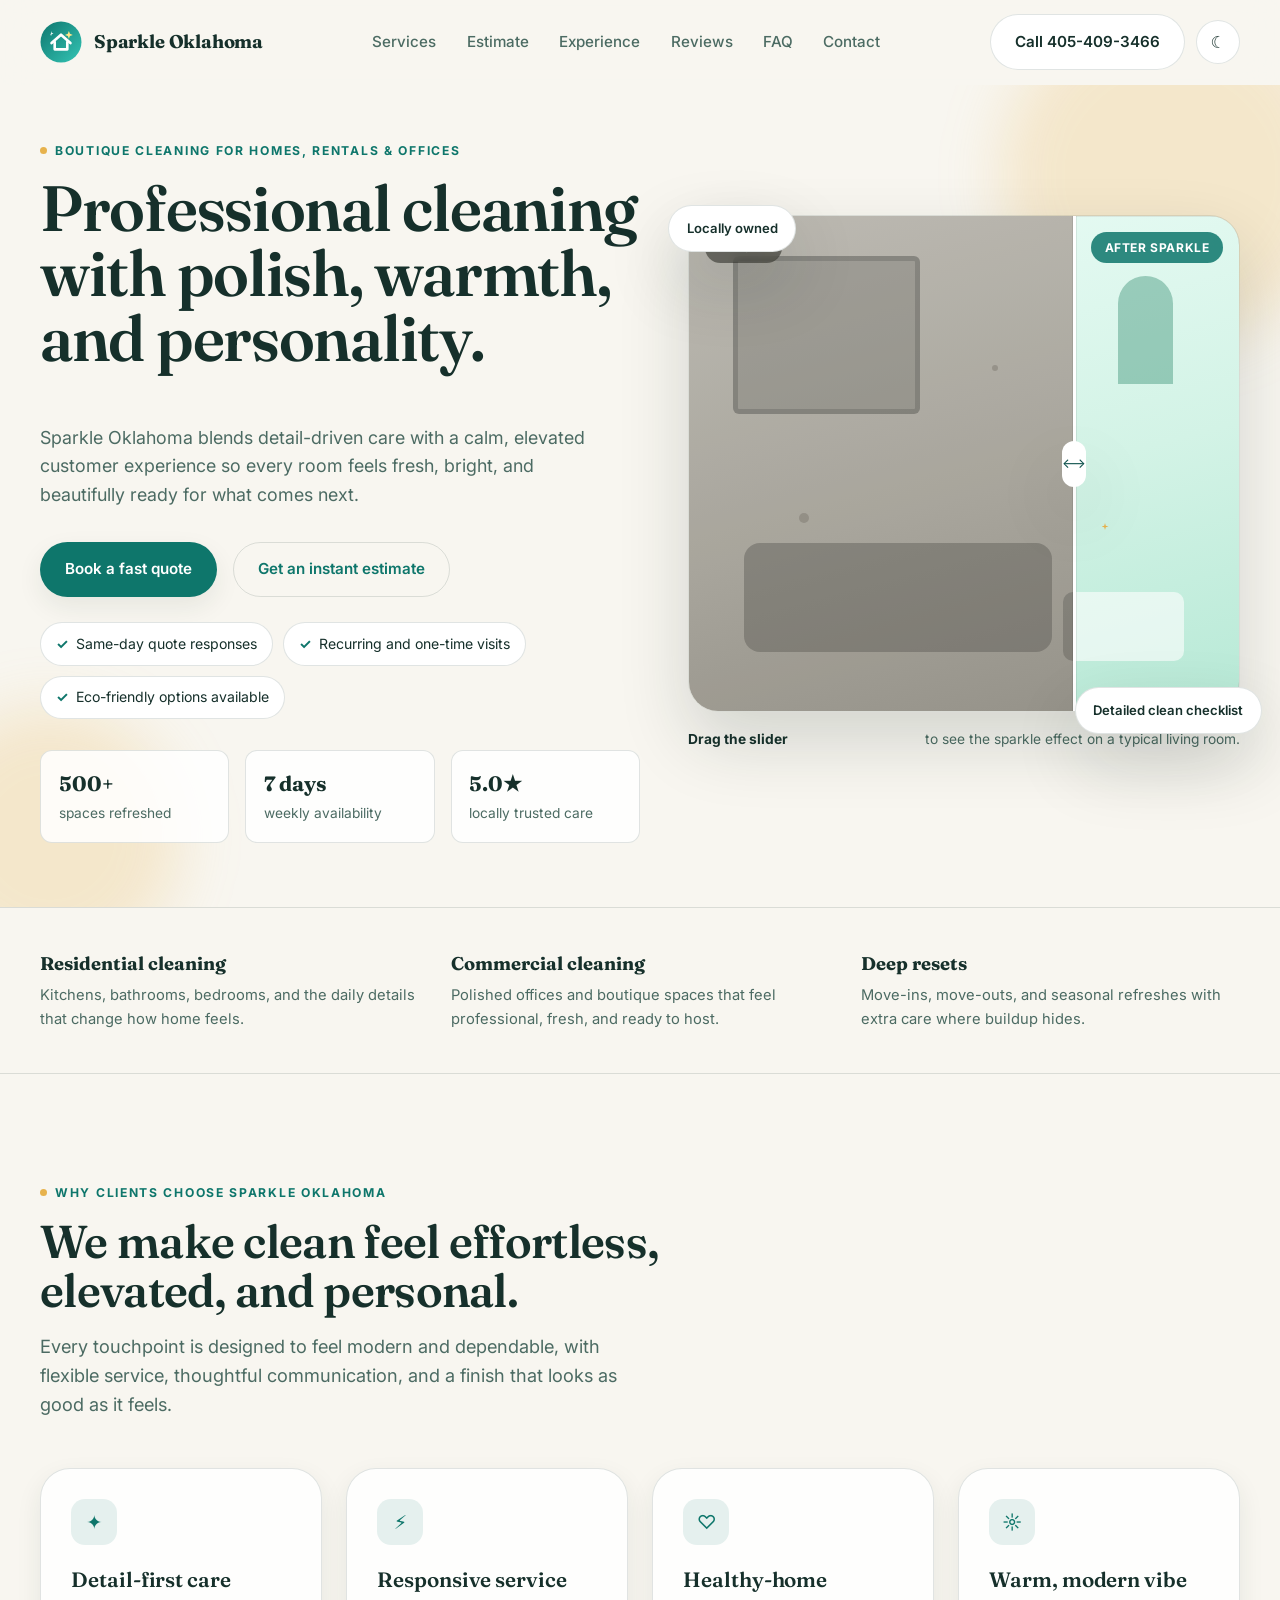
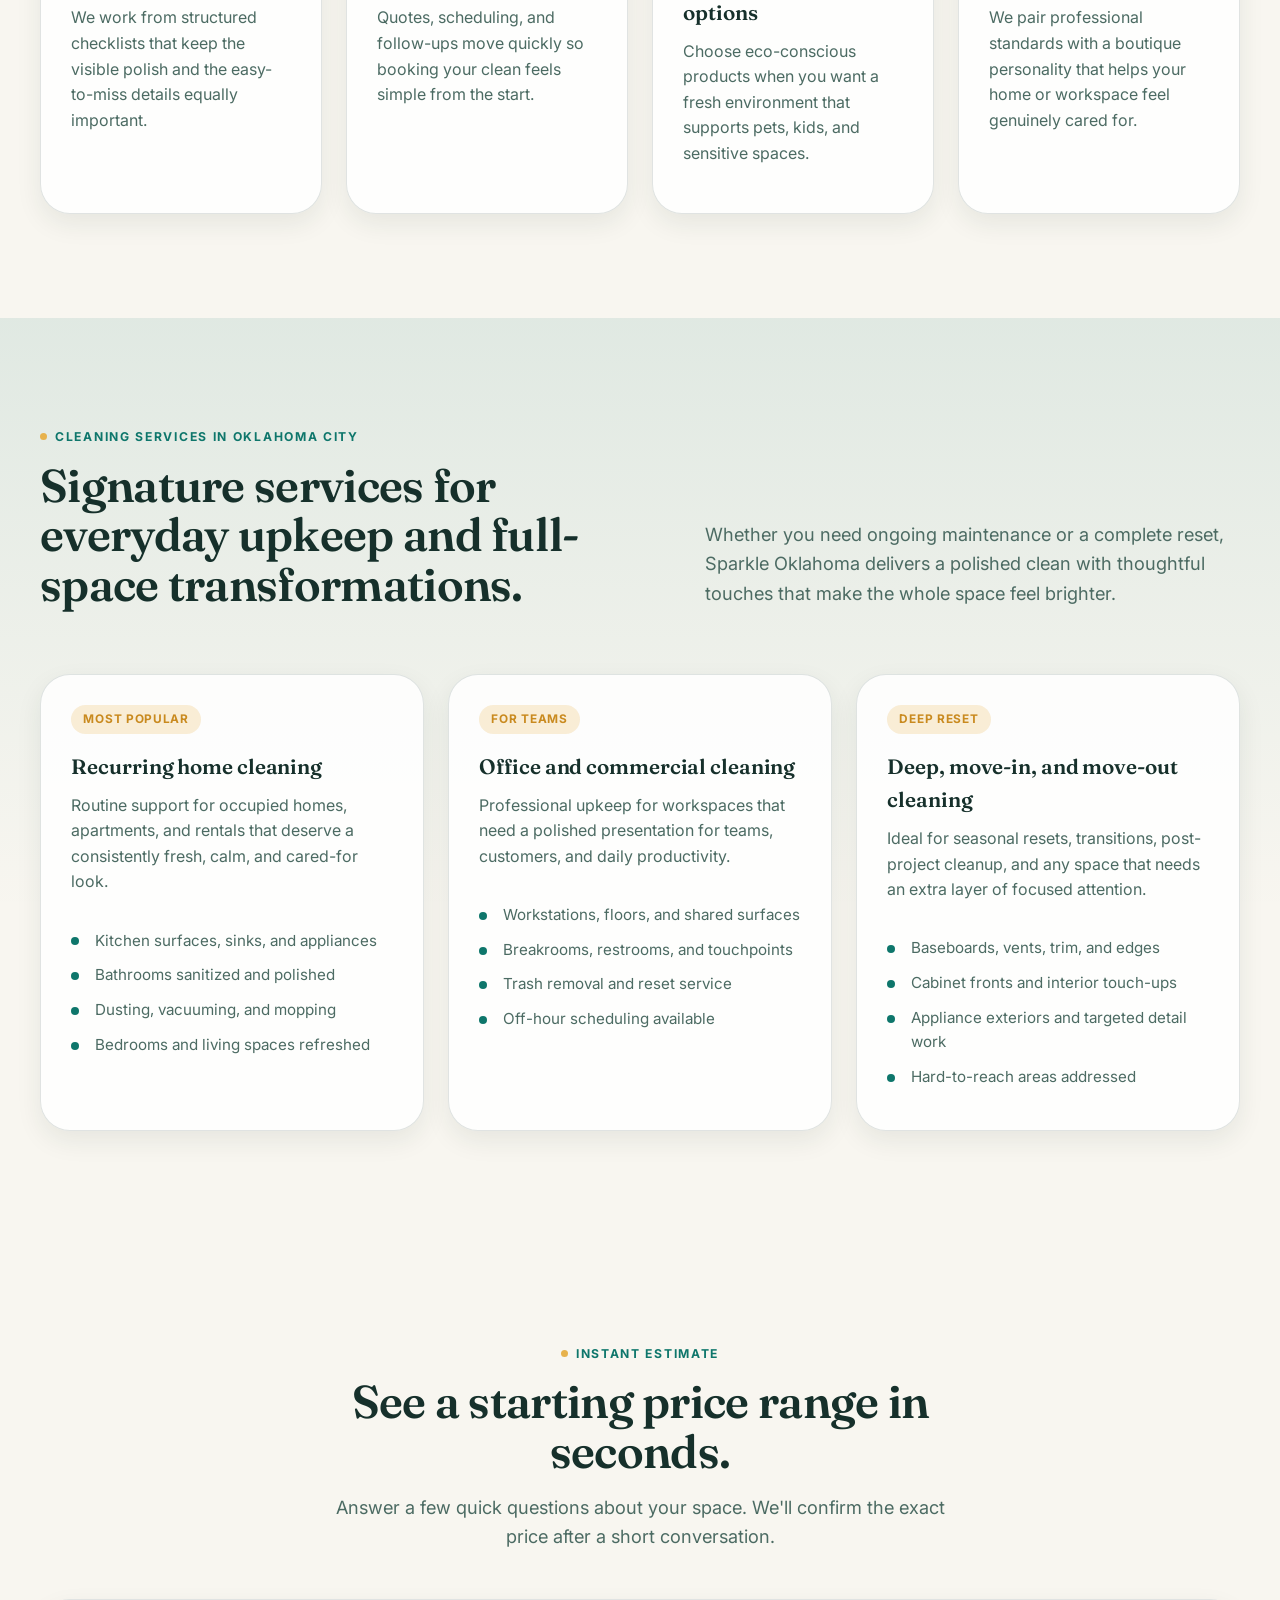
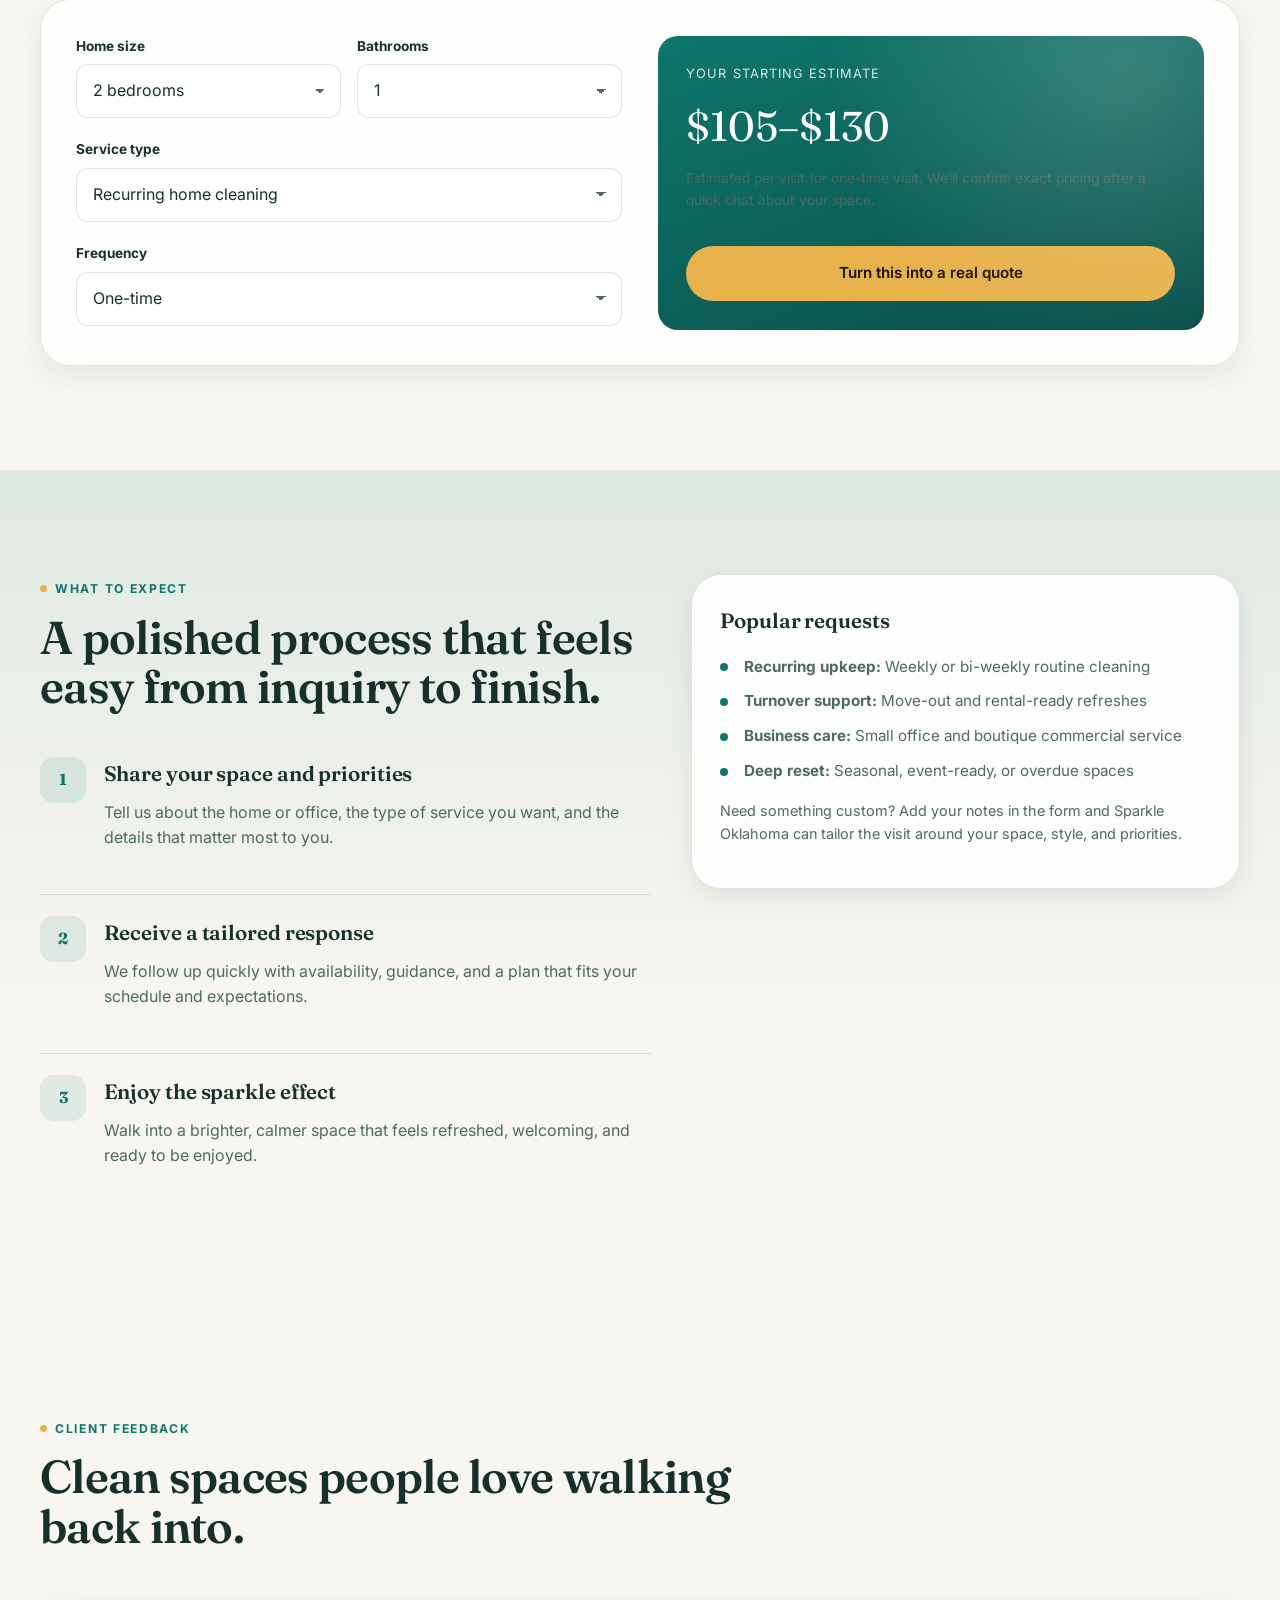
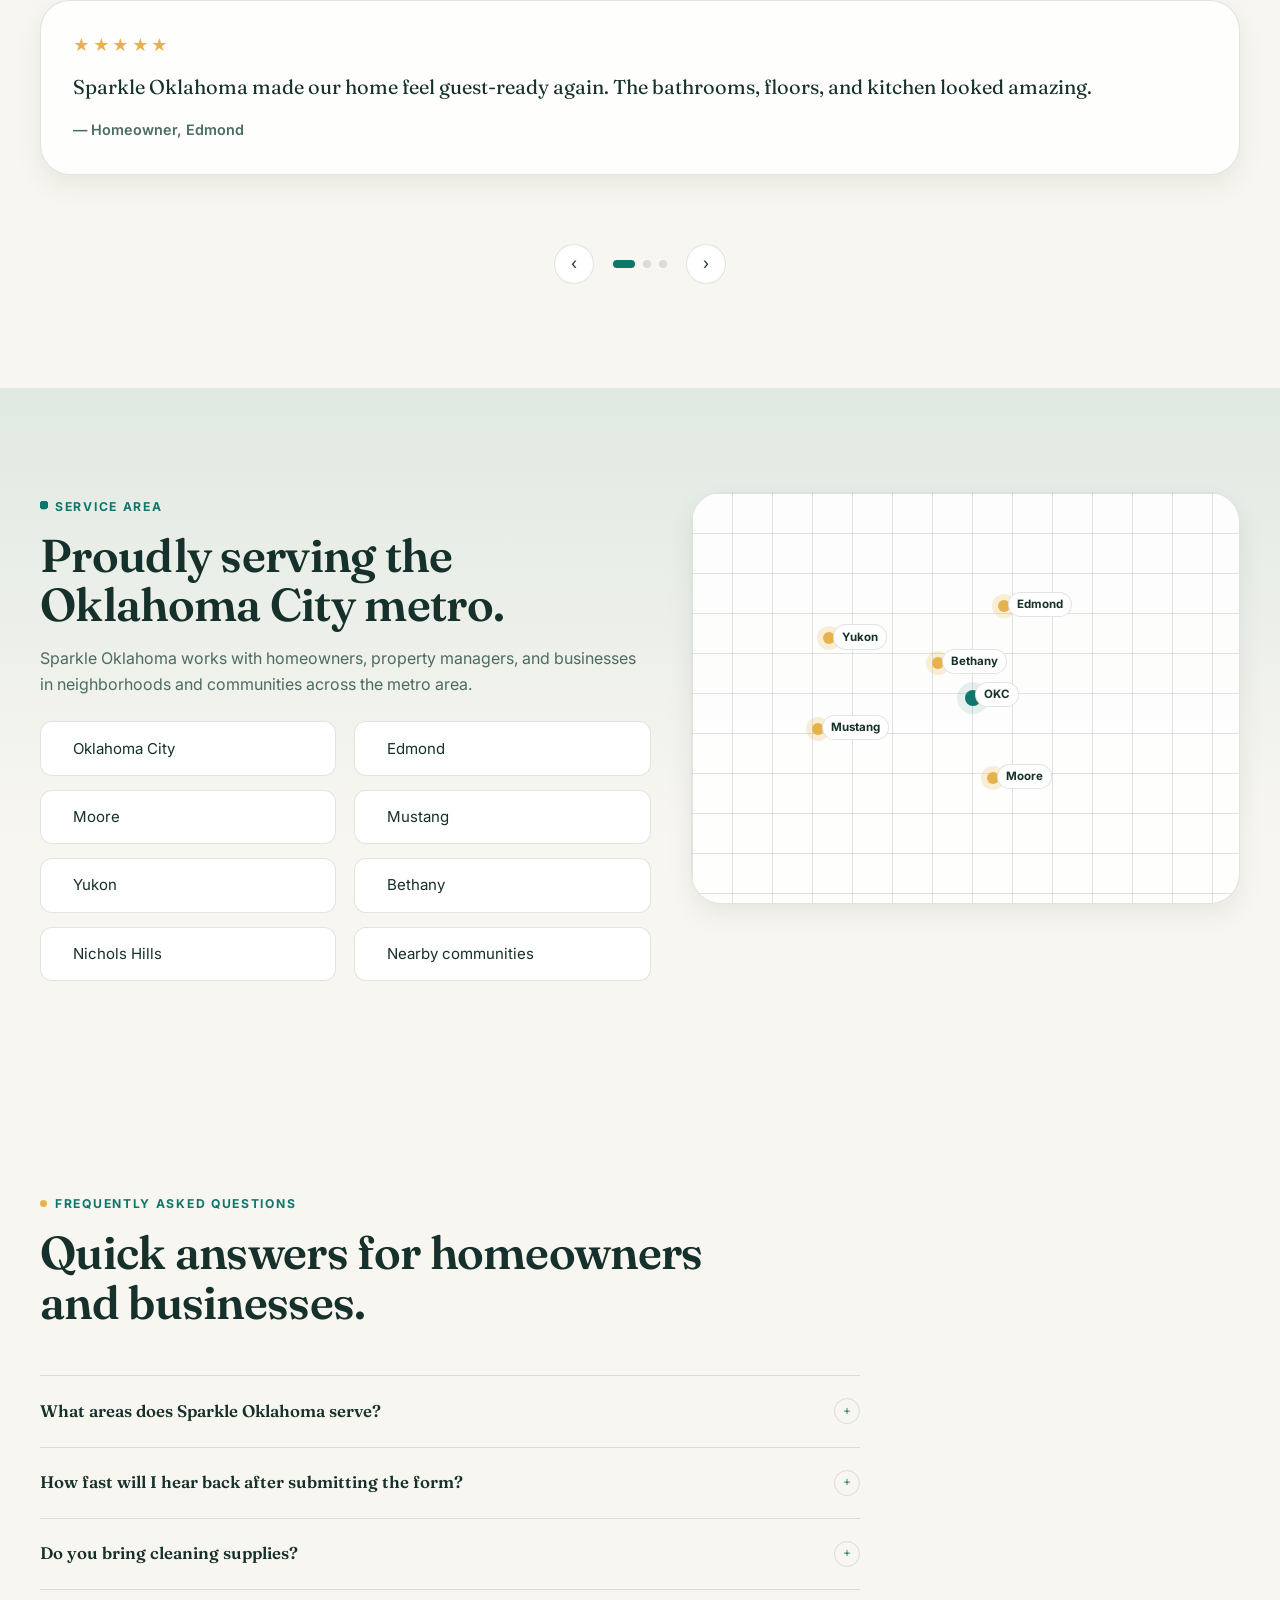
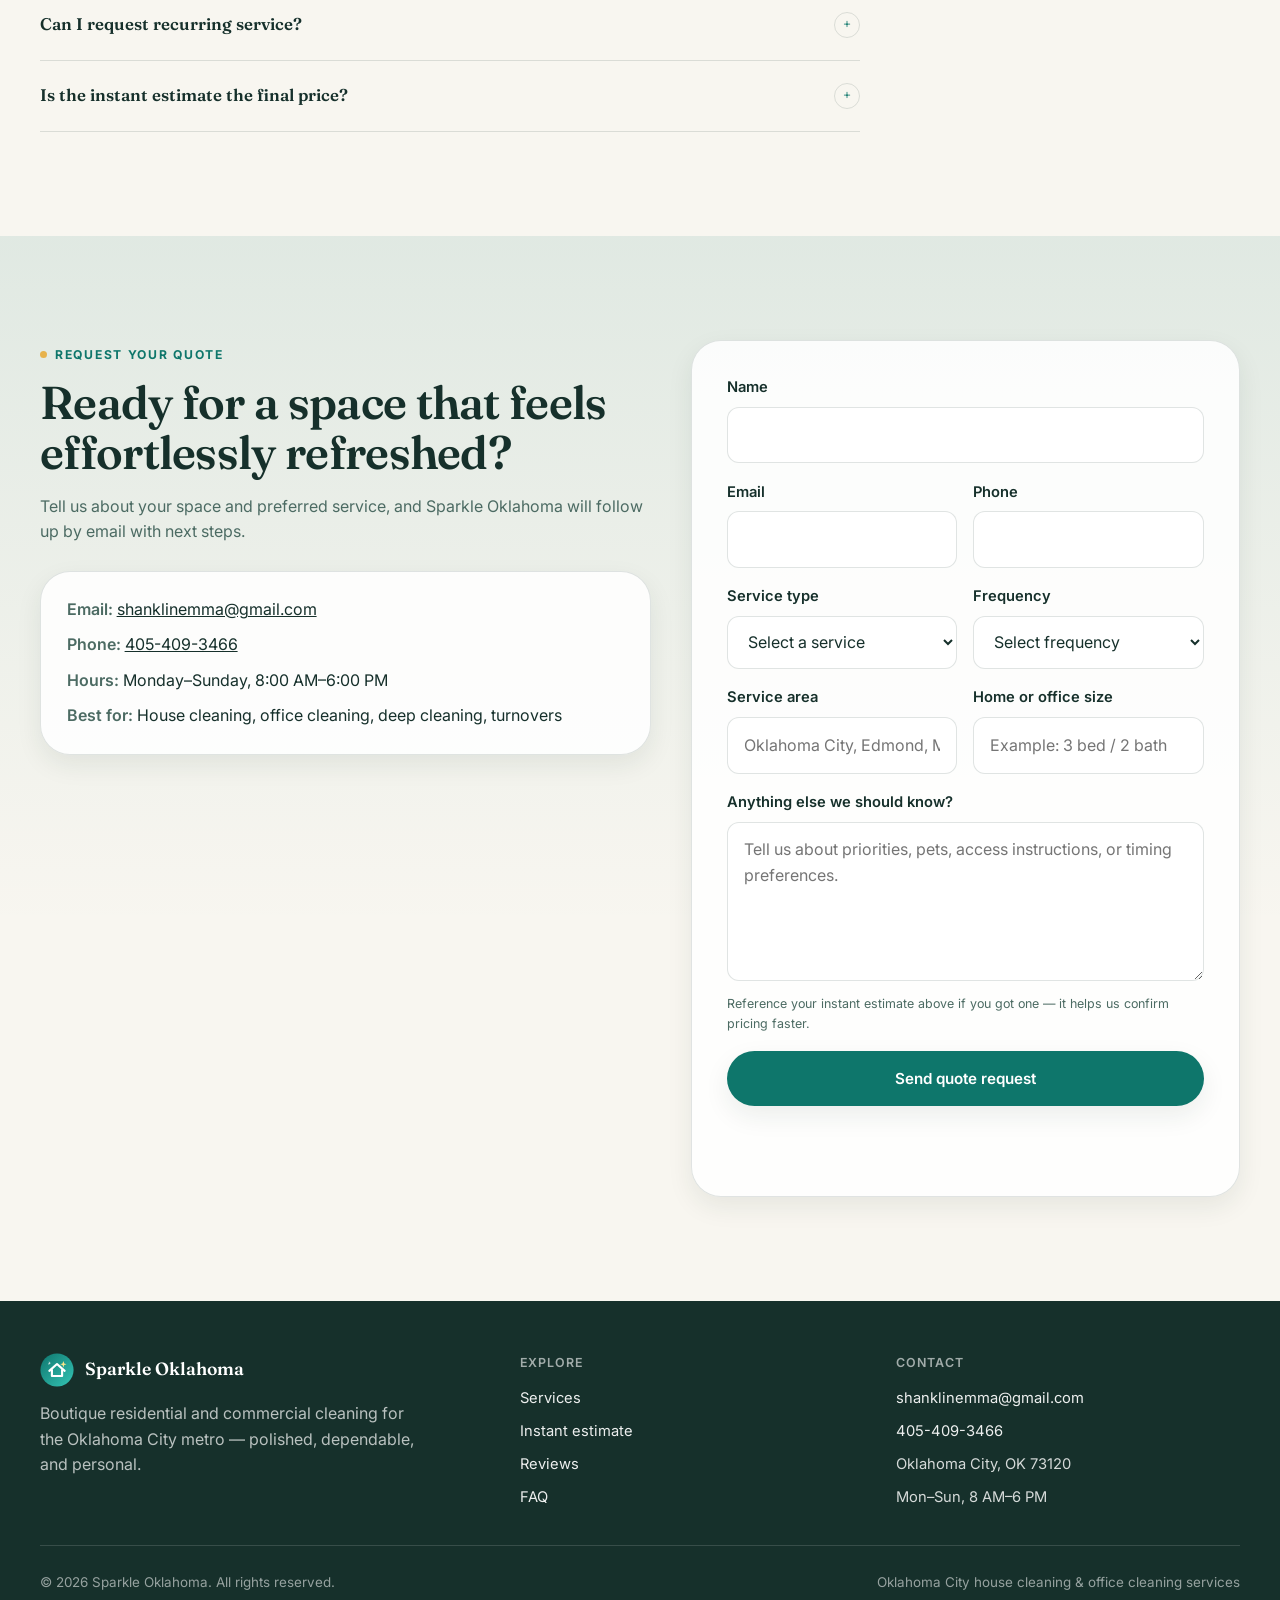
==== commit 73209a83: "Add files via upload" ====
--- a/index.html
+++ b/index.html
@@ -3,12 +3,12 @@
 <head>
   <meta charset="UTF-8" />
   <meta name="viewport" content="width=device-width, initial-scale=1" />
-  <title>Sparkle Oklahoma | Elevated Cleaning Services in Oklahoma City</title>
-  <meta name="description" content="Sparkle Oklahoma delivers polished home and office cleaning across Oklahoma City with modern care, flexible scheduling, and a warm boutique experience." />
-  <meta name="keywords" content="Oklahoma City house cleaning, modern cleaning service OKC, residential cleaning Oklahoma City, office cleaning OKC, deep cleaning Oklahoma" />
+  <title>Sparkle Oklahoma | Boutique Home &amp; Office Cleaning in Oklahoma City</title>
+  <meta name="description" content="Sparkle Oklahoma delivers polished home and office cleaning across Oklahoma City with modern care, flexible scheduling, and a warm boutique experience. Get a same-day estimate." />
+  <meta name="keywords" content="Oklahoma City house cleaning, cleaning service OKC, residential cleaning Oklahoma City, office cleaning OKC, deep cleaning Oklahoma, move out cleaning OKC" />
   <meta name="author" content="Sparkle Oklahoma" />
   <meta name="robots" content="index, follow, max-image-preview:large, max-snippet:-1, max-video-preview:-1" />
-  <meta name="theme-color" content="#0f766e" />
+  <meta name="theme-color" content="#0e766b" />
   <meta name="format-detection" content="telephone=yes" />
   <link rel="canonical" href="https://sparkleoklahoma.com/" />
   <link rel="preconnect" href="https://fonts.googleapis.com" />
@@ -16,18 +16,18 @@
   <link rel="icon" type="image/png" href="assets/favicon.png" />
   <link rel="shortcut icon" type="image/png" href="assets/favicon.png" />
   <link rel="apple-touch-icon" href="assets/icon-512.png" />
-  <link rel="stylesheet" href="https://fonts.googleapis.com/css2?family=Manrope:wght@400;500;600;700;800&display=swap" />
+  <link rel="stylesheet" href="https://fonts.googleapis.com/css2?family=Fraunces:opsz,wght@9..144,300..700&family=Inter:wght@400;500;600;700;800&display=swap" />
   <meta property="og:locale" content="en_US" />
   <meta property="og:type" content="website" />
-  <meta property="og:title" content="Sparkle Oklahoma | Elevated Cleaning Services in Oklahoma City" />
-  <meta property="og:description" content="Boutique residential, deep, and commercial cleaning with a polished customer experience across the OKC metro." />
+  <meta property="og:title" content="Sparkle Oklahoma | Boutique Home & Office Cleaning in Oklahoma City" />
+  <meta property="og:description" content="Boutique residential, deep, and commercial cleaning with a polished customer experience across the OKC metro. Instant estimate calculator included." />
   <meta property="og:url" content="https://sparkleoklahoma.com/" />
   <meta property="og:site_name" content="Sparkle Oklahoma" />
   <meta property="og:image" content="https://sparkleoklahoma.com/assets/social-preview.svg" />
   <meta property="og:image:type" content="image/svg+xml" />
   <meta property="og:image:alt" content="Sparkle Oklahoma cleaning services in Oklahoma City" />
   <meta name="twitter:card" content="summary_large_image" />
-  <meta name="twitter:title" content="Sparkle Oklahoma | Elevated Cleaning Services in Oklahoma City" />
+  <meta name="twitter:title" content="Sparkle Oklahoma | Boutique Home & Office Cleaning in Oklahoma City" />
   <meta name="twitter:description" content="Professional cleaning with personality, polished details, and flexible support for Oklahoma City homes and businesses." />
   <meta name="twitter:image" content="https://sparkleoklahoma.com/assets/social-preview.svg" />
   <script type="application/ld+json">
@@ -70,56 +70,46 @@
         "openingHoursSpecification": [
           {
             "@type": "OpeningHoursSpecification",
-            "dayOfWeek": [
-              "Monday",
-              "Tuesday",
-              "Wednesday",
-              "Thursday",
-              "Friday",
-              "Saturday",
-              "Sunday"
-            ],
+            "dayOfWeek": ["Monday","Tuesday","Wednesday","Thursday","Friday","Saturday","Sunday"],
             "opens": "08:00",
             "closes": "18:00"
           }
         ],
-        "sameAs": [
-          "https://sparkleoklahoma.com/"
-        ],
-        "areaServed": [
-          "Oklahoma City",
-          "Edmond",
-          "Moore",
-          "Mustang",
-          "Yukon",
-          "Bethany",
-          "Nichols Hills"
+        "sameAs": ["https://sparkleoklahoma.com/"],
+        "areaServed": ["Oklahoma City","Edmond","Moore","Mustang","Yukon","Bethany","Nichols Hills"],
+        "aggregateRating": {
+          "@type": "AggregateRating",
+          "ratingValue": "5.0",
+          "reviewCount": "3"
+        },
+        "review": [
+          {
+            "@type": "Review",
+            "reviewRating": { "@type": "Rating", "ratingValue": "5" },
+            "author": { "@type": "Person", "name": "Homeowner, Edmond" },
+            "reviewBody": "Sparkle Oklahoma made our home feel guest-ready again. The bathrooms, floors, and kitchen looked amazing."
+          },
+          {
+            "@type": "Review",
+            "reviewRating": { "@type": "Rating", "ratingValue": "5" },
+            "author": { "@type": "Person", "name": "Small Business Owner, Oklahoma City" },
+            "reviewBody": "Their office cleaning is dependable and professional. We appreciate the quick communication and consistent attention to detail."
+          },
+          {
+            "@type": "Review",
+            "reviewRating": { "@type": "Rating", "ratingValue": "5" },
+            "author": { "@type": "Person", "name": "Property Client, Moore" },
+            "reviewBody": "Our move-out clean was a huge help. The place looked polished and ready much faster than we expected."
+          }
         ],
         "hasOfferCatalog": {
           "@type": "OfferCatalog",
           "name": "Cleaning Services",
           "itemListElement": [
-            {
-              "@type": "Offer",
-              "itemOffered": {
-                "@type": "Service",
-                "name": "Recurring Home Cleaning"
-              }
-            },
-            {
-              "@type": "Offer",
-              "itemOffered": {
-                "@type": "Service",
-                "name": "Deep Cleaning"
-              }
-            },
-            {
-              "@type": "Offer",
-              "itemOffered": {
-                "@type": "Service",
-                "name": "Office Cleaning"
-              }
-            }
+            { "@type": "Offer", "itemOffered": { "@type": "Service", "name": "Recurring Home Cleaning" } },
+            { "@type": "Offer", "itemOffered": { "@type": "Service", "name": "Deep Cleaning" } },
+            { "@type": "Offer", "itemOffered": { "@type": "Service", "name": "Office Cleaning" } },
+            { "@type": "Offer", "itemOffered": { "@type": "Service", "name": "Move-In / Move-Out Cleaning" } }
           ]
         }
       },
@@ -129,9 +119,7 @@
         "url": "https://sparkleoklahoma.com/",
         "name": "Sparkle Oklahoma",
         "description": "Cleaning services website for Oklahoma City homes and businesses.",
-        "publisher": {
-          "@id": "https://sparkleoklahoma.com/#organization"
-        },
+        "publisher": { "@id": "https://sparkleoklahoma.com/#organization" },
         "potentialAction": {
           "@type": "SearchAction",
           "target": "https://sparkleoklahoma.com/?q={search_term_string}",
@@ -145,34 +133,27 @@
           {
             "@type": "Question",
             "name": "What areas does Sparkle Oklahoma serve?",
-            "acceptedAnswer": {
-              "@type": "Answer",
-              "text": "Sparkle Oklahoma serves Oklahoma City, Edmond, Moore, Mustang, Yukon, Bethany, Nichols Hills, and nearby communities."
-            }
+            "acceptedAnswer": { "@type": "Answer", "text": "Sparkle Oklahoma serves Oklahoma City, Edmond, Moore, Mustang, Yukon, Bethany, Nichols Hills, and nearby communities." }
           },
           {
             "@type": "Question",
             "name": "How quickly can I get a quote?",
-            "acceptedAnswer": {
-              "@type": "Answer",
-              "text": "Most quote requests receive a response the same day during business hours, often within a few hours."
-            }
+            "acceptedAnswer": { "@type": "Answer", "text": "Most quote requests receive a response the same day during business hours, often within a few hours. You can also use the instant estimate tool on the site for a starting price range." }
           },
           {
             "@type": "Question",
             "name": "Do you bring your own cleaning supplies?",
-            "acceptedAnswer": {
-              "@type": "Answer",
-              "text": "Yes. Sparkle Oklahoma arrives with professional cleaning supplies, and eco-friendly options are available on request."
-            }
+            "acceptedAnswer": { "@type": "Answer", "text": "Yes. Sparkle Oklahoma arrives with professional cleaning supplies, and eco-friendly options are available on request." }
           },
           {
             "@type": "Question",
             "name": "Can I set up recurring cleaning?",
-            "acceptedAnswer": {
-              "@type": "Answer",
-              "text": "Yes. Weekly, bi-weekly, monthly, and custom recurring schedules are available for homes and offices."
-            }
+            "acceptedAnswer": { "@type": "Answer", "text": "Yes. Weekly, bi-weekly, monthly, and custom recurring schedules are available for homes and offices." }
+          },
+          {
+            "@type": "Question",
+            "name": "Is the instant estimate the final price?",
+            "acceptedAnswer": { "@type": "Answer", "text": "The instant estimate is a starting range based on typical home size and service type. Sparkle Oklahoma confirms final pricing after a short conversation about your specific space." }
           }
         ]
       }
@@ -183,23 +164,24 @@
 </head>
 <body>
   <a class="skip-link" href="#main-content">Skip to content</a>
+
   <header class="site-header">
     <div class="container header-shell">
       <a class="logo" href="#home" aria-label="Sparkle Oklahoma home">
-        <img src="assets/logo-mark.svg" alt="Sparkle Oklahoma" class="logo-img" />
+        <img src="assets/logo-mark.svg" alt="" class="logo-img" />
         <span class="logo-text">Sparkle Oklahoma</span>
       </a>
       <nav class="nav" aria-label="Primary navigation">
         <a href="#services">Services</a>
+        <a href="#estimate">Estimate</a>
         <a href="#experience">Experience</a>
-        <a href="#results">Results</a>
         <a href="#reviews">Reviews</a>
         <a href="#faq">FAQ</a>
         <a href="#contact">Contact</a>
       </nav>
       <div class="header-actions">
         <a class="btn secondary header-phone" href="tel:4054093466">Call 405-409-3466</a>
-        <button id="themeToggle" class="btn icon-btn" aria-label="Toggle theme">◐</button>
+        <button id="themeToggle" class="btn icon-btn" aria-label="Toggle theme">☾</button>
         <button class="nav-toggle" aria-label="Toggle navigation" aria-expanded="false">☰</button>
       </div>
     </div>
@@ -208,19 +190,17 @@
   <main id="main-content">
     <section id="home" class="hero">
       <div class="hero-background" aria-hidden="true">
-        <div class="glow glow-one"></div>
-        <div class="glow glow-two"></div>
-        <div class="spark spark-one"></div>
-        <div class="spark spark-two"></div>
+        <div class="fleck fleck-a"></div>
+        <div class="fleck fleck-b"></div>
       </div>
       <div class="container hero-inner">
         <div class="hero-copy reveal">
-          <p class="eyebrow">Boutique cleaning for homes, rentals, and offices</p>
+          <p class="eyebrow">Boutique cleaning for homes, rentals &amp; offices</p>
           <h1>Professional cleaning with polish, warmth, and personality.</h1>
           <p class="hero-text">Sparkle Oklahoma blends detail-driven care with a calm, elevated customer experience so every room feels fresh, bright, and beautifully ready for what comes next.</p>
           <div class="hero-actions">
-            <a href="#contact" class="btn primary">Book a Fast Quote</a>
-            <a href="#services" class="btn tertiary">View Signature Services</a>
+            <a href="#contact" class="btn primary">Book a fast quote</a>
+            <a href="#estimate" class="btn tertiary">Get an instant estimate</a>
           </div>
           <ul class="hero-highlights" aria-label="Company highlights">
             <li>Same-day quote responses</li>
@@ -237,41 +217,59 @@
               <span>weekly availability</span>
             </div>
             <div>
-              <strong>Top-rated</strong>
+              <strong>5.0★</strong>
               <span>locally trusted care</span>
             </div>
           </div>
         </div>
-        <div class="hero-visual reveal" aria-hidden="true">
-          <div class="hero-photo-card card float-card">
-            <div class="room-scene scene-main">
-              <div class="scene-window"></div>
-              <div class="scene-sofa"></div>
-              <div class="scene-table"></div>
-              <div class="scene-plant"></div>
-              <div class="scene-sparkle sparkle-a"></div>
-              <div class="scene-sparkle sparkle-b"></div>
-              <div class="scene-sparkle sparkle-c"></div>
-            </div>
-            <div class="hero-photo-copy">
-              <span class="pill success">Signature finish</span>
-              <p>Styled to feel airy, calm, and guest-ready from the first glance to the final detail.</p>
-            </div>
-          </div>
-          <div class="hero-card experience-card">
-            <div class="hero-card-top">
-              <span class="pill">Experience</span>
-              <span>From first message to final sparkle</span>
-            </div>
-            <div class="experience-list">
-              <div><strong>Fast communication</strong><span>Clear, friendly updates without the chase.</span></div>
-              <div><strong>Tailored checklists</strong><span>Every service is shaped around your priorities.</span></div>
-              <div><strong>Consistent finish</strong><span>Rooms feel reset, polished, and easy to enjoy.</span></div>
-            </div>
+
+        <div class="hero-visual reveal">
+          <div class="sparkle-slider-wrap">
+            <div class="sparkle-slider" aria-hidden="false">
+              <div class="slider-pane pane-before">
+                <div class="room">
+                  <div class="room-item room-window"></div>
+                  <div class="room-item room-sofa"></div>
+                  <div class="room-item room-table"></div>
+                  <div class="room-item room-plant"></div>
+                  <div class="room-dust dust-1"></div>
+                  <div class="room-dust dust-2"></div>
+                  <div class="room-dust dust-3"></div>
+                </div>
+                <span class="pane-label">Before</span>
+              </div>
+              <div class="slider-pane pane-after">
+                <div class="room">
+                  <div class="room-item room-window"></div>
+                  <div class="room-item room-sofa"></div>
+                  <div class="room-item room-table"></div>
+                  <div class="room-item room-plant"></div>
+                  <div class="sparkle-dot spk-1"></div>
+                  <div class="sparkle-dot spk-2"></div>
+                  <div class="sparkle-dot spk-3"></div>
+                </div>
+                <span class="pane-label">After Sparkle</span>
+              </div>
+              <div class="slider-handle">
+                <div class="slider-grip" aria-hidden="true">⟷</div>
+              </div>
+              <input
+                type="range"
+                class="sparkle-range"
+                min="0"
+                max="100"
+                value="52"
+                aria-label="Drag to compare before and after cleaning"
+                role="slider"
+                aria-valuemin="0"
+                aria-valuemax="100"
+                aria-valuenow="52"
+              />
+            </div>
+            <p class="sparkle-caption"><strong>Drag the slider</strong> to see the sparkle effect on a typical living room.</p>
           </div>
           <div class="floating-badge badge-one">Locally owned</div>
-          <div class="floating-badge badge-two">Luxury feel, practical care</div>
-          <div class="floating-badge badge-three">Detailed clean checklist</div>
+          <div class="floating-badge badge-two">Detailed clean checklist</div>
         </div>
       </div>
     </section>
@@ -293,12 +291,12 @@
       </div>
     </section>
 
-    <section id="experience" class="section soft-section">
+    <section id="experience" class="section">
       <div class="container">
         <div class="section-heading reveal">
           <p class="eyebrow">Why clients choose Sparkle Oklahoma</p>
           <h2>We make clean feel effortless, elevated, and personal.</h2>
-          <p>Every touchpoint is designed to feel modern and dependable, with flexible service, thoughtful communication, and a finish that looks as good as it feels.</p>
+          <p class="lede">Every touchpoint is designed to feel modern and dependable, with flexible service, thoughtful communication, and a finish that looks as good as it feels.</p>
         </div>
         <div class="grid four feature-grid">
           <article class="card feature-card reveal">
@@ -325,22 +323,18 @@
       </div>
     </section>
 
-    <section id="services" class="section">
+    <section id="services" class="section alt-section">
       <div class="container">
         <div class="section-heading split-heading reveal">
           <div>
             <p class="eyebrow">Cleaning services in Oklahoma City</p>
             <h2>Signature services for everyday upkeep and full-space transformations.</h2>
           </div>
-          <p>Whether you need ongoing maintenance or a complete reset, Sparkle Oklahoma delivers a polished clean with thoughtful touches that make the whole space feel brighter.</p>
+          <p class="lede">Whether you need ongoing maintenance or a complete reset, Sparkle Oklahoma delivers a polished clean with thoughtful touches that make the whole space feel brighter.</p>
         </div>
         <div class="grid three service-grid">
           <article class="card service-card reveal">
-            <div class="service-art service-art-home" aria-hidden="true">
-              <div class="mini-scene mini-home">
-                <span></span><span></span><span></span>
-              </div>
-            </div>
+            <span class="service-tag">Most popular</span>
             <h3>Recurring home cleaning</h3>
             <p>Routine support for occupied homes, apartments, and rentals that deserve a consistently fresh, calm, and cared-for look.</p>
             <ul class="list check-list">
@@ -351,11 +345,7 @@
             </ul>
           </article>
           <article class="card service-card reveal">
-            <div class="service-art service-art-office" aria-hidden="true">
-              <div class="mini-scene mini-office">
-                <span></span><span></span><span></span>
-              </div>
-            </div>
+            <span class="service-tag">For teams</span>
             <h3>Office and commercial cleaning</h3>
             <p>Professional upkeep for workspaces that need a polished presentation for teams, customers, and daily productivity.</p>
             <ul class="list check-list">
@@ -366,11 +356,7 @@
             </ul>
           </article>
           <article class="card service-card reveal">
-            <div class="service-art service-art-deep" aria-hidden="true">
-              <div class="mini-scene mini-deep">
-                <span></span><span></span><span></span>
-              </div>
-            </div>
+            <span class="service-tag">Deep reset</span>
             <h3>Deep, move-in, and move-out cleaning</h3>
             <p>Ideal for seasonal resets, transitions, post-project cleanup, and any space that needs an extra layer of focused attention.</p>
             <ul class="list check-list">
@@ -380,6 +366,66 @@
               <li>Hard-to-reach areas addressed</li>
             </ul>
           </article>
+        </div>
+      </div>
+    </section>
+
+    <section id="estimate" class="section">
+      <div class="container">
+        <div class="section-heading center reveal">
+          <p class="eyebrow">Instant estimate</p>
+          <h2>See a starting price range in seconds.</h2>
+          <p class="lede" style="margin-inline:auto;">Answer a few quick questions about your space. We'll confirm the exact price after a short conversation.</p>
+        </div>
+        <div class="card estimate-panel reveal">
+          <form id="estimateForm" class="estimate-form">
+            <div class="field-row">
+              <div class="field">
+                <label for="size">Home size</label>
+                <select id="size" name="size">
+                  <option value="studio">Studio / 1 bedroom</option>
+                  <option value="2bed" selected>2 bedrooms</option>
+                  <option value="3bed">3 bedrooms</option>
+                  <option value="4bed">4 bedrooms</option>
+                  <option value="5bed">5+ bedrooms</option>
+                </select>
+              </div>
+              <div class="field">
+                <label for="baths">Bathrooms</label>
+                <select id="baths" name="baths">
+                  <option value="1" selected>1</option>
+                  <option value="1.5">1.5</option>
+                  <option value="2">2</option>
+                  <option value="2.5">2.5</option>
+                  <option value="3plus">3+</option>
+                </select>
+              </div>
+            </div>
+            <div class="field">
+              <label for="service">Service type</label>
+              <select id="service" name="service">
+                <option value="recurring" selected>Recurring home cleaning</option>
+                <option value="deep">Deep cleaning</option>
+                <option value="movein">Move-in cleaning</option>
+                <option value="moveout">Move-out cleaning</option>
+              </select>
+            </div>
+            <div class="field">
+              <label for="frequency">Frequency</label>
+              <select id="frequency" name="frequency">
+                <option value="onetime" selected>One-time</option>
+                <option value="weekly">Weekly</option>
+                <option value="biweekly">Bi-weekly</option>
+                <option value="monthly">Monthly</option>
+              </select>
+            </div>
+          </form>
+          <div class="estimate-result">
+            <span class="estimate-label">Your starting estimate</span>
+            <span class="estimate-value" id="estimateValue">$0</span>
+            <p class="estimate-note" id="estimateNote">Choose your options to see a range.</p>
+            <a href="#contact" class="btn gold estimate-cta">Turn this into a real quote</a>
+          </div>
         </div>
       </div>
     </section>
@@ -413,12 +459,7 @@
             </div>
           </div>
         </div>
-        <aside class="results-panel card reveal">
-          <div class="results-scene" aria-hidden="true">
-            <div class="results-orb orb-one"></div>
-            <div class="results-orb orb-two"></div>
-            <div class="results-grid"></div>
-          </div>
+        <aside class="card results-panel reveal">
           <h3>Popular requests</h3>
           <ul class="list stats-list">
             <li><strong>Recurring upkeep:</strong> Weekly or bi-weekly routine cleaning</li>
@@ -437,22 +478,29 @@
           <p class="eyebrow">Client feedback</p>
           <h2>Clean spaces people love walking back into.</h2>
         </div>
-        <div class="grid three review-grid">
-          <article class="quote review-card reveal">
-            <div class="rating" aria-label="5 out of 5 stars">★★★★★</div>
-            <p>“Sparkle Oklahoma made our home feel guest-ready again. The bathrooms, floors, and kitchen looked amazing.”</p>
-            <span>— Homeowner, Edmond</span>
-          </article>
-          <article class="quote review-card reveal">
-            <div class="rating" aria-label="5 out of 5 stars">★★★★★</div>
-            <p>“Their office cleaning is dependable and professional. We appreciate the quick communication and consistent attention to detail.”</p>
-            <span>— Small Business Owner, Oklahoma City</span>
-          </article>
-          <article class="quote review-card reveal">
-            <div class="rating" aria-label="5 out of 5 stars">★★★★★</div>
-            <p>“Our move-out clean was a huge help. The place looked polished and ready much faster than we expected.”</p>
-            <span>— Property Client, Moore</span>
-          </article>
+        <div class="review-carousel reveal">
+          <div class="review-track">
+            <article class="card review-card">
+              <div class="rating" aria-label="5 out of 5 stars">★★★★★</div>
+              <p>Sparkle Oklahoma made our home feel guest-ready again. The bathrooms, floors, and kitchen looked amazing.</p>
+              <span>— Homeowner, Edmond</span>
+            </article>
+            <article class="card review-card">
+              <div class="rating" aria-label="5 out of 5 stars">★★★★★</div>
+              <p>Their office cleaning is dependable and professional. We appreciate the quick communication and consistent attention to detail.</p>
+              <span>— Small Business Owner, Oklahoma City</span>
+            </article>
+            <article class="card review-card">
+              <div class="rating" aria-label="5 out of 5 stars">★★★★★</div>
+              <p>Our move-out clean was a huge help. The place looked polished and ready much faster than we expected.</p>
+              <span>— Property Client, Moore</span>
+            </article>
+          </div>
+          <div class="carousel-controls">
+            <button type="button" class="carousel-arrow prev" aria-label="Previous review">‹</button>
+            <div class="carousel-dots"></div>
+            <button type="button" class="carousel-arrow next" aria-label="Next review">›</button>
+          </div>
         </div>
       </div>
     </section>
@@ -463,17 +511,32 @@
           <p class="eyebrow">Service area</p>
           <h2>Proudly serving the Oklahoma City metro.</h2>
           <p>Sparkle Oklahoma works with homeowners, property managers, and businesses in neighborhoods and communities across the metro area.</p>
-        </div>
-        <ul class="coverage-list reveal">
-          <li>Oklahoma City</li>
-          <li>Edmond</li>
-          <li>Moore</li>
-          <li>Mustang</li>
-          <li>Yukon</li>
-          <li>Bethany</li>
-          <li>Nichols Hills</li>
-          <li>Nearby communities</li>
-        </ul>
+          <ul class="coverage-list">
+            <li>Oklahoma City</li>
+            <li>Edmond</li>
+            <li>Moore</li>
+            <li>Mustang</li>
+            <li>Yukon</li>
+            <li>Bethany</li>
+            <li>Nichols Hills</li>
+            <li>Nearby communities</li>
+          </ul>
+        </div>
+        <div class="card coverage-map reveal" aria-hidden="true">
+          <div class="map-grid"></div>
+          <div class="map-dot hub" style="top:48%;left:50%;"></div>
+          <span class="map-label" style="top:48%;left:50%;">OKC</span>
+          <div class="map-dot" style="top:26%;left:56%;"></div>
+          <span class="map-label" style="top:26%;left:56%;">Edmond</span>
+          <div class="map-dot" style="top:68%;left:54%;"></div>
+          <span class="map-label" style="top:68%;left:54%;">Moore</span>
+          <div class="map-dot" style="top:56%;left:22%;"></div>
+          <span class="map-label" style="top:56%;left:22%;">Mustang</span>
+          <div class="map-dot" style="top:34%;left:24%;"></div>
+          <span class="map-label" style="top:34%;left:24%;">Yukon</span>
+          <div class="map-dot" style="top:40%;left:44%;"></div>
+          <span class="map-label" style="top:40%;left:44%;">Bethany</span>
+        </div>
       </div>
     </section>
 
@@ -485,47 +548,43 @@
         </div>
         <div class="faq-list reveal">
           <div class="faq-item">
-            <button class="faq-question" aria-expanded="false">What areas does Sparkle Oklahoma serve?</button>
-            <div class="faq-answer">
-              <p>We serve Oklahoma City, Edmond, Moore, Mustang, Yukon, Bethany, Nichols Hills, and nearby communities.</p>
-            </div>
+            <button class="faq-question" aria-expanded="false">What areas does Sparkle Oklahoma serve?<span class="faq-icon">+</span></button>
+            <div class="faq-answer"><div class="faq-answer-inner"><p>We serve Oklahoma City, Edmond, Moore, Mustang, Yukon, Bethany, Nichols Hills, and nearby communities.</p></div></div>
           </div>
           <div class="faq-item">
-            <button class="faq-question" aria-expanded="false">How fast will I hear back after submitting the form?</button>
-            <div class="faq-answer">
-              <p>Most requests receive a response the same day during business hours, often within a few hours.</p>
-            </div>
+            <button class="faq-question" aria-expanded="false">How fast will I hear back after submitting the form?<span class="faq-icon">+</span></button>
+            <div class="faq-answer"><div class="faq-answer-inner"><p>Most requests receive a response the same day during business hours, often within a few hours.</p></div></div>
           </div>
           <div class="faq-item">
-            <button class="faq-question" aria-expanded="false">Do you bring cleaning supplies?</button>
-            <div class="faq-answer">
-              <p>Yes. We bring professional cleaning supplies, and eco-friendly product options are available upon request.</p>
-            </div>
+            <button class="faq-question" aria-expanded="false">Do you bring cleaning supplies?<span class="faq-icon">+</span></button>
+            <div class="faq-answer"><div class="faq-answer-inner"><p>Yes. We bring professional cleaning supplies, and eco-friendly product options are available upon request.</p></div></div>
           </div>
           <div class="faq-item">
-            <button class="faq-question" aria-expanded="false">Can I request recurring service?</button>
-            <div class="faq-answer">
-              <p>Absolutely. Weekly, bi-weekly, monthly, and custom recurring schedules are available depending on your needs.</p>
-            </div>
-          </div>
-        </div>
-      </div>
-    </section>
-
-    <section id="contact" class="section contact-section">
+            <button class="faq-question" aria-expanded="false">Can I request recurring service?<span class="faq-icon">+</span></button>
+            <div class="faq-answer"><div class="faq-answer-inner"><p>Absolutely. Weekly, bi-weekly, monthly, and custom recurring schedules are available depending on your needs.</p></div></div>
+          </div>
+          <div class="faq-item">
+            <button class="faq-question" aria-expanded="false">Is the instant estimate the final price?<span class="faq-icon">+</span></button>
+            <div class="faq-answer"><div class="faq-answer-inner"><p>The instant estimate gives you a starting range based on typical home size and service type. We confirm final pricing after a short conversation about your specific space.</p></div></div>
+          </div>
+        </div>
+      </div>
+    </section>
+
+    <section id="contact" class="section alt-section contact-section">
       <div class="container contact-layout">
         <div class="contact-copy reveal">
           <p class="eyebrow">Request your quote</p>
           <h2>Ready for a space that feels effortlessly refreshed?</h2>
           <p>Tell us about your space and preferred service, and Sparkle Oklahoma will follow up by email with next steps.</p>
-          <div class="contact-details card">
+          <div class="card contact-details">
             <p><strong>Email:</strong> <a href="mailto:shanklinemma@gmail.com">shanklinemma@gmail.com</a></p>
             <p><strong>Phone:</strong> <a href="tel:4054093466">405-409-3466</a></p>
-            <p><strong>Hours:</strong> Monday-Sunday, 8:00 AM-6:00 PM</p>
+            <p><strong>Hours:</strong> Monday–Sunday, 8:00 AM–6:00 PM</p>
             <p><strong>Best for:</strong> House cleaning, office cleaning, deep cleaning, turnovers</p>
           </div>
         </div>
-        <div class="contact-form-wrap card reveal">
+        <div class="card contact-form-wrap reveal">
           <form id="contactForm" action="https://formsubmit.co/ajax/shanklinemma@gmail.com" method="POST" novalidate>
             <input type="hidden" name="_subject" value="New Sparkle Oklahoma quote request" />
             <input type="hidden" name="_template" value="table" />
@@ -547,8 +606,8 @@
             </div>
             <div class="form-row">
               <div class="form-group">
-                <label for="service">Service type</label>
-                <select id="service" name="service" required>
+                <label for="service2">Service type</label>
+                <select id="service2" name="service" required>
                   <option value="">Select a service</option>
                   <option value="Recurring Home Cleaning">Recurring Home Cleaning</option>
                   <option value="Office Cleaning">Office Cleaning</option>
@@ -558,8 +617,8 @@
                 </select>
               </div>
               <div class="form-group">
-                <label for="frequency">Frequency</label>
-                <select id="frequency" name="frequency" required>
+                <label for="frequency2">Frequency</label>
+                <select id="frequency2" name="frequency" required>
                   <option value="">Select frequency</option>
                   <option value="One-time">One-time</option>
                   <option value="Weekly">Weekly</option>
@@ -575,15 +634,16 @@
                 <input id="location" name="location" type="text" placeholder="Oklahoma City, Edmond, Moore..." required />
               </div>
               <div class="form-group">
-                <label for="size">Home or office size</label>
-                <input id="size" name="size" type="text" placeholder="Example: 3 bed / 2 bath" required />
+                <label for="size2">Home or office size</label>
+                <input id="size2" name="size" type="text" placeholder="Example: 3 bed / 2 bath" required />
               </div>
             </div>
             <div class="form-group">
               <label for="message">Anything else we should know?</label>
               <textarea id="message" name="message" rows="5" placeholder="Tell us about priorities, pets, access instructions, or timing preferences." required></textarea>
-            </div>
-            <button type="submit" class="btn primary full-width">Send Quote Request</button>
+              <p class="form-hint">Reference your instant estimate above if you got one — it helps us confirm pricing faster.</p>
+            </div>
+            <button type="submit" class="btn primary full-width">Send quote request</button>
             <p class="form-status" id="formStatus" role="status" aria-live="polite"></p>
           </form>
         </div>
@@ -592,19 +652,45 @@
   </main>
 
   <footer class="site-footer">
-    <div class="container footer-content">
-      <div>
-        <strong>Sparkle Oklahoma</strong><br />
-        Oklahoma City house cleaning and office cleaning services<br />
-        Oklahoma City, OK 73120
-      </div>
-      <div>
-        <a href="mailto:shanklinemma@gmail.com">shanklinemma@gmail.com</a><br />
-        <a href="tel:4054093466">405-409-3466</a>
-      </div>
-      <div>© 2026 Sparkle Oklahoma. All rights reserved.</div>
+    <div class="container">
+      <div class="footer-top">
+        <div>
+          <div class="footer-brand">
+            <img src="assets/logo-mark.svg" alt="" />
+            Sparkle Oklahoma
+          </div>
+          <p style="color:rgba(255,255,255,0.7); max-width:38ch; font-family: var(--font-body);">Boutique residential and commercial cleaning for the Oklahoma City metro — polished, dependable, and personal.</p>
+        </div>
+        <div class="footer-col">
+          <h4>Explore</h4>
+          <ul>
+            <li><a href="#services">Services</a></li>
+            <li><a href="#estimate">Instant estimate</a></li>
+            <li><a href="#reviews">Reviews</a></li>
+            <li><a href="#faq">FAQ</a></li>
+          </ul>
+        </div>
+        <div class="footer-col">
+          <h4>Contact</h4>
+          <ul>
+            <li><a href="mailto:shanklinemma@gmail.com">shanklinemma@gmail.com</a></li>
+            <li><a href="tel:4054093466">405-409-3466</a></li>
+            <li>Oklahoma City, OK 73120</li>
+            <li>Mon–Sun, 8 AM–6 PM</li>
+          </ul>
+        </div>
+      </div>
+      <div class="footer-bottom">
+        <span>© 2026 Sparkle Oklahoma. All rights reserved.</span>
+        <span>Oklahoma City house cleaning &amp; office cleaning services</span>
+      </div>
     </div>
   </footer>
+
+  <div class="mobile-cta" aria-hidden="false">
+    <a href="tel:4054093466" class="btn secondary">Call now</a>
+    <a href="#contact" class="btn primary">Get a quote</a>
+  </div>
 
   <script src="script.js"></script>
 </body>
--- a/styles.css
+++ b/styles.css
@@ -1,729 +1,731 @@
+/* =========================================================
+   Sparkle Oklahoma — design tokens
+   Palette: warm linen paper, deep pine ink, teal brand, gold sparkle.
+   Type: Fraunces (display, warm + a little eccentric) / Inter (body & UI)
+   ========================================================= */
 :root {
-  --bg: #f6fbfa;
-  --surface: rgba(255, 255, 255, 0.76);
-  --surface-strong: rgba(255, 255, 255, 0.92);
-  --surface-dark: #082220;
-  --surface-accent: #e8f7f3;
-  --text: #12312f;
-  --muted: #5f7472;
-  --line: rgba(16, 63, 59, 0.12);
-  --brand: #0f766e;
-  --brand-dark: #0b5a54;
-  --brand-soft: rgba(15, 118, 110, 0.12);
-  --accent: #f8c75d;
-  --accent-soft: rgba(248, 199, 93, 0.18);
-  --success: #0f9f75;
-  --shadow-sm: 0 14px 34px rgba(15, 118, 110, 0.09);
-  --shadow-lg: 0 28px 80px rgba(10, 34, 32, 0.18);
-  --radius: 28px;
-  --radius-sm: 18px;
-  --max-width: 1180px;
-  --transition: 220ms ease;
+  --paper: #f8f6f0;
+  --paper-deep: #efe9da;
+  --surface: rgba(255, 255, 255, 0.86);
+  --surface-strong: #ffffff;
+  --ink: #16302b;
+  --ink-soft: #4c6b63;
+  --line: rgba(22, 48, 43, 0.13);
+  --teal: #0e766b;
+  --teal-deep: #0a4f49;
+  --teal-soft: rgba(14, 118, 107, 0.1);
+  --gold: #c98a1f;
+  --gold-bright: #e7b24c;
+  --gold-soft: rgba(231, 178, 76, 0.22);
+  --success: #157a5a;
+  --error: #a3372a;
+  --shadow-sm: 0 10px 26px rgba(22, 48, 43, 0.08);
+  --shadow-lg: 0 30px 70px rgba(16, 38, 34, 0.16);
+  --radius-lg: 30px;
+  --radius-md: 20px;
+  --radius-sm: 12px;
+  --max-width: 1200px;
+  --ease: cubic-bezier(0.22, 1, 0.36, 1);
+  --font-display: "Fraunces", "Iowan Old Style", Georgia, serif;
+  --font-body: "Inter", system-ui, -apple-system, sans-serif;
 }
 
 :root.dark {
-  --bg: #061716;
-  --surface: rgba(8, 33, 31, 0.74);
-  --surface-strong: rgba(13, 42, 40, 0.94);
-  --surface-dark: #021110;
-  --surface-accent: rgba(18, 57, 54, 0.95);
-  --text: #eefaf8;
-  --muted: #b4ccc8;
-  --line: rgba(177, 200, 196, 0.18);
-  --brand: #41c7b8;
-  --brand-dark: #89e3d8;
-  --brand-soft: rgba(65, 199, 184, 0.15);
-  --accent: #f7c948;
-  --accent-soft: rgba(247, 201, 72, 0.12);
-  --success: #41d7a4;
-  --shadow-sm: 0 14px 34px rgba(0, 0, 0, 0.28);
-  --shadow-lg: 0 28px 80px rgba(0, 0, 0, 0.42);
+  --paper: #0b1f1c;
+  --paper-deep: #071614;
+  --surface: rgba(15, 38, 34, 0.82);
+  --surface-strong: #10312c;
+  --ink: #eef6f3;
+  --ink-soft: #a9c7be;
+  --line: rgba(168, 199, 190, 0.16);
+  --teal: #4fd9c4;
+  --teal-deep: #8be9dc;
+  --teal-soft: rgba(79, 217, 196, 0.14);
+  --gold: #f2c464;
+  --gold-bright: #f6d68c;
+  --gold-soft: rgba(242, 196, 100, 0.16);
+  --success: #4fd9a8;
+  --error: #f2867a;
+  --shadow-sm: 0 10px 26px rgba(0, 0, 0, 0.3);
+  --shadow-lg: 0 30px 70px rgba(0, 0, 0, 0.5);
 }
 
 *, *::before, *::after { box-sizing: border-box; }
 html { scroll-behavior: smooth; }
+
 body {
   margin: 0;
-  font-family: "Manrope", system-ui, sans-serif;
-  background:
-    radial-gradient(circle at top left, rgba(15, 118, 110, 0.12), transparent 26%),
-    radial-gradient(circle at top right, rgba(248, 199, 93, 0.12), transparent 20%),
-    linear-gradient(180deg, #fbfffe 0%, var(--bg) 100%);
-  color: var(--text);
+  font-family: var(--font-body);
+  background: var(--paper);
+  color: var(--ink);
   line-height: 1.6;
   overflow-x: hidden;
+  transition: background 260ms var(--ease), color 260ms var(--ease);
 }
 
 a { color: inherit; }
-img { display: block; max-width: 100%; }
-button, input, select, textarea { font: inherit; }
+img, svg { display: block; max-width: 100%; }
+button, input, select, textarea { font: inherit; color: inherit; }
+::selection { background: var(--gold-soft); color: var(--ink); }
 
 .skip-link {
   position: absolute;
   left: 1rem;
-  top: -3rem;
-  background: var(--brand);
+  top: -3.5rem;
+  background: var(--teal);
   color: #fff;
-  padding: 0.75rem 1rem;
-  border-radius: 999px;
-  z-index: 100;
+  padding: 0.8rem 1.1rem;
+  border-radius: 999px;
+  z-index: 200;
+  font-weight: 600;
+  transition: top 200ms var(--ease);
 }
 .skip-link:focus { top: 1rem; }
 
-.container { width: min(calc(100% - 2rem), var(--max-width)); margin: 0 auto; }
-.section { padding: 6rem 0; }
-.alt-section, .soft-section { background: linear-gradient(180deg, rgba(15, 118, 110, 0.06), rgba(255, 255, 255, 0)); }
-.section-heading { max-width: 760px; margin-bottom: 2.5rem; }
-.split-heading { display: grid; grid-template-columns: 1.05fr 0.95fr; gap: 2rem; align-items: end; max-width: none; }
+:focus-visible {
+  outline: 2px solid var(--teal);
+  outline-offset: 3px;
+}
+
+.container { width: min(calc(100% - 2.5rem), var(--max-width)); margin: 0 auto; }
+.section { padding: 6.5rem 0; }
+.section-tight { padding: 4rem 0; }
+.alt-section { background: linear-gradient(180deg, var(--teal-soft), transparent 65%); }
+.section-heading { max-width: 700px; margin: 0 0 3rem; }
+.section-heading.center { margin-inline: auto; text-align: center; }
+.split-heading { display: grid; grid-template-columns: 1.05fr 0.9fr; gap: 2.5rem; align-items: end; max-width: none; margin-bottom: 3rem; }
+
 .eyebrow {
-  margin: 0 0 0.75rem;
+  display: inline-flex;
+  align-items: center;
+  gap: 0.5rem;
+  margin: 0 0 0.9rem;
   text-transform: uppercase;
-  letter-spacing: 0.16em;
-  font-size: 0.78rem;
-  font-weight: 800;
-  color: var(--brand);
-}
-
-h1, h2, h3, p { margin-top: 0; }
-h1 { font-size: clamp(3rem, 6vw, 5.2rem); line-height: 0.98; letter-spacing: -0.045em; }
-h2 { font-size: clamp(2.1rem, 4vw, 3.4rem); line-height: 1.05; letter-spacing: -0.03em; margin-bottom: 1rem; }
-h3 { font-size: 1.25rem; margin-bottom: 0.65rem; }
-p { color: var(--muted); }
-
+  letter-spacing: 0.14em;
+  font-size: 0.76rem;
+  font-weight: 700;
+  color: var(--teal);
+}
+.eyebrow::before {
+  content: "";
+  width: 7px;
+  height: 7px;
+  border-radius: 999px;
+  background: var(--gold-bright);
+}
+
+h1, h2, h3, h4, p { margin-top: 0; font-family: var(--font-display); }
+h1 {
+  font-size: clamp(2.7rem, 5vw, 4.6rem);
+  line-height: 1.02;
+  letter-spacing: -0.02em;
+  font-weight: 600;
+  font-optical-sizing: auto;
+}
+h2 { font-size: clamp(2rem, 3.6vw, 3rem); line-height: 1.08; letter-spacing: -0.015em; font-weight: 600; margin-bottom: 1rem; }
+h3 { font-size: 1.3rem; font-weight: 600; margin-bottom: 0.6rem; letter-spacing: -0.005em; }
+h4 { font-size: 1.05rem; font-weight: 600; font-family: var(--font-body); }
+p { color: var(--ink-soft); font-family: var(--font-body); }
+.lede { font-size: 1.14rem; max-width: 56ch; }
+
+.card {
+  background: var(--surface);
+  border: 1px solid var(--line);
+  border-radius: var(--radius-lg);
+  box-shadow: var(--shadow-sm);
+}
+
+/* ---------- header ---------- */
 .site-header {
   position: sticky;
   top: 0;
-  z-index: 20;
-  background: rgba(246, 251, 250, 0.72);
-  backdrop-filter: blur(20px);
-  border-bottom: 1px solid rgba(216, 231, 228, 0.55);
-}
+  z-index: 40;
+  background: rgba(248, 246, 240, 0.78);
+  backdrop-filter: blur(18px);
+  border-bottom: 1px solid transparent;
+  transition: border-color 260ms var(--ease), background 260ms var(--ease);
+}
+:root.dark .site-header { background: rgba(11, 31, 28, 0.78); }
+.site-header.is-scrolled { border-bottom-color: var(--line); }
 .header-shell {
   display: flex;
   align-items: center;
   justify-content: space-between;
   gap: 1.5rem;
-  min-height: 88px;
-}
-.logo {
-  display: inline-flex;
-  align-items: center;
-  gap: 0.9rem;
-  text-decoration: none;
-  font-weight: 800;
-}
-.logo-img { width: 48px; height: 48px; }
-.logo-text { font-size: 1rem; letter-spacing: -0.02em; }
-.nav { display: flex; gap: 1.5rem; align-items: center; }
+  min-height: 84px;
+}
+.logo { display: inline-flex; align-items: center; gap: 0.75rem; text-decoration: none; font-weight: 700; }
+.logo-img { width: 42px; height: 42px; flex-shrink: 0; }
+.logo-text { font-family: var(--font-display); font-size: 1.15rem; letter-spacing: -0.01em; color: var(--ink); }
+.nav { display: flex; gap: 1.9rem; align-items: center; }
 .nav a {
   text-decoration: none;
-  color: var(--muted);
-  font-weight: 600;
-  transition: color var(--transition), transform var(--transition);
-}
-.nav a:hover, .nav a:focus-visible { color: var(--brand); transform: translateY(-1px); }
-.header-actions { display: flex; align-items: center; gap: 0.8rem; }
+  color: var(--ink-soft);
+  font-weight: 500;
+  font-size: 0.95rem;
+  position: relative;
+  padding: 0.3rem 0;
+  transition: color 200ms var(--ease);
+}
+.nav a::after {
+  content: "";
+  position: absolute;
+  left: 0; right: 100%;
+  bottom: -2px;
+  height: 2px;
+  background: var(--gold-bright);
+  transition: right 220ms var(--ease);
+}
+.nav a:hover, .nav a:focus-visible { color: var(--ink); }
+.nav a:hover::after, .nav a:focus-visible::after { right: 0; }
+.header-actions { display: flex; align-items: center; gap: 0.7rem; }
 .nav-toggle { display: none; }
 
 .btn {
   display: inline-flex;
   align-items: center;
   justify-content: center;
-  gap: 0.45rem;
-  padding: 0.95rem 1.45rem;
+  gap: 0.5rem;
+  padding: 0.9rem 1.5rem;
   border-radius: 999px;
   text-decoration: none;
   border: 1px solid transparent;
-  font-weight: 700;
+  font-weight: 600;
+  font-size: 0.95rem;
   cursor: pointer;
-  transition: transform var(--transition), box-shadow var(--transition), background var(--transition), color var(--transition), border-color var(--transition);
+  white-space: nowrap;
+  transition: transform 200ms var(--ease), box-shadow 200ms var(--ease), background 200ms var(--ease), color 200ms var(--ease), border-color 200ms var(--ease);
 }
 .btn:hover, .btn:focus-visible { transform: translateY(-2px); }
-.btn.primary { background: linear-gradient(135deg, var(--brand), var(--brand-dark)); color: #fff; box-shadow: var(--shadow-sm); }
-.btn.secondary, .btn.tertiary, .icon-btn {
-  background: var(--surface-strong);
-  border-color: var(--line);
-  color: var(--text);
-}
-.btn.tertiary { color: var(--brand); }
-.icon-btn { width: 48px; height: 48px; padding: 0; }
+.btn.primary { background: var(--teal); color: #fff; box-shadow: var(--shadow-sm); }
+.btn.primary:hover { background: var(--teal-deep); }
+.btn.secondary { background: var(--surface-strong); border-color: var(--line); color: var(--ink); }
+.btn.tertiary { background: transparent; border-color: var(--line); color: var(--teal); }
+.btn.gold { background: var(--gold-bright); color: #1c1204; }
+.icon-btn { width: 44px; height: 44px; padding: 0; background: var(--surface-strong); border-color: var(--line); font-size: 1.05rem; }
 .header-phone { white-space: nowrap; }
 .full-width { width: 100%; }
 
-.hero {
-  padding: 4.7rem 0 3.2rem;
-  position: relative;
-  overflow: hidden;
-}
+/* ---------- hero ---------- */
+.hero { padding: 3.2rem 0 4rem; position: relative; overflow: hidden; }
 .hero-background { position: absolute; inset: 0; pointer-events: none; }
-.glow, .spark {
-  position: absolute;
-  border-radius: 999px;
-  filter: blur(2px);
-}
-.glow-one {
-  width: 360px;
-  height: 360px;
-  top: -40px;
-  right: -80px;
-  background: radial-gradient(circle, rgba(65, 199, 184, 0.28), transparent 70%);
-  animation: drift 11s ease-in-out infinite;
-}
-.glow-two {
-  width: 280px;
-  height: 280px;
-  bottom: -60px;
-  left: -40px;
-  background: radial-gradient(circle, rgba(248, 199, 93, 0.22), transparent 72%);
-  animation: drift 12s ease-in-out infinite reverse;
-}
-.spark {
-  width: 14px;
-  height: 14px;
-  background: linear-gradient(135deg, rgba(255,255,255,0.85), rgba(248, 199, 93, 0.9));
-  box-shadow: 0 0 20px rgba(248, 199, 93, 0.35);
-  transform: rotate(45deg);
-}
-.spark::before,
-.spark::after {
-  content: "";
-  position: absolute;
-  inset: 0;
-  background: inherit;
-  border-radius: inherit;
-}
-.spark::before { transform: rotate(30deg); }
-.spark::after { transform: rotate(-30deg); }
-.spark-one { top: 16%; left: 54%; animation: twinkle 4s ease-in-out infinite; }
-.spark-two { top: 62%; right: 14%; animation: twinkle 4.8s ease-in-out infinite; }
+.hero-background .fleck {
+  position: absolute;
+  border-radius: 999px;
+  background: var(--gold-soft);
+  filter: blur(30px);
+}
+.fleck-a { width: 340px; height: 340px; top: -80px; right: -60px; }
+.fleck-b { width: 260px; height: 260px; bottom: -60px; left: -80px; background: var(--teal-soft); }
 
 .hero-inner {
   position: relative;
   display: grid;
-  grid-template-columns: minmax(0, 1.02fr) minmax(360px, 0.98fr);
-  gap: 2.5rem;
-  align-items: center;
-}
-.hero-copy,
-.hero-visual,
-.card,
-.quote,
-.proof-grid,
-.contact-details,
-.contact-form-wrap,
-.coverage-list li,
-.hero-trust div,
-.floating-badge {
-  backdrop-filter: blur(12px);
-}
-.hero-text { font-size: 1.12rem; max-width: 55ch; }
-.hero-actions { display: flex; flex-wrap: wrap; gap: 1rem; margin: 2rem 0 1.5rem; }
+  grid-template-columns: minmax(0, 1fr) minmax(360px, 0.92fr);
+  gap: 3rem;
+  align-items: center;
+}
+.hero-text { font-size: 1.12rem; max-width: 52ch; }
+.hero-actions { display: flex; flex-wrap: wrap; gap: 1rem; margin: 2rem 0 1.6rem; }
 .hero-highlights {
   display: flex;
   flex-wrap: wrap;
-  gap: 0.75rem;
+  gap: 0.6rem;
   list-style: none;
   padding: 0;
-  margin: 0 0 1.75rem;
+  margin: 0 0 1.9rem;
 }
 .hero-highlights li {
+  display: flex;
+  align-items: center;
+  gap: 0.5rem;
   background: var(--surface-strong);
   border: 1px solid var(--line);
-  padding: 0.72rem 1rem;
-  border-radius: 999px;
-  color: var(--text);
-  box-shadow: var(--shadow-sm);
-}
-.hero-trust {
-  display: grid;
-  grid-template-columns: repeat(3, minmax(0, 1fr));
+  padding: 0.6rem 0.95rem;
+  border-radius: 999px;
+  font-size: 0.88rem;
+  color: var(--ink);
+}
+.hero-highlights li::before {
+  content: "✓";
+  color: var(--teal);
+  font-weight: 700;
+}
+.hero-trust { display: grid; grid-template-columns: repeat(3, minmax(0, 1fr)); gap: 1rem; }
+.hero-trust div { padding: 1rem 1.1rem; border-radius: var(--radius-sm); background: var(--surface); border: 1px solid var(--line); }
+.hero-trust strong { display: block; font-family: var(--font-display); font-size: 1.3rem; color: var(--ink); }
+.hero-trust span { color: var(--ink-soft); font-size: 0.86rem; }
+
+/* ---------- signature: before/after sparkle slider ---------- */
+.sparkle-slider-wrap { position: relative; }
+.sparkle-slider {
+  position: relative;
+  aspect-ratio: 6 / 5.4;
+  border-radius: var(--radius-lg);
+  overflow: hidden;
+  box-shadow: var(--shadow-lg);
+  border: 1px solid var(--line);
+  touch-action: pan-y;
+  user-select: none;
+}
+.slider-pane { position: absolute; inset: 0; overflow: hidden; }
+.slider-pane .room {
+  position: absolute;
+  inset: 0;
+}
+.pane-before .room {
+  background: linear-gradient(165deg, #cfcabb 0%, #b9b3a1 55%, #a29c8a 100%);
+  filter: saturate(0.55) brightness(0.92);
+}
+.pane-after { clip-path: inset(0 0 0 var(--reveal, 50%)); }
+.pane-after .room {
+  background: linear-gradient(165deg, #eafcf6 0%, #d3f3e6 55%, #b7e9d6 100%);
+}
+.room-item { position: absolute; border-radius: 10px; }
+.room-window { top: 8%; left: 8%; width: 34%; height: 32%; background: rgba(255,255,255,0.5); border: 5px solid rgba(255,255,255,0.65); border-radius: 6px; }
+.pane-before .room-window { background: rgba(120,120,110,0.35); border-color: rgba(90,90,80,0.3); }
+.room-sofa { left: 10%; right: 34%; bottom: 12%; height: 22%; background: rgba(255,255,255,0.55); border-radius: 16px; }
+.pane-before .room-sofa { background: rgba(90,88,78,0.4); }
+.room-table { right: 10%; bottom: 10%; width: 22%; height: 14%; background: rgba(255,255,255,0.6); border-radius: 10px; }
+.pane-before .room-table { background: rgba(90,88,78,0.35); }
+.room-plant { right: 12%; top: 12%; width: 10%; height: 22%; background: rgba(20,120,90,0.35); border-radius: 999px 999px 6px 6px; }
+.pane-before .room-plant { background: rgba(80,84,60,0.3); }
+.room-dust { position: absolute; border-radius: 999px; background: rgba(120,110,90,0.35); }
+.dust-1 { width: 10px; height: 10px; left: 20%; top: 60%; }
+.dust-2 { width: 6px; height: 6px; left: 55%; top: 30%; }
+.dust-3 { width: 8px; height: 8px; left: 70%; top: 68%; }
+.sparkle-dot { position: absolute; width: 10px; height: 10px; background: var(--gold-bright); clip-path: polygon(50% 0%, 61% 39%, 100% 50%, 61% 61%, 50% 100%, 39% 61%, 0% 50%, 39% 39%); }
+.spk-1 { top: 18%; left: 55%; }
+.spk-2 { top: 62%; left: 75%; width: 7px; height: 7px; }
+.spk-3 { top: 40%; left: 30%; width: 6px; height: 6px; }
+.pane-label {
+  position: absolute;
+  top: 1rem;
+  padding: 0.35rem 0.85rem;
+  border-radius: 999px;
+  font-size: 0.75rem;
+  font-weight: 700;
+  letter-spacing: 0.05em;
+  text-transform: uppercase;
+  backdrop-filter: blur(6px);
+}
+.pane-before .pane-label { left: 1rem; background: rgba(40,40,34,0.55); color: #fff; }
+.pane-after .pane-label { right: 1rem; background: rgba(14,118,107,0.85); color: #fff; }
+.slider-handle {
+  position: absolute;
+  top: 0;
+  bottom: 0;
+  left: var(--reveal, 50%);
+  width: 0;
+  transform: translateX(-50%);
+  display: flex;
+  align-items: center;
+  justify-content: center;
+}
+.slider-handle::before {
+  content: "";
+  position: absolute;
+  top: 0; bottom: 0;
+  width: 3px;
+  background: #fff;
+  box-shadow: 0 0 0 1px rgba(0,0,0,0.08);
+}
+.slider-grip {
+  position: relative;
+  width: 46px;
+  height: 46px;
+  border-radius: 999px;
+  background: #fff;
+  display: flex;
+  align-items: center;
+  justify-content: center;
+  box-shadow: var(--shadow-lg);
+  font-size: 0.85rem;
+  color: var(--teal-deep);
+  cursor: ew-resize;
+}
+.sparkle-range {
+  position: absolute;
+  inset: 0;
+  width: 100%;
+  height: 100%;
+  opacity: 0;
+  cursor: ew-resize;
+  margin: 0;
+}
+.sparkle-caption {
+  display: flex;
+  justify-content: space-between;
+  align-items: center;
   gap: 1rem;
-}
-.hero-trust div {
-  padding: 1rem 1.1rem;
-  border-radius: var(--radius-sm);
-  background: rgba(255,255,255,0.62);
-  border: 1px solid rgba(216, 231, 228, 0.8);
-}
-.hero-trust strong { display: block; font-size: 1.15rem; color: var(--text); }
-.hero-trust span { color: var(--muted); font-size: 0.92rem; }
-
-.hero-visual { position: relative; min-height: 620px; }
-.float-card { animation: float 7s ease-in-out infinite; }
-.hero-photo-card {
-  position: absolute;
-  top: 0;
-  right: 0;
-  left: 4.4rem;
-  padding: 1.2rem;
-  border-radius: 34px;
-}
-.hero-card {
-  position: absolute;
-  right: 0;
-  left: 0;
-  padding: 1.3rem;
-  border-radius: 30px;
-  background: linear-gradient(180deg, rgba(255,255,255,0.92), rgba(242,250,248,0.92));
-  border: 1px solid rgba(216, 231, 228, 0.9);
+  margin-top: 1rem;
+  font-size: 0.86rem;
+  color: var(--ink-soft);
+}
+.sparkle-caption strong { color: var(--ink); }
+.floating-badge {
+  position: absolute;
+  padding: 0.75rem 1.1rem;
+  border-radius: 999px;
+  background: var(--surface-strong);
+  border: 1px solid var(--line);
   box-shadow: var(--shadow-lg);
-}
-.experience-card { top: 360px; right: 3rem; left: 0; }
-.hero-card-top { display: flex; justify-content: space-between; gap: 1rem; margin-bottom: 1rem; color: var(--text); font-weight: 700; }
-.room-scene {
-  position: relative;
-  height: 320px;
-  border-radius: 26px;
-  overflow: hidden;
-  background:
-    linear-gradient(180deg, rgba(255,255,255,0.92), rgba(228, 245, 240, 0.9) 58%, rgba(203, 232, 225, 0.95) 100%);
-}
-.scene-main::before {
-  content: "";
-  position: absolute;
-  inset: 22px;
-  border-radius: 22px;
-  border: 1px solid rgba(255,255,255,0.7);
-}
-.scene-window {
-  position: absolute;
-  top: 26px;
-  right: 28px;
-  width: 124px;
-  height: 132px;
-  border-radius: 22px;
-  background: linear-gradient(180deg, #dff8ff, #b8eadf);
-  box-shadow: inset 0 0 0 8px rgba(255,255,255,0.82);
-}
-.scene-window::before,
-.scene-window::after {
-  content: "";
-  position: absolute;
-  background: rgba(255,255,255,0.78);
-}
-.scene-window::before { inset: 50% 0 auto; height: 6px; transform: translateY(-50%); }
-.scene-window::after { inset: 0 50% 0 auto; width: 6px; transform: translateX(50%); }
-.scene-sofa {
-  position: absolute;
-  left: 48px;
-  bottom: 62px;
-  width: 180px;
-  height: 98px;
-  border-radius: 28px 28px 18px 18px;
-  background: linear-gradient(180deg, #ffffff, #d7ece7);
-  box-shadow: 0 22px 34px rgba(18, 49, 47, 0.14);
-}
-.scene-sofa::before,
-.scene-sofa::after {
-  content: "";
-  position: absolute;
-  background: #f4fbfa;
-  border-radius: 20px;
-}
-.scene-sofa::before { width: 72px; height: 40px; left: 22px; top: 16px; }
-.scene-sofa::after { width: 72px; height: 40px; right: 22px; top: 16px; }
-.scene-table {
-  position: absolute;
-  left: 200px;
-  bottom: 42px;
-  width: 112px;
-  height: 62px;
-  border-radius: 999px;
-  background: linear-gradient(180deg, #f7cf7d, #dba95a);
-  box-shadow: 0 16px 24px rgba(18,49,47,0.16);
-}
-.scene-table::before {
-  content: "";
-  position: absolute;
-  width: 24px;
-  height: 54px;
-  background: linear-gradient(180deg, #dba95a, #ad7d36);
-  left: 44px;
-  top: 40px;
-  border-radius: 0 0 16px 16px;
-}
-.scene-plant {
-  position: absolute;
-  right: 56px;
-  bottom: 42px;
-  width: 72px;
-  height: 116px;
-}
-.scene-plant::before {
-  content: "";
-  position: absolute;
-  bottom: 0;
-  left: 14px;
-  width: 44px;
-  height: 44px;
-  border-radius: 16px 16px 10px 10px;
-  background: linear-gradient(180deg, #c98b62, #9d684a);
-}
-.scene-plant::after {
-  content: "";
-  position: absolute;
-  inset: 0;
-  background:
-    radial-gradient(circle at 20% 48%, #5cc596 0 18%, transparent 19%),
-    radial-gradient(circle at 54% 24%, #47a97f 0 22%, transparent 23%),
-    radial-gradient(circle at 78% 46%, #72d0a7 0 20%, transparent 21%),
-    radial-gradient(circle at 42% 56%, #2a8f6f 0 18%, transparent 19%);
-}
-.scene-sparkle {
-  position: absolute;
-  width: 18px;
-  height: 18px;
-  background: linear-gradient(135deg, #ffffff, #f8c75d);
-  transform: rotate(45deg);
-  border-radius: 4px;
-  animation: twinkle 3.8s ease-in-out infinite;
-}
-.scene-sparkle::before,
-.scene-sparkle::after {
-  content: "";
-  position: absolute;
-  inset: 0;
-  border-radius: inherit;
-  background: inherit;
-}
-.scene-sparkle::before { transform: rotate(30deg); }
-.scene-sparkle::after { transform: rotate(-30deg); }
-.sparkle-a { top: 48px; left: 76px; }
-.sparkle-b { top: 88px; right: 92px; animation-delay: 0.8s; }
-.sparkle-c { bottom: 114px; left: 244px; animation-delay: 1.4s; }
-.hero-photo-copy { padding: 1rem 0.2rem 0.2rem; }
-.hero-photo-copy p { margin-bottom: 0; }
-.pill {
-  display: inline-flex;
-  align-items: center;
-  justify-content: center;
-  padding: 0.35rem 0.7rem;
-  border-radius: 999px;
-  background: rgba(17, 24, 39, 0.08);
-  font-size: 0.78rem;
-}
-.pill.success { background: rgba(15, 159, 117, 0.15); color: var(--success); }
-.experience-list { display: grid; gap: 0.95rem; }
-.experience-list div {
-  display: grid;
-  gap: 0.18rem;
-  padding: 0.95rem 1rem;
-  border-radius: 20px;
-  background: rgba(255,255,255,0.62);
-  border: 1px solid rgba(216, 231, 228, 0.7);
-}
-.experience-list strong { color: var(--text); }
-.experience-list span { color: var(--muted); font-size: 0.95rem; }
-.floating-badge {
-  position: absolute;
-  padding: 0.8rem 1rem;
-  background: var(--surface-strong);
-  border: 1px solid var(--line);
-  box-shadow: var(--shadow-sm);
-  border-radius: 999px;
-  font-weight: 700;
-}
-.badge-one { top: 28px; left: 0; }
-.badge-two { right: -1rem; bottom: 10.8rem; }
-.badge-three { left: 1.2rem; bottom: 1.6rem; }
-
-.proof-bar { padding-bottom: 1.25rem; }
-.proof-grid {
-  background: var(--surface-strong);
-  border: 1px solid var(--line);
-  border-radius: 30px;
-  box-shadow: var(--shadow-sm);
-  display: grid;
-  grid-template-columns: repeat(3, minmax(0, 1fr));
-  gap: 1rem;
-  padding: 1.5rem;
-}
-.proof-grid strong { display: block; margin-bottom: 0.35rem; }
-.proof-grid span { color: var(--muted); }
-
+  font-size: 0.82rem;
+  font-weight: 600;
+  color: var(--ink);
+  animation: bob 6.5s ease-in-out infinite;
+}
+.badge-one { top: -10px; left: -20px; }
+.badge-two { bottom: 30px; right: -22px; animation-delay: -2.5s; }
+
+/* ---------- proof bar ---------- */
+.proof-bar { padding: 2.6rem 0; border-top: 1px solid var(--line); border-bottom: 1px solid var(--line); }
+.proof-grid { display: grid; grid-template-columns: repeat(3, minmax(0, 1fr)); gap: 2rem; }
+.proof-grid div { display: flex; flex-direction: column; gap: 0.35rem; }
+.proof-grid strong { font-family: var(--font-display); font-size: 1.15rem; }
+.proof-grid span { color: var(--ink-soft); font-size: 0.92rem; }
+
+/* ---------- feature grid ---------- */
 .grid { display: grid; gap: 1.5rem; }
 .grid.three { grid-template-columns: repeat(3, minmax(0, 1fr)); }
 .grid.four { grid-template-columns: repeat(4, minmax(0, 1fr)); }
-.card, .quote {
-  background: var(--surface-strong);
-  border: 1px solid var(--line);
-  border-radius: var(--radius);
-  box-shadow: var(--shadow-sm);
-}
-.card { padding: 1.8rem; }
-.feature-card, .service-card, .review-card { height: 100%; }
-.feature-card, .service-card, .review-card, .results-panel { transition: transform var(--transition), box-shadow var(--transition), border-color var(--transition); }
-.feature-card:hover, .service-card:hover, .review-card:hover, .results-panel:hover {
-  transform: translateY(-4px);
-  box-shadow: var(--shadow-lg);
-  border-color: rgba(15, 118, 110, 0.18);
-}
+.feature-card { padding: 1.9rem; }
 .feature-icon {
-  width: 56px;
-  height: 56px;
+  width: 46px;
+  height: 46px;
+  border-radius: 14px;
+  display: flex;
+  align-items: center;
+  justify-content: center;
+  background: var(--teal-soft);
+  color: var(--teal);
+  font-size: 1.2rem;
+  margin-bottom: 1.1rem;
+}
+
+/* ---------- services ---------- */
+.service-card { padding: 1.9rem; display: flex; flex-direction: column; }
+.service-tag {
   display: inline-flex;
-  align-items: center;
-  justify-content: center;
-  border-radius: 18px;
-  background: var(--accent-soft);
-  color: var(--brand);
-  font-weight: 800;
+  width: fit-content;
+  padding: 0.3rem 0.75rem;
+  border-radius: 999px;
+  background: var(--gold-soft);
+  color: var(--gold);
+  font-size: 0.74rem;
+  font-weight: 700;
+  text-transform: uppercase;
+  letter-spacing: 0.06em;
   margin-bottom: 1rem;
 }
-.service-art {
-  position: relative;
-  height: 200px;
-  border-radius: 22px;
-  margin-bottom: 1.2rem;
-  overflow: hidden;
-}
-.service-art-home { background: linear-gradient(135deg, #ebf8f5, #d0efe9 45%, #a8dccc); }
-.service-art-office { background: linear-gradient(135deg, #f4f7fb, #dae7f8 45%, #b5d0ee); }
-.service-art-deep { background: linear-gradient(135deg, #fff6dd, #f9deb0 45%, #f6c667); }
-.service-art::before {
-  content: "";
-  position: absolute;
-  inset: 18px;
-  border-radius: 18px;
-  border: 2px solid rgba(255,255,255,0.42);
-}
-.mini-scene {
-  position: absolute;
-  inset: auto 20px 18px 20px;
-  height: 120px;
-  border-radius: 18px;
-  background: rgba(255,255,255,0.28);
-  overflow: hidden;
-}
-.mini-scene span {
-  position: absolute;
-  display: block;
-  border-radius: 18px;
-  background: rgba(255,255,255,0.78);
-}
-.mini-home span:nth-child(1) { left: 18px; right: 18px; bottom: 18px; height: 22px; }
-.mini-home span:nth-child(2) { left: 28px; bottom: 40px; width: 62px; height: 46px; }
-.mini-home span:nth-child(3) { right: 26px; bottom: 36px; width: 82px; height: 50px; }
-.mini-office span:nth-child(1) { left: 18px; right: 18px; bottom: 18px; height: 18px; }
-.mini-office span:nth-child(2) { left: 20px; top: 20px; width: 78px; height: 42px; }
-.mini-office span:nth-child(3) { right: 20px; top: 28px; width: 110px; height: 22px; }
-.mini-deep span:nth-child(1) { left: 22px; top: 18px; width: 120px; height: 18px; }
-.mini-deep span:nth-child(2) { left: 22px; top: 50px; width: 160px; height: 18px; }
-.mini-deep span:nth-child(3) { left: 22px; top: 82px; width: 92px; height: 18px; }
-.list { list-style: none; padding: 0; margin: 1rem 0 0; }
-.list li { position: relative; padding-left: 1.5rem; margin-bottom: 0.65rem; color: var(--muted); }
+.list { list-style: none; padding: 0; margin: 1.1rem 0 0; }
+.list li { position: relative; padding-left: 1.5rem; margin-bottom: 0.65rem; color: var(--ink-soft); font-size: 0.95rem; }
 .check-list li::before, .coverage-list li::before, .stats-list li::before {
   content: "";
   position: absolute;
   left: 0;
-  top: 0.62rem;
-  width: 0.55rem;
-  height: 0.55rem;
-  border-radius: 999px;
-  background: var(--brand);
-}
-
+  top: 0.55rem;
+  width: 0.5rem;
+  height: 0.5rem;
+  border-radius: 999px;
+  background: var(--teal);
+}
+
+/* ---------- estimate calculator ---------- */
+.estimate-panel { padding: 2.2rem; display: grid; grid-template-columns: 1fr 1fr; gap: 2.2rem; }
+.estimate-form { display: grid; gap: 1.1rem; }
+.field-row { display: grid; grid-template-columns: repeat(2, minmax(0, 1fr)); gap: 1rem; }
+.field label { display: block; font-size: 0.85rem; font-weight: 700; margin-bottom: 0.4rem; color: var(--ink); }
+.field select {
+  width: 100%;
+  padding: 0.85rem 1rem;
+  border-radius: var(--radius-sm);
+  border: 1px solid var(--line);
+  background: var(--surface-strong);
+  appearance: none;
+  background-image: linear-gradient(45deg, transparent 50%, var(--ink-soft) 50%), linear-gradient(135deg, var(--ink-soft) 50%, transparent 50%);
+  background-position: calc(100% - 20px) center, calc(100% - 15px) center;
+  background-size: 5px 5px, 5px 5px;
+  background-repeat: no-repeat;
+}
+.estimate-result {
+  border-radius: var(--radius-md);
+  background: linear-gradient(160deg, var(--teal), var(--teal-deep));
+  color: #fff;
+  padding: 1.8rem;
+  display: flex;
+  flex-direction: column;
+  justify-content: center;
+  position: relative;
+  overflow: hidden;
+}
+.estimate-result::after {
+  content: "";
+  position: absolute;
+  inset: 0;
+  background: radial-gradient(circle at 85% 10%, rgba(255,255,255,0.18), transparent 55%);
+}
+.estimate-label { font-size: 0.8rem; text-transform: uppercase; letter-spacing: 0.08em; opacity: 0.85; margin-bottom: 0.5rem; position: relative; }
+.estimate-value { font-family: var(--font-display); font-size: 2.6rem; margin-bottom: 0.5rem; position: relative; }
+.estimate-note { font-size: 0.86rem; opacity: 0.9; position: relative; }
+.estimate-cta { margin-top: 1.3rem; position: relative; }
+
+/* ---------- process timeline ---------- */
 .results-layout, .coverage-layout, .contact-layout {
   display: grid;
-  grid-template-columns: minmax(0, 1fr) minmax(320px, 0.94fr);
-  gap: 2rem;
+  grid-template-columns: minmax(0, 1fr) minmax(320px, 0.9fr);
+  gap: 2.5rem;
   align-items: start;
 }
-.timeline { display: grid; gap: 1rem; }
+.timeline { display: grid; gap: 0.4rem; margin-top: 1.5rem; }
 .timeline-item {
   display: grid;
-  grid-template-columns: 52px 1fr;
-  gap: 1rem;
+  grid-template-columns: 46px 1fr;
+  gap: 1.1rem;
   align-items: start;
-  padding: 1.25rem 0;
+  padding: 1.3rem 0;
   border-top: 1px solid var(--line);
 }
 .timeline-item:first-child { border-top: none; }
 .timeline-item span {
-  width: 52px;
-  height: 52px;
+  width: 46px;
+  height: 46px;
   display: inline-flex;
   align-items: center;
   justify-content: center;
-  border-radius: 18px;
-  background: var(--brand);
-  color: white;
-  font-weight: 800;
-}
-.results-panel { position: relative; overflow: hidden; }
-.results-scene {
+  border-radius: 14px;
+  background: var(--teal-soft);
+  color: var(--teal);
+  font-weight: 700;
+  font-family: var(--font-display);
+}
+.results-panel { padding: 1.8rem; }
+.microcopy { margin-top: 1rem; font-size: 0.9rem; }
+
+/* ---------- reviews carousel ---------- */
+.review-carousel { position: relative; }
+.review-track {
   position: relative;
-  height: 144px;
-  margin: -0.4rem -0.4rem 1.2rem;
-  border-radius: 24px;
-  background: linear-gradient(135deg, rgba(15, 118, 110, 0.12), rgba(248, 199, 93, 0.18));
-  overflow: hidden;
-}
-.results-grid {
-  position: absolute;
-  inset: 20px;
-  border-radius: 18px;
-  border: 1px solid rgba(255,255,255,0.54);
-  background:
-    linear-gradient(rgba(255,255,255,0.38) 1px, transparent 1px),
-    linear-gradient(90deg, rgba(255,255,255,0.38) 1px, transparent 1px);
-  background-size: 22px 22px;
-}
-.results-orb {
-  position: absolute;
-  border-radius: 999px;
-  filter: blur(2px);
-}
-.orb-one {
-  width: 120px;
-  height: 120px;
-  background: rgba(65, 199, 184, 0.28);
-  top: -12px;
-  right: 10px;
-}
-.orb-two {
-  width: 86px;
-  height: 86px;
-  background: rgba(248, 199, 93, 0.25);
-  bottom: -18px;
-  left: 16px;
-}
-.results-panel .microcopy { margin-top: 1rem; font-size: 0.94rem; }
-.rating { color: #f59e0b; letter-spacing: 0.18em; font-size: 1rem; margin-bottom: 0.9rem; }
-.review-grid .quote { padding: 1.6rem; }
+  min-height: 220px;
+}
+.review-card {
+  padding: 2rem;
+  transition: opacity 300ms var(--ease);
+}
+.rating { color: var(--gold-bright); letter-spacing: 0.16em; font-size: 1rem; margin-bottom: 0.9rem; }
+.review-card p { font-family: var(--font-display); font-size: 1.25rem; color: var(--ink); line-height: 1.4; margin-bottom: 1rem; }
+.review-card span { color: var(--ink-soft); font-size: 0.9rem; font-weight: 600; }
+.carousel-controls { display: flex; align-items: center; justify-content: center; gap: 1.2rem; margin-top: 1.5rem; }
+.carousel-dots { display: flex; gap: 0.5rem; }
+.carousel-dots button {
+  width: 8px;
+  height: 8px;
+  border-radius: 999px;
+  border: none;
+  background: var(--line);
+  padding: 0;
+  cursor: pointer;
+}
+.carousel-dots button.active { background: var(--teal); width: 22px; transition: width 220ms var(--ease); }
+.carousel-arrow {
+  width: 40px;
+  height: 40px;
+  border-radius: 999px;
+  border: 1px solid var(--line);
+  background: var(--surface-strong);
+  cursor: pointer;
+  display: flex;
+  align-items: center;
+  justify-content: center;
+}
+
+/* ---------- coverage ---------- */
 .coverage-list {
   display: grid;
   grid-template-columns: repeat(2, minmax(0, 1fr));
-  gap: 0.9rem 1.25rem;
+  gap: 0.85rem 1.1rem;
   padding: 0;
-  margin: 0;
+  margin: 1.5rem 0 0;
   list-style: none;
 }
 .coverage-list li {
   background: var(--surface-strong);
   border: 1px solid var(--line);
-  border-radius: 18px;
-  padding: 1rem 1rem 1rem 2.25rem;
-  color: var(--text);
-  box-shadow: var(--shadow-sm);
-}
-
-.faq-list { border-top: 1px solid var(--line); }
+  border-radius: var(--radius-sm);
+  padding: 0.9rem 0.9rem 0.9rem 2rem;
+  color: var(--ink);
+  font-size: 0.94rem;
+}
+.coverage-map {
+  position: relative;
+  aspect-ratio: 4 / 3;
+  border-radius: var(--radius-lg);
+  overflow: hidden;
+}
+.coverage-map .map-dot {
+  position: absolute;
+  width: 12px;
+  height: 12px;
+  border-radius: 999px;
+  background: var(--gold-bright);
+  box-shadow: 0 0 0 6px var(--gold-soft);
+}
+.coverage-map .map-dot.hub { background: var(--teal); box-shadow: 0 0 0 8px var(--teal-soft); width: 16px; height: 16px; }
+.coverage-map .map-grid {
+  position: absolute;
+  inset: 0;
+  background:
+    linear-gradient(var(--line) 1px, transparent 1px),
+    linear-gradient(90deg, var(--line) 1px, transparent 1px);
+  background-size: 40px 40px;
+}
+.coverage-map .map-label {
+  position: absolute;
+  font-size: 0.72rem;
+  font-weight: 700;
+  color: var(--ink);
+  background: var(--surface-strong);
+  padding: 0.15rem 0.5rem;
+  border-radius: 999px;
+  border: 1px solid var(--line);
+  transform: translate(10px, -8px);
+}
+
+/* ---------- faq ---------- */
+.faq-list { border-top: 1px solid var(--line); max-width: 820px; }
 .faq-item { border-bottom: 1px solid var(--line); }
 .faq-question {
   width: 100%;
+  display: flex;
+  justify-content: space-between;
+  align-items: center;
+  gap: 1rem;
   background: transparent;
   border: none;
   text-align: left;
-  padding: 1.25rem 0;
-  color: var(--text);
+  padding: 1.35rem 0;
+  color: var(--ink);
   font-size: 1.05rem;
-  font-weight: 700;
+  font-weight: 600;
+  font-family: var(--font-display);
   cursor: pointer;
 }
-.faq-answer { display: none; padding: 0 0 1.15rem; }
-.faq-item.open .faq-answer { display: block; }
-
-.contact-details { margin-top: 1.5rem; }
-.contact-form-wrap { padding: 2rem; }
+.faq-question .faq-icon {
+  flex-shrink: 0;
+  width: 26px;
+  height: 26px;
+  border-radius: 999px;
+  border: 1px solid var(--line);
+  display: flex;
+  align-items: center;
+  justify-content: center;
+  font-size: 0.9rem;
+  transition: transform 220ms var(--ease);
+  color: var(--teal);
+}
+.faq-item.open .faq-icon { transform: rotate(45deg); }
+.faq-answer {
+  display: grid;
+  grid-template-rows: 0fr;
+  transition: grid-template-rows 260ms var(--ease);
+}
+.faq-answer-inner { overflow: hidden; }
+.faq-item.open .faq-answer { grid-template-rows: 1fr; }
+.faq-answer p { padding-bottom: 1.25rem; margin: 0; max-width: 65ch; }
+
+/* ---------- contact ---------- */
+.contact-details { margin-top: 1.6rem; padding: 1.6rem; }
+.contact-details p { margin-bottom: 0.6rem; color: var(--ink); font-family: var(--font-body); }
+.contact-details p:last-child { margin-bottom: 0; }
+.contact-details strong { color: var(--ink-soft); font-weight: 600; }
+.contact-form-wrap { padding: 2.2rem; }
 .form-row { display: grid; grid-template-columns: repeat(2, minmax(0, 1fr)); gap: 1rem; }
-.form-group { margin-bottom: 1rem; }
-.form-group label { display: block; margin-bottom: 0.45rem; font-weight: 700; color: var(--text); }
+.form-group { margin-bottom: 1.1rem; }
+.form-group label { display: block; margin-bottom: 0.45rem; font-weight: 600; color: var(--ink); font-size: 0.92rem; }
 .form-group input,
 .form-group select,
 .form-group textarea {
   width: 100%;
   border: 1px solid var(--line);
-  border-radius: 16px;
-  padding: 0.95rem 1rem;
+  border-radius: var(--radius-sm);
+  padding: 0.9rem 1rem;
   background: var(--surface-strong);
-  color: var(--text);
-  transition: border-color var(--transition), box-shadow var(--transition), transform var(--transition);
+  color: var(--ink);
+  transition: border-color 200ms var(--ease), box-shadow 200ms var(--ease);
 }
 .form-group input:focus,
 .form-group select:focus,
 .form-group textarea:focus {
   outline: none;
-  border-color: var(--brand);
-  box-shadow: 0 0 0 4px rgba(15, 118, 110, 0.14);
-  transform: translateY(-1px);
-}
-.form-status { min-height: 1.5rem; margin-top: 1rem; font-weight: 600; }
+  border-color: var(--teal);
+  box-shadow: 0 0 0 4px var(--teal-soft);
+}
+.form-hint { font-size: 0.78rem; color: var(--ink-soft); margin-top: 0.35rem; }
+.form-status { min-height: 1.5rem; margin-top: 1rem; font-weight: 600; font-size: 0.92rem; }
 .form-status.is-success { color: var(--success); }
-.form-status.is-error { color: #b91c1c; }
-
-.site-footer {
-  background: var(--surface-dark);
-  color: rgba(255,255,255,0.84);
-  padding: 2.8rem 0;
-}
+.form-status.is-error { color: var(--error); }
+
+/* ---------- footer ---------- */
+.site-footer { background: var(--ink); color: rgba(255,255,255,0.82); padding: 3.2rem 0 2.2rem; }
 .site-footer a { color: rgba(255,255,255,0.92); text-decoration: none; }
-.footer-content {
-  display: grid;
-  grid-template-columns: repeat(3, minmax(0, 1fr));
-  gap: 1.5rem;
-}
-
-.reveal {
-  opacity: 0;
-  transform: translateY(24px);
-  transition: opacity 700ms ease, transform 700ms ease;
-}
-.reveal.is-visible {
-  opacity: 1;
-  transform: translateY(0);
-}
-
-@keyframes float {
+.site-footer a:hover { color: var(--gold-bright); }
+.footer-top { display: grid; grid-template-columns: 1.3fr 1fr 1fr; gap: 2rem; padding-bottom: 2.2rem; border-bottom: 1px solid rgba(255,255,255,0.14); }
+.footer-brand { display: flex; align-items: center; gap: 0.7rem; margin-bottom: 0.9rem; font-family: var(--font-display); font-size: 1.1rem; font-weight: 600; color: #fff; }
+.footer-brand img { width: 34px; height: 34px; }
+.footer-col h4 { color: rgba(255,255,255,0.6); font-family: var(--font-body); font-size: 0.78rem; text-transform: uppercase; letter-spacing: 0.08em; margin-bottom: 0.9rem; }
+.footer-col ul { list-style: none; padding: 0; margin: 0; display: grid; gap: 0.6rem; font-size: 0.92rem; }
+.footer-bottom { display: flex; justify-content: space-between; align-items: center; gap: 1rem; padding-top: 1.6rem; font-size: 0.84rem; color: rgba(255,255,255,0.55); flex-wrap: wrap; }
+
+/* ---------- sticky mobile cta ---------- */
+.mobile-cta {
+  position: fixed;
+  left: 0; right: 0; bottom: 0;
+  z-index: 50;
+  display: none;
+  gap: 0.75rem;
+  padding: 0.85rem 1rem calc(0.85rem + env(safe-area-inset-bottom));
+  background: var(--surface-strong);
+  border-top: 1px solid var(--line);
+  box-shadow: 0 -12px 30px rgba(16,38,34,0.12);
+  transform: translateY(110%);
+  transition: transform 260ms var(--ease);
+}
+.mobile-cta.is-visible { transform: translateY(0); }
+.mobile-cta .btn { flex: 1; }
+
+/* ---------- reveal / motion ---------- */
+.reveal { opacity: 0; transform: translateY(22px); transition: opacity 650ms var(--ease), transform 650ms var(--ease); }
+.reveal.is-visible { opacity: 1; transform: translateY(0); }
+
+@keyframes bob {
   0%, 100% { transform: translateY(0); }
-  50% { transform: translateY(-10px); }
-}
-
-@keyframes drift {
-  0%, 100% { transform: translate3d(0, 0, 0); }
-  50% { transform: translate3d(10px, -12px, 0); }
-}
-
-@keyframes twinkle {
-  0%, 100% { opacity: 0.55; transform: scale(0.9) rotate(45deg); }
-  50% { opacity: 1; transform: scale(1.08) rotate(45deg); }
+  50% { transform: translateY(-8px); }
 }
 
 @media (prefers-reduced-motion: reduce) {
   html { scroll-behavior: auto; }
-  *, *::before, *::after {
-    animation: none !important;
-    transition: none !important;
-  }
+  *, *::before, *::after { animation: none !important; transition: none !important; }
   .reveal { opacity: 1; transform: none; }
 }
 
-@media (max-width: 980px) {
-  .split-heading,
-  .hero-inner,
-  .results-layout,
-  .coverage-layout,
-  .contact-layout,
-  .grid.three,
-  .grid.four,
-  .proof-grid,
-  .footer-content {
+/* ---------- responsive ---------- */
+@media (max-width: 1040px) {
+  .split-heading, .hero-inner, .results-layout, .coverage-layout, .contact-layout,
+  .grid.three, .grid.four, .proof-grid, .estimate-panel {
     grid-template-columns: 1fr;
   }
-
-  .hero-visual { min-height: 740px; }
-  .hero-photo-card { left: 0; }
-  .experience-card { right: 0; }
+  .footer-top { grid-template-columns: 1fr; gap: 1.6rem; }
+  .estimate-panel { gap: 1.5rem; }
 }
 
 @media (max-width: 780px) {
-  .site-header { background: rgba(247, 250, 249, 0.95); }
-  .header-shell { min-height: 78px; }
+  .section { padding: 4.4rem 0; }
+  .header-shell { min-height: 74px; }
   .header-phone { display: none; }
   .nav-toggle {
     display: inline-flex;
-    width: 48px;
-    height: 48px;
+    width: 44px;
+    height: 44px;
     align-items: center;
     justify-content: center;
     border-radius: 999px;
@@ -734,30 +736,27 @@
   .nav {
     display: none;
     position: absolute;
-    inset: calc(100% + 1px) 1rem auto;
+    inset: calc(100% + 1px) 1.25rem auto;
     padding: 1rem;
-    border-radius: 24px;
+    border-radius: var(--radius-md);
     background: var(--surface-strong);
     border: 1px solid var(--line);
     box-shadow: var(--shadow-lg);
     flex-direction: column;
     align-items: flex-start;
+    gap: 0.3rem;
   }
   .nav.open { display: flex; }
-  .hero { padding-top: 3rem; }
-  .hero-trust, .form-row, .coverage-list { grid-template-columns: 1fr; }
-  .hero-visual { min-height: auto; display: flex; flex-direction: column; gap: 1rem; }
-  .hero-photo-card,
-  .hero-card,
-  .floating-badge {
-    position: relative;
-    inset: auto;
-  }
+  .nav a { padding: 0.6rem 0.4rem; width: 100%; }
+  .hero-trust, .form-row, .coverage-list, .field-row { grid-template-columns: 1fr; }
+  .floating-badge { display: none; }
+  .mobile-cta { display: flex; }
+  body { padding-bottom: 4.5rem; }
 }
 
 @media (max-width: 560px) {
-  .section { padding: 4.4rem 0; }
+  .container { width: calc(100% - 2rem); }
   .btn { width: 100%; }
   .hero-actions { flex-direction: column; }
-  .room-scene { height: 260px; }
-}
+  .header-actions .btn.secondary.header-phone { display: none; }
+}
